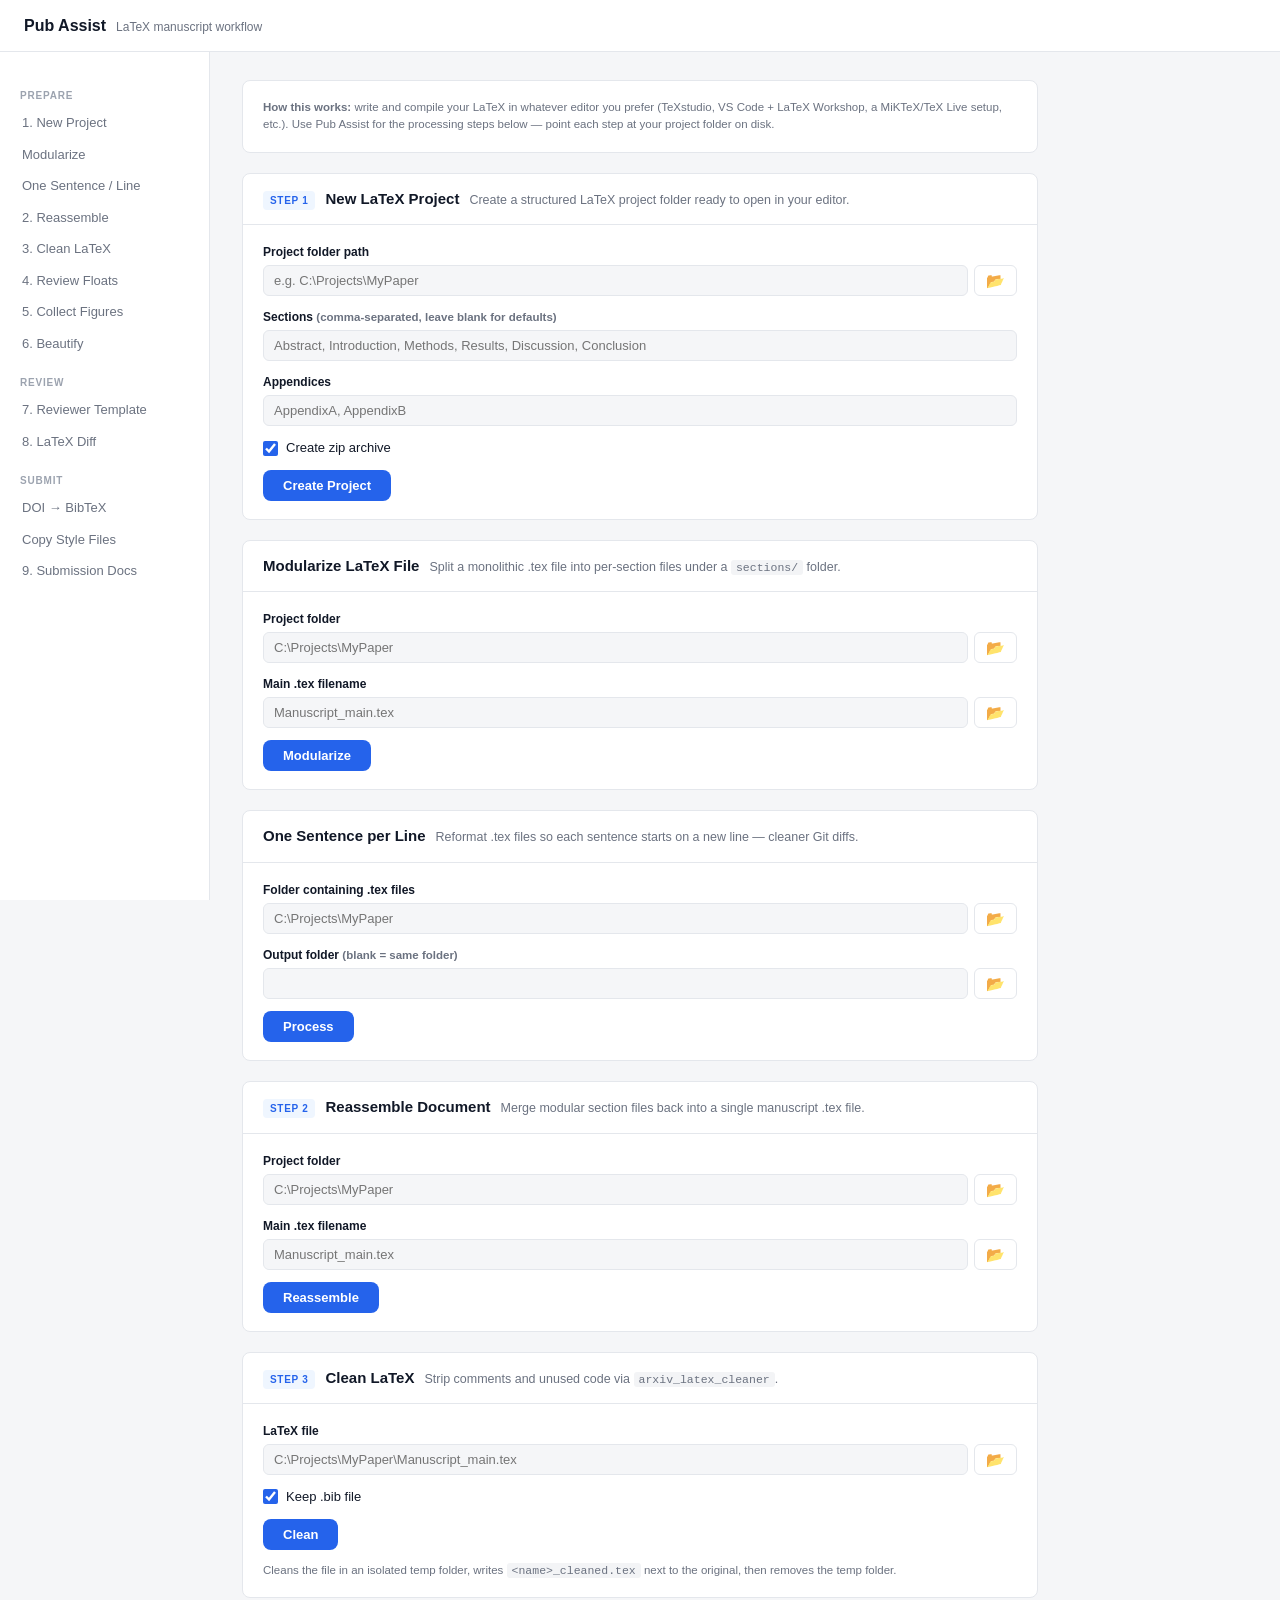
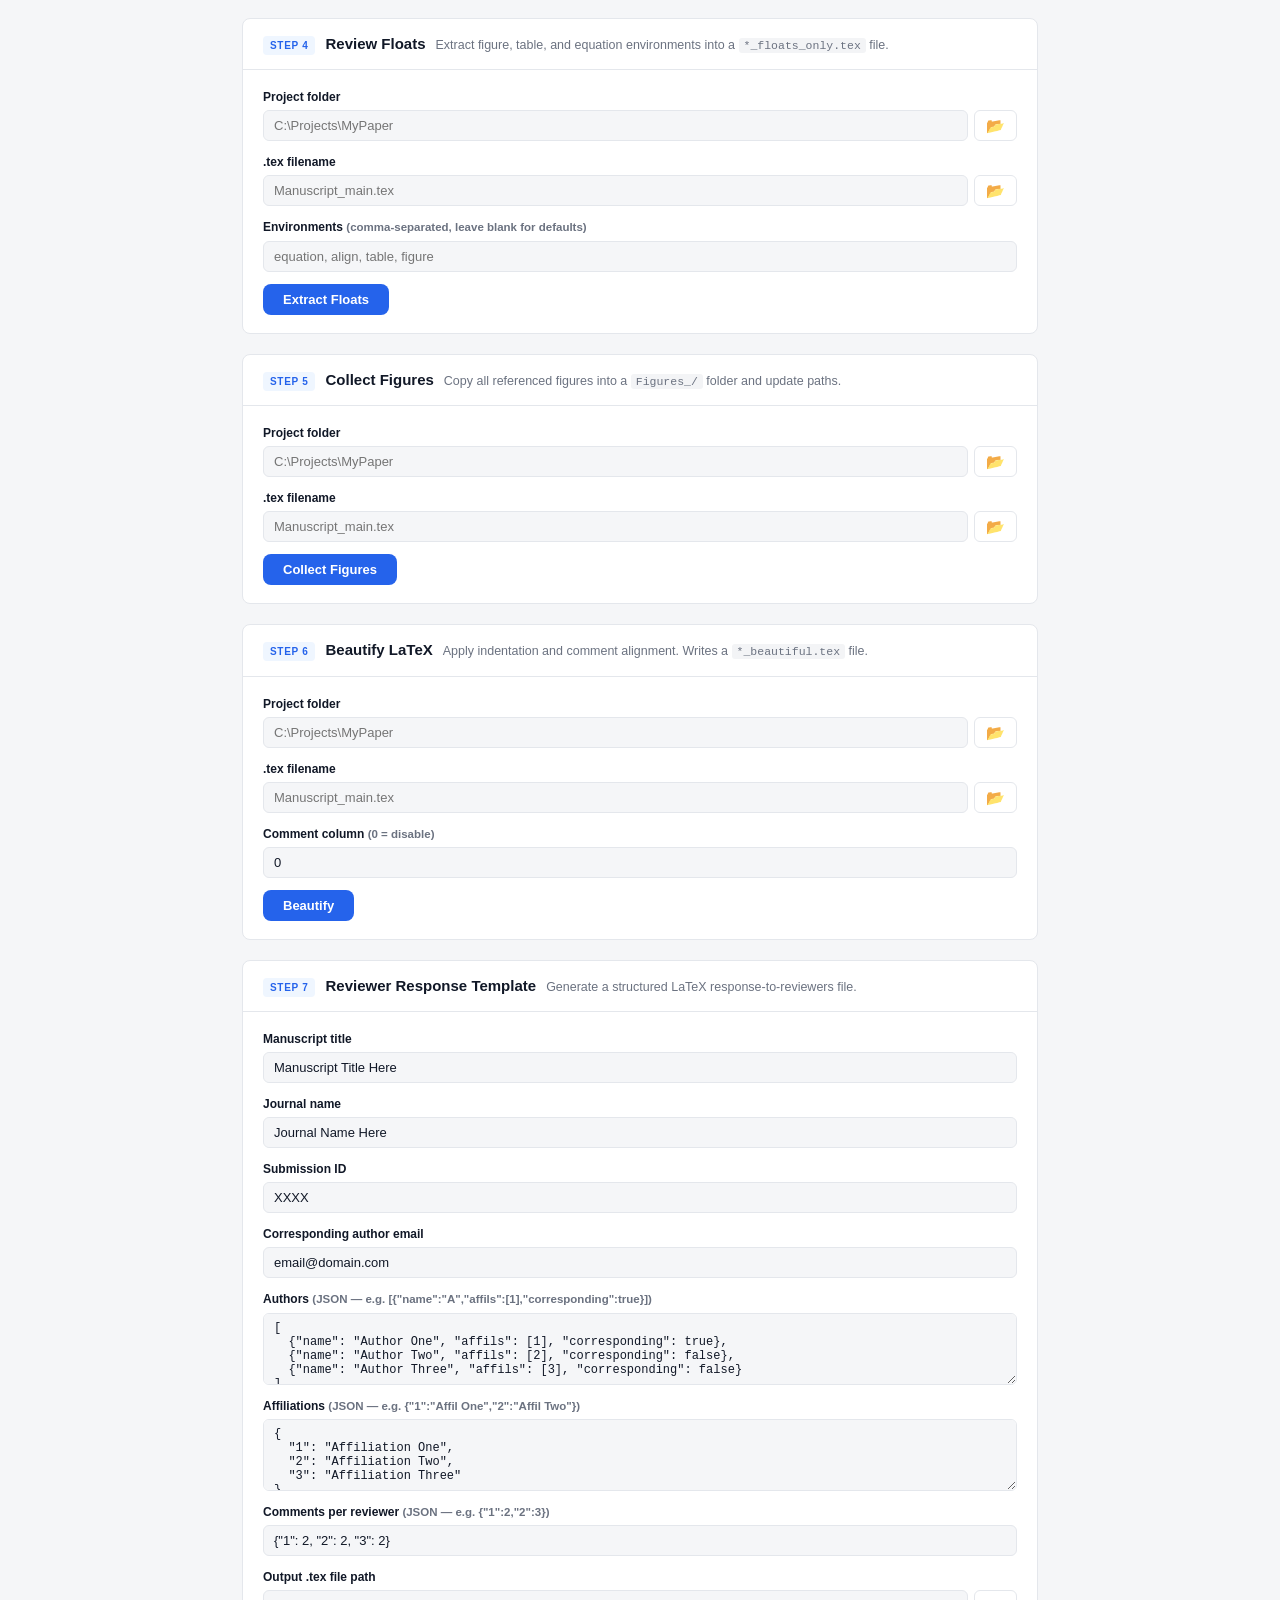
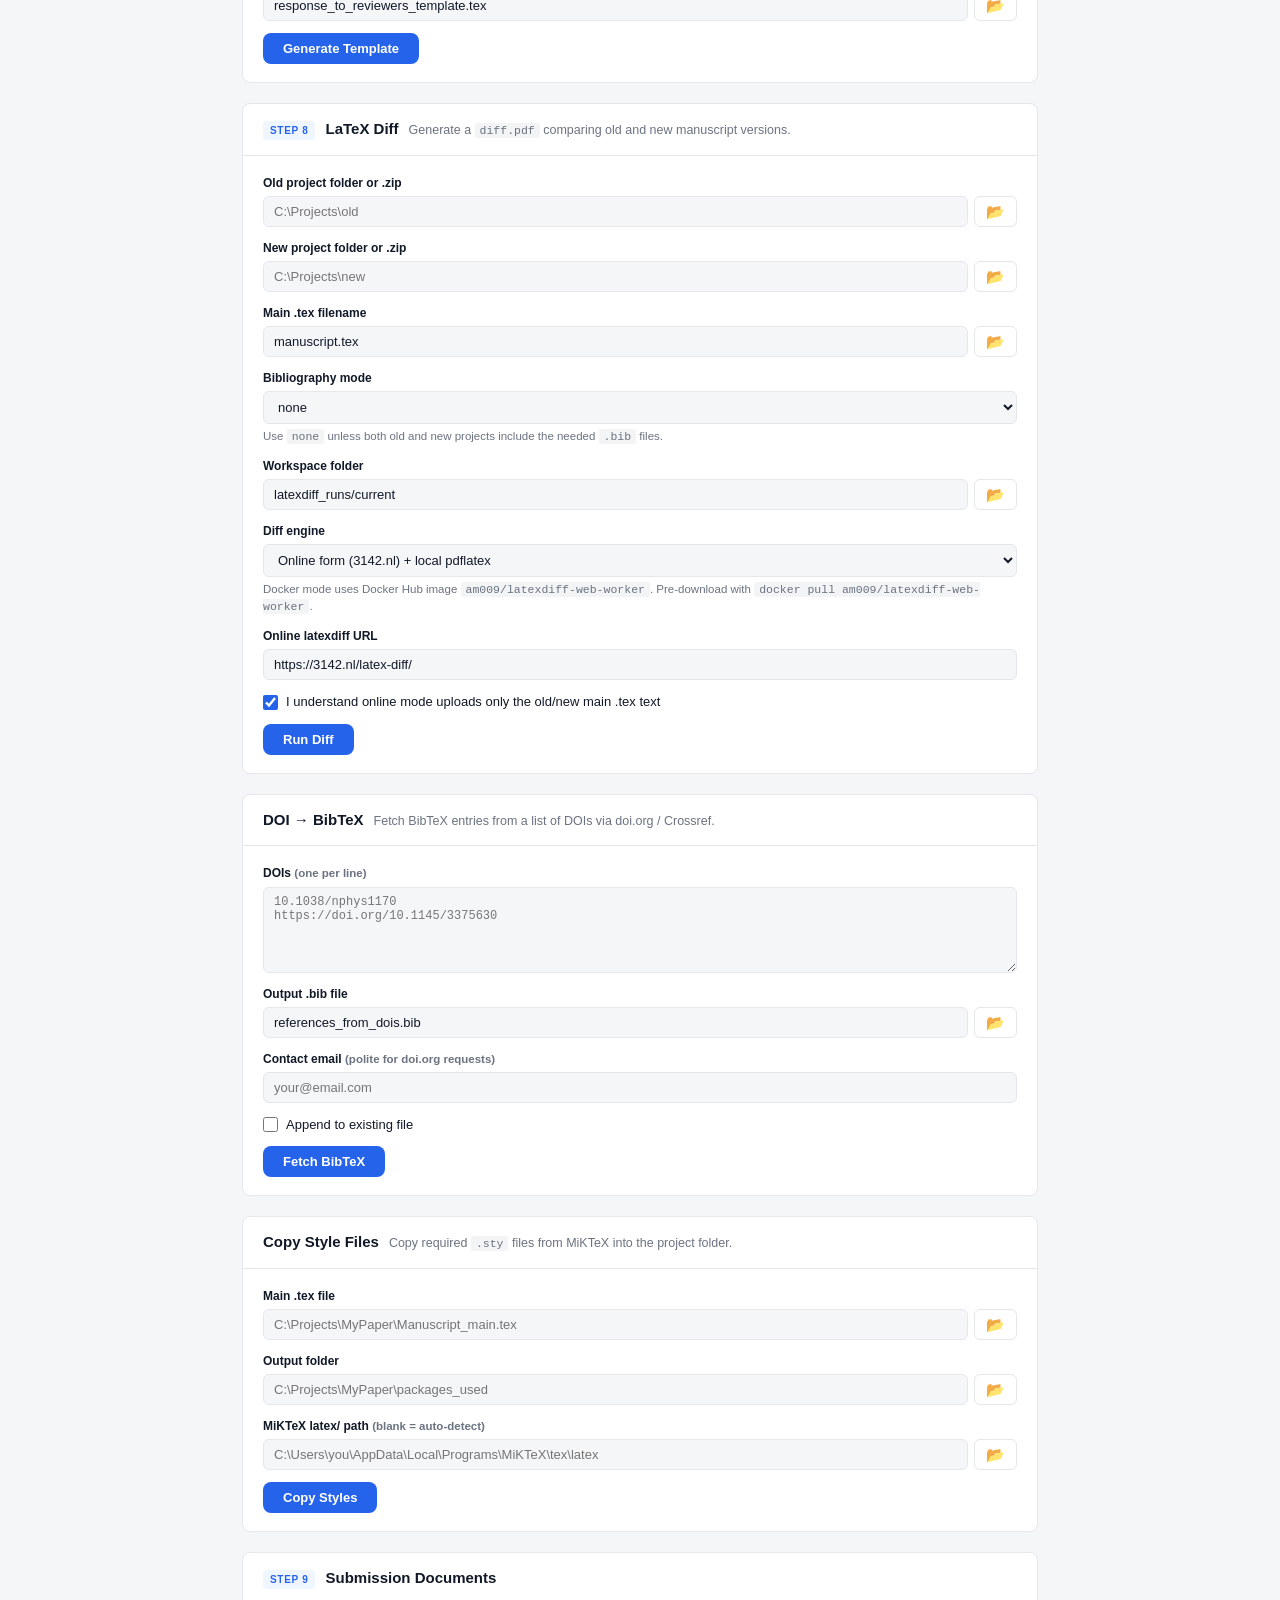
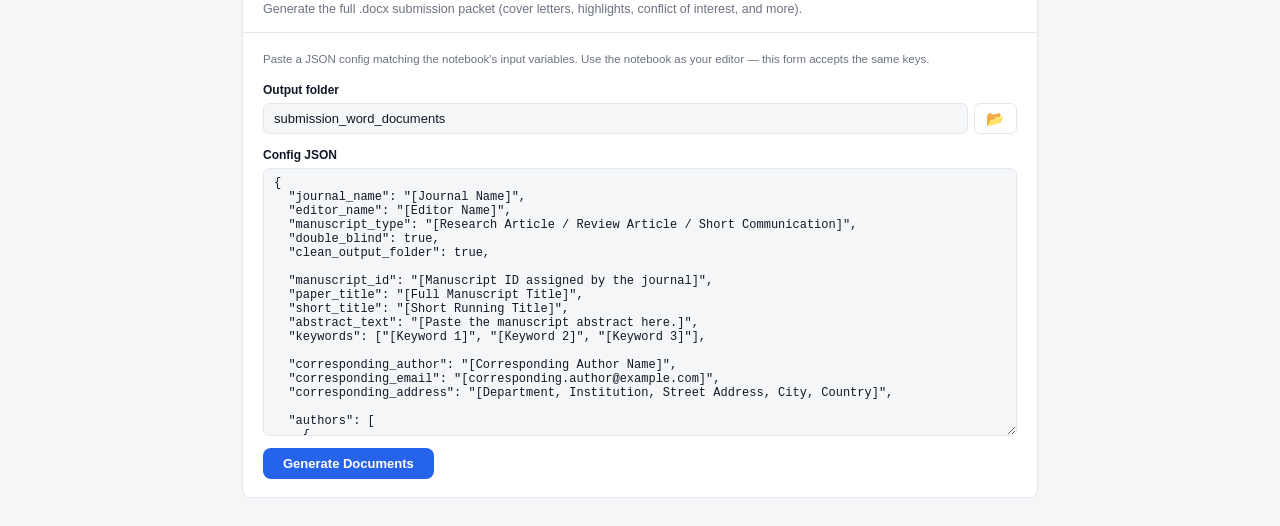
==== static/index.html @ ce6d23f4 "updated" ====
<!DOCTYPE html>
<html lang="en">
<head>
<meta charset="UTF-8">
<meta name="viewport" content="width=device-width, initial-scale=1.0">
<title>Pub Assist</title>
<link rel="stylesheet" href="/static/style.css">
</head>
<body>
<header>
  <div class="header-inner">
    <div class="brand">
      <span class="brand-title">Pub Assist</span>
      <span class="brand-sub">LaTeX manuscript workflow</span>
    </div>
  </div>
</header>

<div class="layout">
  <!-- Sidebar nav -->
  <nav class="sidebar">
    <div class="sidebar-section-label">Prepare</div>
    <a href="#step-create" class="nav-item">1. New Project</a>
    <a href="#step-modularize" class="nav-item">Modularize</a>
    <a href="#step-onesentence" class="nav-item">One Sentence / Line</a>
    <a href="#step-reassemble" class="nav-item">2. Reassemble</a>
    <a href="#step-clean" class="nav-item">3. Clean LaTeX</a>
    <a href="#step-floats" class="nav-item">4. Review Floats</a>
    <a href="#step-figures" class="nav-item">5. Collect Figures</a>
    <a href="#step-beautify" class="nav-item">6. Beautify</a>

    <div class="sidebar-section-label">Review</div>
    <a href="#step-reviewer" class="nav-item">7. Reviewer Template</a>
    <a href="#step-latexdiff" class="nav-item">8. LaTeX Diff</a>

    <div class="sidebar-section-label">Submit</div>
    <a href="#step-doi2bib" class="nav-item">DOI → BibTeX</a>
    <a href="#step-copystyles" class="nav-item">Copy Style Files</a>
    <a href="#step-submissiondocs" class="nav-item">9. Submission Docs</a>
  </nav>

  <!-- Main content -->
  <main class="content">

    <!-- Workflow note -->
    <section class="tool-card" id="how-it-works">
      <div class="card-body">
        <p class="hint">
          <strong>How this works:</strong> write and compile your LaTeX in whatever editor you prefer
          (TeXstudio, VS Code + LaTeX Workshop, a MiKTeX/TeX Live setup, etc.). Use Pub Assist for the
          processing steps below &mdash; point each step at your project folder on disk.
        </p>
      </div>
    </section>

    <!-- Step 1: New Project -->
    <section class="tool-card" id="step-create">
      <div class="card-header">
        <span class="card-step">Step 1</span>
        <span class="card-title">New LaTeX Project</span>
        <span class="card-desc">Create a structured LaTeX project folder ready to open in your editor.</span>
      </div>
      <div class="card-body">
        <div class="form-row">
          <label>Project folder path</label>
          <input type="text" id="create-dir" placeholder="e.g. C:\Projects\MyPaper">
        </div>
        <div class="form-row">
          <label>Sections <span class="hint">(comma-separated, leave blank for defaults)</span></label>
          <input type="text" id="create-sections" placeholder="Abstract, Introduction, Methods, Results, Discussion, Conclusion">
        </div>
        <div class="form-row">
          <label>Appendices</label>
          <input type="text" id="create-appendices" placeholder="AppendixA, AppendixB">
        </div>
        <div class="form-row-check">
          <input type="checkbox" id="create-zip" checked>
          <label for="create-zip">Create zip archive</label>
        </div>
        <button class="btn-run" onclick="runCreateProject()">Create Project</button>
        <div class="result-box" id="create-result"></div>
      </div>
    </section>

    <!-- Modularize -->
    <section class="tool-card" id="step-modularize">
      <div class="card-header">
        <span class="card-title">Modularize LaTeX File</span>
        <span class="card-desc">Split a monolithic .tex file into per-section files under a <code>sections/</code> folder.</span>
      </div>
      <div class="card-body">
        <div class="form-row">
          <label>Project folder</label>
          <input type="text" id="mod-folder" placeholder="C:\Projects\MyPaper">
        </div>
        <div class="form-row">
          <label>Main .tex filename</label>
          <input type="text" id="mod-file" placeholder="Manuscript_main.tex">
        </div>
        <button class="btn-run" onclick="runModularize()">Modularize</button>
        <div class="result-box" id="mod-result"></div>
      </div>
    </section>

    <!-- One sentence per line -->
    <section class="tool-card" id="step-onesentence">
      <div class="card-header">
        <span class="card-title">One Sentence per Line</span>
        <span class="card-desc">Reformat .tex files so each sentence starts on a new line — cleaner Git diffs.</span>
      </div>
      <div class="card-body">
        <div class="form-row">
          <label>Folder containing .tex files</label>
          <input type="text" id="os-dir" placeholder="C:\Projects\MyPaper">
        </div>
        <div class="form-row">
          <label>Output folder <span class="hint">(blank = same folder)</span></label>
          <input type="text" id="os-outdir" placeholder="">
        </div>
        <button class="btn-run" onclick="runOneSentence()">Process</button>
        <div class="result-box" id="os-result"></div>
      </div>
    </section>

    <!-- Step 2: Reassemble -->
    <section class="tool-card" id="step-reassemble">
      <div class="card-header">
        <span class="card-step">Step 2</span>
        <span class="card-title">Reassemble Document</span>
        <span class="card-desc">Merge modular section files back into a single manuscript .tex file.</span>
      </div>
      <div class="card-body">
        <div class="form-row">
          <label>Project folder</label>
          <input type="text" id="re-folder" placeholder="C:\Projects\MyPaper">
        </div>
        <div class="form-row">
          <label>Main .tex filename</label>
          <input type="text" id="re-file" placeholder="Manuscript_main.tex">
        </div>
        <button class="btn-run" onclick="runReassemble()">Reassemble</button>
        <div class="result-box" id="re-result"></div>
      </div>
    </section>

    <!-- Step 3: Clean LaTeX -->
    <section class="tool-card" id="step-clean">
      <div class="card-header">
        <span class="card-step">Step 3</span>
        <span class="card-title">Clean LaTeX</span>
        <span class="card-desc">Strip comments and unused code via <code>arxiv_latex_cleaner</code>.</span>
      </div>
      <div class="card-body">
        <div class="form-row">
          <label>LaTeX file</label>
          <input type="text" id="clean-file" placeholder="C:\Projects\MyPaper\Manuscript_main.tex">
        </div>
        <div class="form-row-check">
          <input type="checkbox" id="clean-keepbib" checked>
          <label for="clean-keepbib">Keep .bib file</label>
        </div>
        <button class="btn-run" onclick="runClean()">Clean</button>
        <p class="hint">Cleans the file in an isolated temp folder, writes <code>&lt;name&gt;_cleaned.tex</code> next to the original, then removes the temp folder.</p>
        <div class="result-box" id="clean-result"></div>
      </div>
    </section>

    <!-- Step 4: Review Floats -->
    <section class="tool-card" id="step-floats">
      <div class="card-header">
        <span class="card-step">Step 4</span>
        <span class="card-title">Review Floats</span>
        <span class="card-desc">Extract figure, table, and equation environments into a <code>*_floats_only.tex</code> file.</span>
      </div>
      <div class="card-body">
        <div class="form-row">
          <label>Project folder</label>
          <input type="text" id="fl-folder" placeholder="C:\Projects\MyPaper">
        </div>
        <div class="form-row">
          <label>.tex filename</label>
          <input type="text" id="fl-file" placeholder="Manuscript_main.tex">
        </div>
        <div class="form-row">
          <label>Environments <span class="hint">(comma-separated, leave blank for defaults)</span></label>
          <input type="text" id="fl-envs" placeholder="equation, align, table, figure">
        </div>
        <button class="btn-run" onclick="runReviewFloats()">Extract Floats</button>
        <div class="result-box" id="fl-result"></div>
      </div>
    </section>

    <!-- Step 5: Collect Figures -->
    <section class="tool-card" id="step-figures">
      <div class="card-header">
        <span class="card-step">Step 5</span>
        <span class="card-title">Collect Figures</span>
        <span class="card-desc">Copy all referenced figures into a <code>Figures_/</code> folder and update paths.</span>
      </div>
      <div class="card-body">
        <div class="form-row">
          <label>Project folder</label>
          <input type="text" id="fig-folder" placeholder="C:\Projects\MyPaper">
        </div>
        <div class="form-row">
          <label>.tex filename</label>
          <input type="text" id="fig-file" placeholder="Manuscript_main.tex">
        </div>
        <button class="btn-run" onclick="runCollectFigures()">Collect Figures</button>
        <div class="result-box" id="fig-result"></div>
      </div>
    </section>

    <!-- Step 6: Beautify -->
    <section class="tool-card" id="step-beautify">
      <div class="card-header">
        <span class="card-step">Step 6</span>
        <span class="card-title">Beautify LaTeX</span>
        <span class="card-desc">Apply indentation and comment alignment. Writes a <code>*_beautiful.tex</code> file.</span>
      </div>
      <div class="card-body">
        <div class="form-row">
          <label>Project folder</label>
          <input type="text" id="bea-folder" placeholder="C:\Projects\MyPaper">
        </div>
        <div class="form-row">
          <label>.tex filename</label>
          <input type="text" id="bea-file" placeholder="Manuscript_main.tex">
        </div>
        <div class="form-row">
          <label>Comment column <span class="hint">(0 = disable)</span></label>
          <input type="number" id="bea-col" value="0" min="0" max="200">
        </div>
        <button class="btn-run" onclick="runBeautify()">Beautify</button>
        <div class="result-box" id="bea-result"></div>
      </div>
    </section>

    <!-- Step 7: Reviewer Response Template -->
    <section class="tool-card" id="step-reviewer">
      <div class="card-header">
        <span class="card-step">Step 7</span>
        <span class="card-title">Reviewer Response Template</span>
        <span class="card-desc">Generate a structured LaTeX response-to-reviewers file.</span>
      </div>
      <div class="card-body">
        <div class="form-row">
          <label>Manuscript title</label>
          <input type="text" id="rv-title" value="Manuscript Title Here">
        </div>
        <div class="form-row">
          <label>Journal name</label>
          <input type="text" id="rv-journal" value="Journal Name Here">
        </div>
        <div class="form-row">
          <label>Submission ID</label>
          <input type="text" id="rv-id" value="XXXX">
        </div>
        <div class="form-row">
          <label>Corresponding author email</label>
          <input type="text" id="rv-email" value="email@domain.com">
        </div>
        <div class="form-row">
          <label>Authors <span class="hint">(JSON — e.g. [{"name":"A","affils":[1],"corresponding":true}])</span></label>
          <textarea id="rv-authors" rows="4">[
  {"name": "Author One", "affils": [1], "corresponding": true},
  {"name": "Author Two", "affils": [2], "corresponding": false},
  {"name": "Author Three", "affils": [3], "corresponding": false}
]</textarea>
        </div>
        <div class="form-row">
          <label>Affiliations <span class="hint">(JSON — e.g. {"1":"Affil One","2":"Affil Two"})</span></label>
          <textarea id="rv-affils" rows="4">{
  "1": "Affiliation One",
  "2": "Affiliation Two",
  "3": "Affiliation Three"
}</textarea>
        </div>
        <div class="form-row">
          <label>Comments per reviewer <span class="hint">(JSON — e.g. {"1":2,"2":3})</span></label>
          <input type="text" id="rv-counts" value='{"1": 2, "2": 2, "3": 2}'>
        </div>
        <div class="form-row">
          <label>Output .tex file path</label>
          <input type="text" id="rv-output" value="response_to_reviewers_template.tex">
        </div>
        <button class="btn-run" onclick="runReviewerTemplate()">Generate Template</button>
        <div class="result-box" id="rv-result"></div>
      </div>
    </section>

    <!-- Step 8: LaTeX Diff -->
    <section class="tool-card" id="step-latexdiff">
      <div class="card-header">
        <span class="card-step">Step 8</span>
        <span class="card-title">LaTeX Diff</span>
        <span class="card-desc">Generate a <code>diff.pdf</code> comparing old and new manuscript versions.</span>
      </div>
      <div class="card-body">
        <div class="form-row">
          <label>Old project folder or .zip</label>
          <input type="text" id="ld-old" placeholder="C:\Projects\old">
        </div>
        <div class="form-row">
          <label>New project folder or .zip</label>
          <input type="text" id="ld-new" placeholder="C:\Projects\new">
        </div>
        <div class="form-row">
          <label>Main .tex filename</label>
          <input type="text" id="ld-main" value="manuscript.tex">
        </div>
        <div class="form-row">
          <label>Bibliography mode</label>
          <select id="ld-bib">
            <option value="none" selected>none</option>
            <option value="bibtex">bibtex</option>
            <option value="biber">biber</option>
          </select>
          <p class="hint">Use <code>none</code> unless both old and new projects include the needed <code>.bib</code> files.</p>
        </div>
        <div class="form-row">
          <label>Workspace folder</label>
          <input type="text" id="ld-workspace" value="latexdiff_runs/current">
        </div>
        <div class="form-row">
          <label>Diff engine</label>
          <select id="ld-engine">
            <option value="online" selected>Online form (3142.nl) + local pdflatex</option>
            <option value="local">Local MiKTeX latexdiff</option>
            <option value="docker">Docker git-latexdiff-web</option>
          </select>
          <p class="hint">Docker mode uses Docker Hub image <code>am009/latexdiff-web-worker</code>. Pre-download with <code>docker pull am009/latexdiff-web-worker</code>.</p>
        </div>
        <div class="form-row">
          <label>Online latexdiff URL</label>
          <input type="text" id="ld-online-url" value="https://3142.nl/latex-diff/">
        </div>
        <div class="form-row-check">
          <input type="checkbox" id="ld-online-confirm" checked>
          <label for="ld-online-confirm">I understand online mode uploads only the old/new main .tex text</label>
        </div>
        <button class="btn-run" onclick="runLatexdiff()">Run Diff</button>
        <div class="result-box" id="ld-result"></div>
      </div>
    </section>

    <!-- DOI → BibTeX -->
    <section class="tool-card" id="step-doi2bib">
      <div class="card-header">
        <span class="card-title">DOI → BibTeX</span>
        <span class="card-desc">Fetch BibTeX entries from a list of DOIs via doi.org / Crossref.</span>
      </div>
      <div class="card-body">
        <div class="form-row">
          <label>DOIs <span class="hint">(one per line)</span></label>
          <textarea id="doi-list" rows="5" placeholder="10.1038/nphys1170&#10;https://doi.org/10.1145/3375630"></textarea>
        </div>
        <div class="form-row">
          <label>Output .bib file</label>
          <input type="text" id="doi-output" value="references_from_dois.bib">
        </div>
        <div class="form-row">
          <label>Contact email <span class="hint">(polite for doi.org requests)</span></label>
          <input type="text" id="doi-email" placeholder="your@email.com">
        </div>
        <div class="form-row-check">
          <input type="checkbox" id="doi-append">
          <label for="doi-append">Append to existing file</label>
        </div>
        <button class="btn-run" onclick="runDoi2Bib()">Fetch BibTeX</button>
        <div class="result-box" id="doi-result"></div>
      </div>
    </section>

    <!-- Copy Style Files -->
    <section class="tool-card" id="step-copystyles">
      <div class="card-header">
        <span class="card-title">Copy Style Files</span>
        <span class="card-desc">Copy required <code>.sty</code> files from MiKTeX into the project folder.</span>
      </div>
      <div class="card-body">
        <div class="form-row">
          <label>Main .tex file</label>
          <input type="text" id="cs-file" placeholder="C:\Projects\MyPaper\Manuscript_main.tex">
        </div>
        <div class="form-row">
          <label>Output folder</label>
          <input type="text" id="cs-out" placeholder="C:\Projects\MyPaper\packages_used">
        </div>
        <div class="form-row">
          <label>MiKTeX latex/ path <span class="hint">(blank = auto-detect)</span></label>
          <input type="text" id="cs-miktex" placeholder="C:\Users\you\AppData\Local\Programs\MiKTeX\tex\latex">
        </div>
        <button class="btn-run" onclick="runCopyStyles()">Copy Styles</button>
        <div class="result-box" id="cs-result"></div>
      </div>
    </section>

    <!-- Step 9: Submission Documents -->
    <section class="tool-card" id="step-submissiondocs">
      <div class="card-header">
        <span class="card-step">Step 9</span>
        <span class="card-title">Submission Documents</span>
        <span class="card-desc">Generate the full .docx submission packet (cover letters, highlights, conflict of interest, and more).</span>
      </div>
      <div class="card-body">
        <p class="hint">Paste a JSON config matching the notebook's input variables. Use the notebook as your editor — this form accepts the same keys.</p>
        <div class="form-row">
          <label>Output folder</label>
          <input type="text" id="sd-outfolder" value="submission_word_documents">
        </div>
        <div class="form-row">
          <label>Config JSON</label>
          <textarea id="sd-config" rows="18" spellcheck="false">{
  "journal_name": "[Journal Name]",
  "editor_name": "[Editor Name]",
  "manuscript_type": "[Research Article / Review Article / Short Communication]",
  "double_blind": true,
  "clean_output_folder": true,

  "manuscript_id": "[Manuscript ID assigned by the journal]",
  "paper_title": "[Full Manuscript Title]",
  "short_title": "[Short Running Title]",
  "abstract_text": "[Paste the manuscript abstract here.]",
  "keywords": ["[Keyword 1]", "[Keyword 2]", "[Keyword 3]"],

  "corresponding_author": "[Corresponding Author Name]",
  "corresponding_email": "[corresponding.author@example.com]",
  "corresponding_address": "[Department, Institution, Street Address, City, Country]",

  "authors": [
    {
      "name": "[Author One]",
      "affiliation": "[Department, Institution, City, Country]",
      "email": "[author.one@example.com]",
      "orcid": "[0000-0000-0000-0000]",
      "contribution": "[Conceptualization; Methodology; Writing - original draft]",
      "financial_conflict": "None declared",
      "personal_conflict": "None declared",
      "ip_conflict": "None declared",
      "other_conflict": "None declared"
    }
  ],

  "cover_letter_body": [
    "[Briefly state what the manuscript reports and why it is suitable for the journal.]",
    "[State the novelty and significance, and the intended readership.]"
  ],
  "originality_statement": "[We confirm that this manuscript is original, has not been published previously, and is not under consideration elsewhere. All authors have read and approved the submitted version, and all necessary ethical approvals and disclosures are included.]",

  "revision_opening": "[We thank the editor and reviewers for their constructive feedback. All comments have been carefully addressed, and a detailed point-by-point response is provided in the accompanying document.]",
  "revised_confirmation": "[We confirm that all authors have approved the revised version and that all ethical requirements remain satisfied.]",

  "highlights": [
    {"text": "[Highlight 1: concise finding.]", "detail": "[Why this finding matters.]"},
    {"text": "[Highlight 2: concise method/result.]", "detail": "[What this adds.]"},
    {"text": "[Highlight 3: concise implication.]", "detail": "[Who benefits or why it is important.]"}
  ],
  "highlight_guidance": "[Check the journal limit, often 3-5 bullets and sometimes 85 characters per bullet.]",

  "conflict_of_interest_statement": "[The authors declare that they have no known competing financial interests or personal relationships that could have appeared to influence the work reported in this paper.]",
  "funding_statement": "[This research received no specific grant from any funding agency in the public, commercial, or not-for-profit sectors.]",
  "data_availability_statement": "[Data will be made available on reasonable request / Data are available at DOI or repository URL / No data were used for the research described in the article.]",
  "ethics_statement": "[Ethical approval was not required for this study / Provide approval committee name and approval number.]",
  "acknowledgements": "[Add acknowledgements here, or write: Not applicable.]",

  "funding_sources": [
    {"funder": "[Funder name or Not applicable]", "grant": "[Grant number]", "recipient": "[Author initials]", "role": "[No role / describe role]"}
  ],
  "data_repository": "[Repository name or Not applicable]",
  "data_accession": "[DOI, accession number, or Not applicable]",
  "data_access_conditions": "[Open access / reasonable request / restricted / not applicable]",
  "data_license": "[License or Not applicable]",
  "data_contact": "[corresponding.author@example.com]",

  "suggested_reviewers": [
    {"name": "[Reviewer Name]", "email": "[reviewer@example.com]", "institution": "[Institution]", "reason": "[Relevant expertise]", "conflict_check": "No known conflict"}
  ],
  "opposed_reviewers": [
    {"name": "[Reviewer Name]", "institution": "[Institution]", "reason": "[Reason for exclusion, if any]"}
  ]
}</textarea>
        </div>
        <button class="btn-run" onclick="runSubmissionDocs()">Generate Documents</button>
        <div class="result-box" id="sd-result"></div>
      </div>
    </section>

  </main>
</div>

<script src="/static/app.js"></script>
</body>
</html>
---- static/style.css ----
*, *::before, *::after { box-sizing: border-box; margin: 0; padding: 0; }

:root {
  --bg:        #F5F6F8;
  --surface:   #FFFFFF;
  --border:    #E4E7EC;
  --accent:    #2563EB;
  --accent-dk: #1D4ED8;
  --text:      #111827;
  --muted:     #6B7280;
  --step:      #9CA3AF;
  --ok:        #065F46;
  --ok-bg:     #ECFDF5;
  --err:       #991B1B;
  --err-bg:    #FEF2F2;
  --radius:    8px;
  --sidebar-w: 210px;
}

html { scroll-behavior: smooth; }

body {
  font-family: -apple-system, BlinkMacSystemFont, "Segoe UI", Roboto, sans-serif;
  font-size: 14px;
  color: var(--text);
  background: var(--bg);
  line-height: 1.5;
}

/* ── Header ─────────────────────────────────────────────────────────── */
header {
  position: sticky;
  top: 0;
  z-index: 100;
  background: var(--surface);
  border-bottom: 1px solid var(--border);
  padding: 0 24px;
  height: 52px;
  display: flex;
  align-items: center;
}
.header-inner {
  width: 100%;
  display: flex;
  align-items: center;
  justify-content: space-between;
}
.brand { display: flex; align-items: baseline; gap: 10px; }
.brand-title { font-size: 16px; font-weight: 700; color: var(--text); }
.brand-sub   { font-size: 12px; color: var(--muted); }

/* ── Layout ─────────────────────────────────────────────────────────── */
.layout {
  display: flex;
  min-height: calc(100vh - 52px);
}

/* ── Sidebar ─────────────────────────────────────────────────────────── */
.sidebar {
  width: var(--sidebar-w);
  flex-shrink: 0;
  padding: 20px 0;
  position: sticky;
  top: 52px;
  height: calc(100vh - 52px);
  overflow-y: auto;
  border-right: 1px solid var(--border);
  background: var(--surface);
}
.sidebar-section-label {
  padding: 16px 20px 4px;
  font-size: 10px;
  font-weight: 700;
  letter-spacing: .08em;
  text-transform: uppercase;
  color: var(--step);
}
.nav-item {
  display: block;
  padding: 6px 20px;
  font-size: 13px;
  color: var(--muted);
  text-decoration: none;
  border-left: 2px solid transparent;
  transition: color .12s, border-color .12s;
}
.nav-item:hover { color: var(--text); border-left-color: var(--border); }
.nav-item.active { color: var(--accent); border-left-color: var(--accent); font-weight: 600; }

/* ── Main content ────────────────────────────────────────────────────── */
.content {
  flex: 1;
  padding: 28px 32px;
  display: flex;
  flex-direction: column;
  gap: 20px;
  max-width: 860px;
}

/* ── Tool cards ─────────────────────────────────────────────────────── */
.tool-card {
  background: var(--surface);
  border: 1px solid var(--border);
  border-radius: var(--radius);
  overflow: hidden;
}
.card-header {
  padding: 14px 20px;
  border-bottom: 1px solid var(--border);
  display: flex;
  align-items: baseline;
  gap: 10px;
  flex-wrap: wrap;
}
.card-step {
  font-size: 10px;
  font-weight: 700;
  letter-spacing: .07em;
  text-transform: uppercase;
  color: var(--accent);
  background: #EFF6FF;
  border-radius: 4px;
  padding: 2px 7px;
}
.card-title {
  font-size: 15px;
  font-weight: 600;
  color: var(--text);
}
.card-desc {
  font-size: 12.5px;
  color: var(--muted);
}
.card-body { padding: 18px 20px; display: flex; flex-direction: column; gap: 12px; }

/* ── Form elements ──────────────────────────────────────────────────── */
.form-row {
  display: flex;
  flex-direction: column;
  gap: 4px;
}
.form-row label {
  font-size: 12px;
  font-weight: 600;
  color: var(--text);
}
.form-row-check {
  display: flex;
  align-items: center;
  gap: 8px;
  font-size: 13px;
  color: var(--text);
}
.form-row-check input[type=checkbox] { width: 15px; height: 15px; accent-color: var(--accent); }

input[type=text],
input[type=number],
select,
textarea {
  width: 100%;
  padding: 7px 10px;
  border: 1px solid var(--border);
  border-radius: 6px;
  font-size: 13px;
  font-family: inherit;
  color: var(--text);
  background: var(--bg);
  transition: border-color .15s;
  outline: none;
}
input:focus, select:focus, textarea:focus { border-color: var(--accent); background: #fff; }
textarea { resize: vertical; font-family: "Consolas", "Fira Mono", monospace; font-size: 12px; }

/* ── Path field + open button ──────────────────────────────────────────── */
.input-with-btn { display: flex; gap: 6px; align-items: stretch; }
.input-with-btn input { flex: 1; min-width: 0; }
.btn-open {
  flex-shrink: 0;
  padding: 0 11px;
  background: var(--surface);
  border: 1px solid var(--border);
  border-radius: 6px;
  font-size: 15px;
  line-height: 1;
  cursor: pointer;
  transition: background .15s, border-color .15s;
}
.btn-open:hover { background: #EFF6FF; border-color: var(--accent); }

/* ── Buttons ────────────────────────────────────────────────────────── */
.btn-run {
  align-self: flex-start;
  padding: 8px 20px;
  background: var(--accent);
  color: #fff;
  border: none;
  border-radius: var(--radius);
  font-size: 13px;
  font-weight: 600;
  cursor: pointer;
  transition: background .15s;
}
.btn-run:hover    { background: var(--accent-dk); }
.btn-run:disabled { background: #93C5FD; cursor: not-allowed; }

.btn-secondary {
  padding: 7px 14px;
  background: transparent;
  color: var(--accent);
  border: 1px solid var(--accent);
  border-radius: var(--radius);
  font-size: 13px;
  font-weight: 600;
  cursor: pointer;
  transition: background .15s;
}
.btn-secondary:hover { background: #EFF6FF; }

/* ── Result box ─────────────────────────────────────────────────────── */
.result-box {
  display: none;
  padding: 12px 14px;
  border-radius: 6px;
  font-size: 12.5px;
  line-height: 1.6;
  white-space: pre-wrap;
  word-break: break-all;
  font-family: "Consolas", "Fira Mono", monospace;
}
.result-box.ok    { display: block; background: var(--ok-bg);  color: var(--ok);  border: 1px solid #A7F3D0; }
.result-box.error { display: block; background: var(--err-bg); color: var(--err); border: 1px solid #FECACA; }
.result-box.info  { display: block; background: #F0F9FF; color: #0C4A6E; border: 1px solid #BAE6FD; }

/* ── Misc ────────────────────────────────────────────────────────────── */
.hint { font-size: 11.5px; color: var(--muted); }
code  { font-family: "Consolas", monospace; font-size: 11.5px; background: #F3F4F6; padding: 1px 5px; border-radius: 3px; }

/* ── Scrollbar ───────────────────────────────────────────────────────── */
::-webkit-scrollbar       { width: 6px; height: 6px; }
::-webkit-scrollbar-track { background: transparent; }
::-webkit-scrollbar-thumb { background: var(--border); border-radius: 3px; }
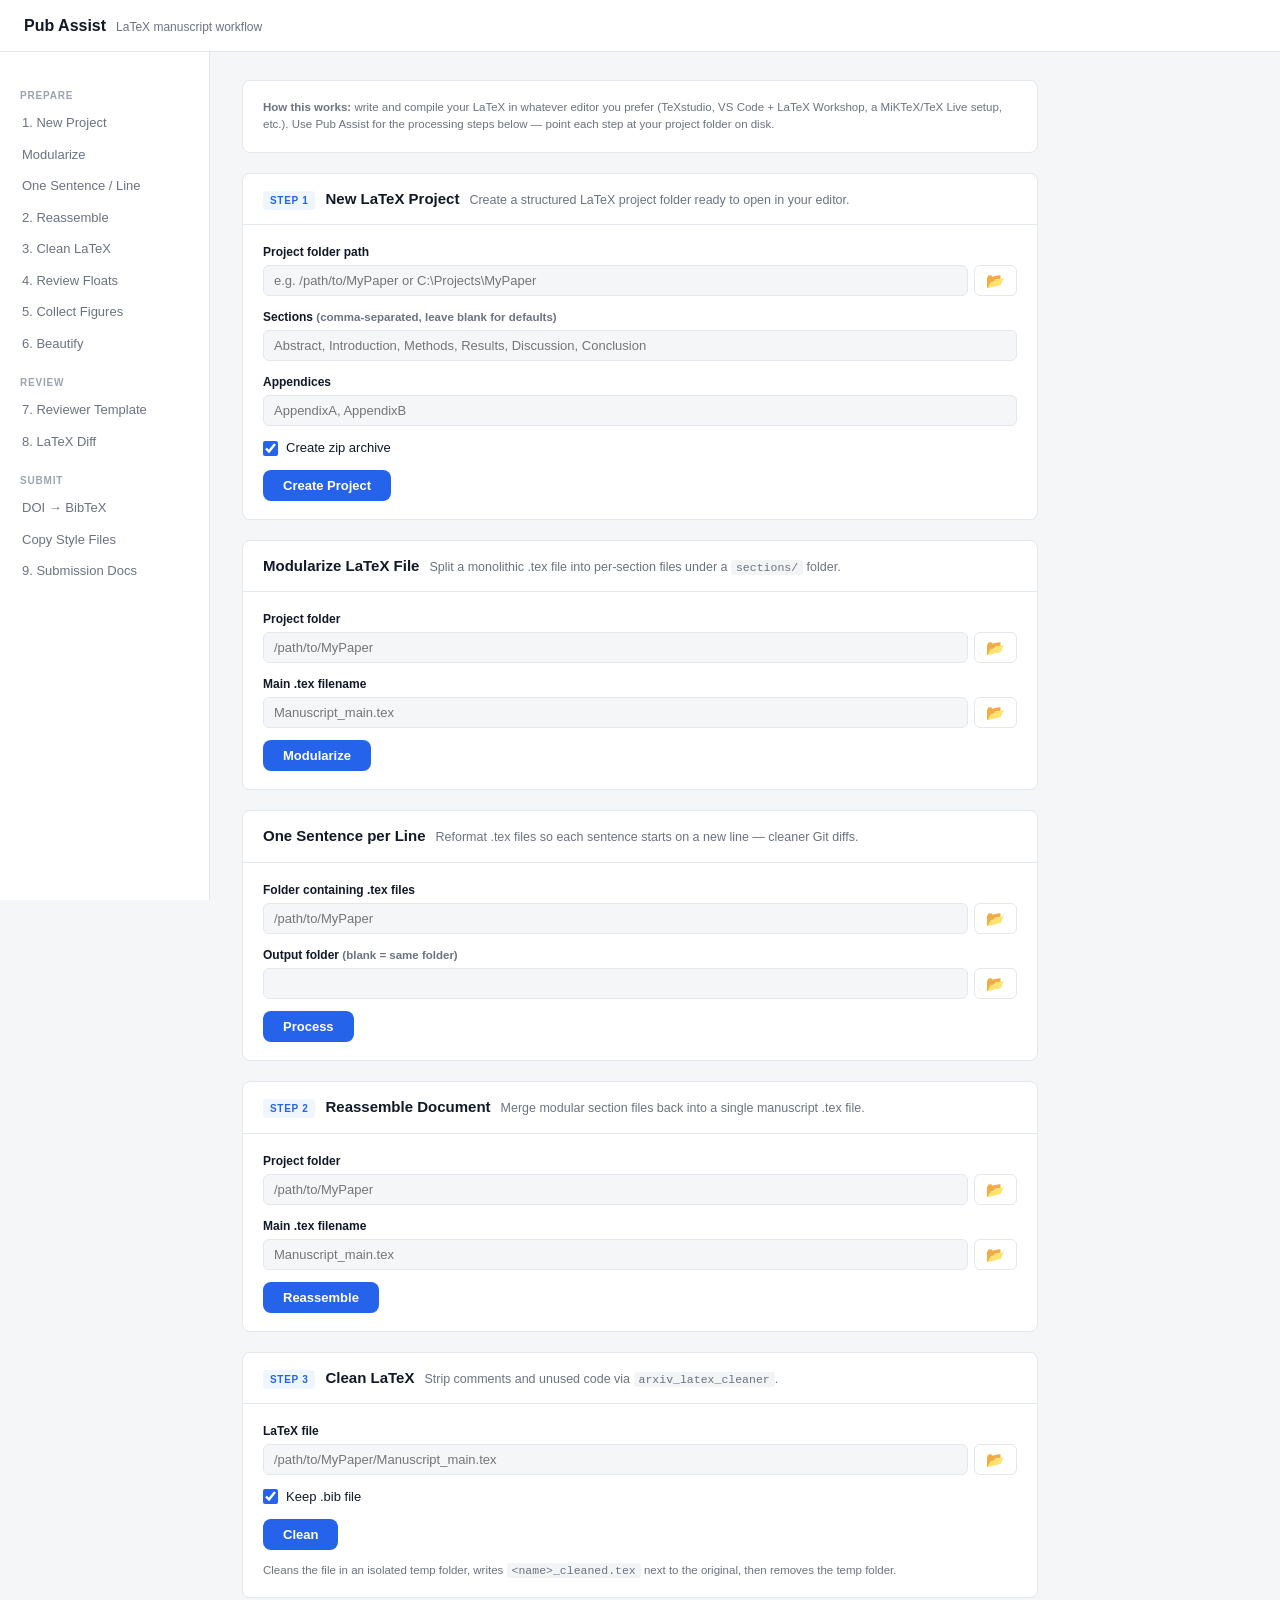
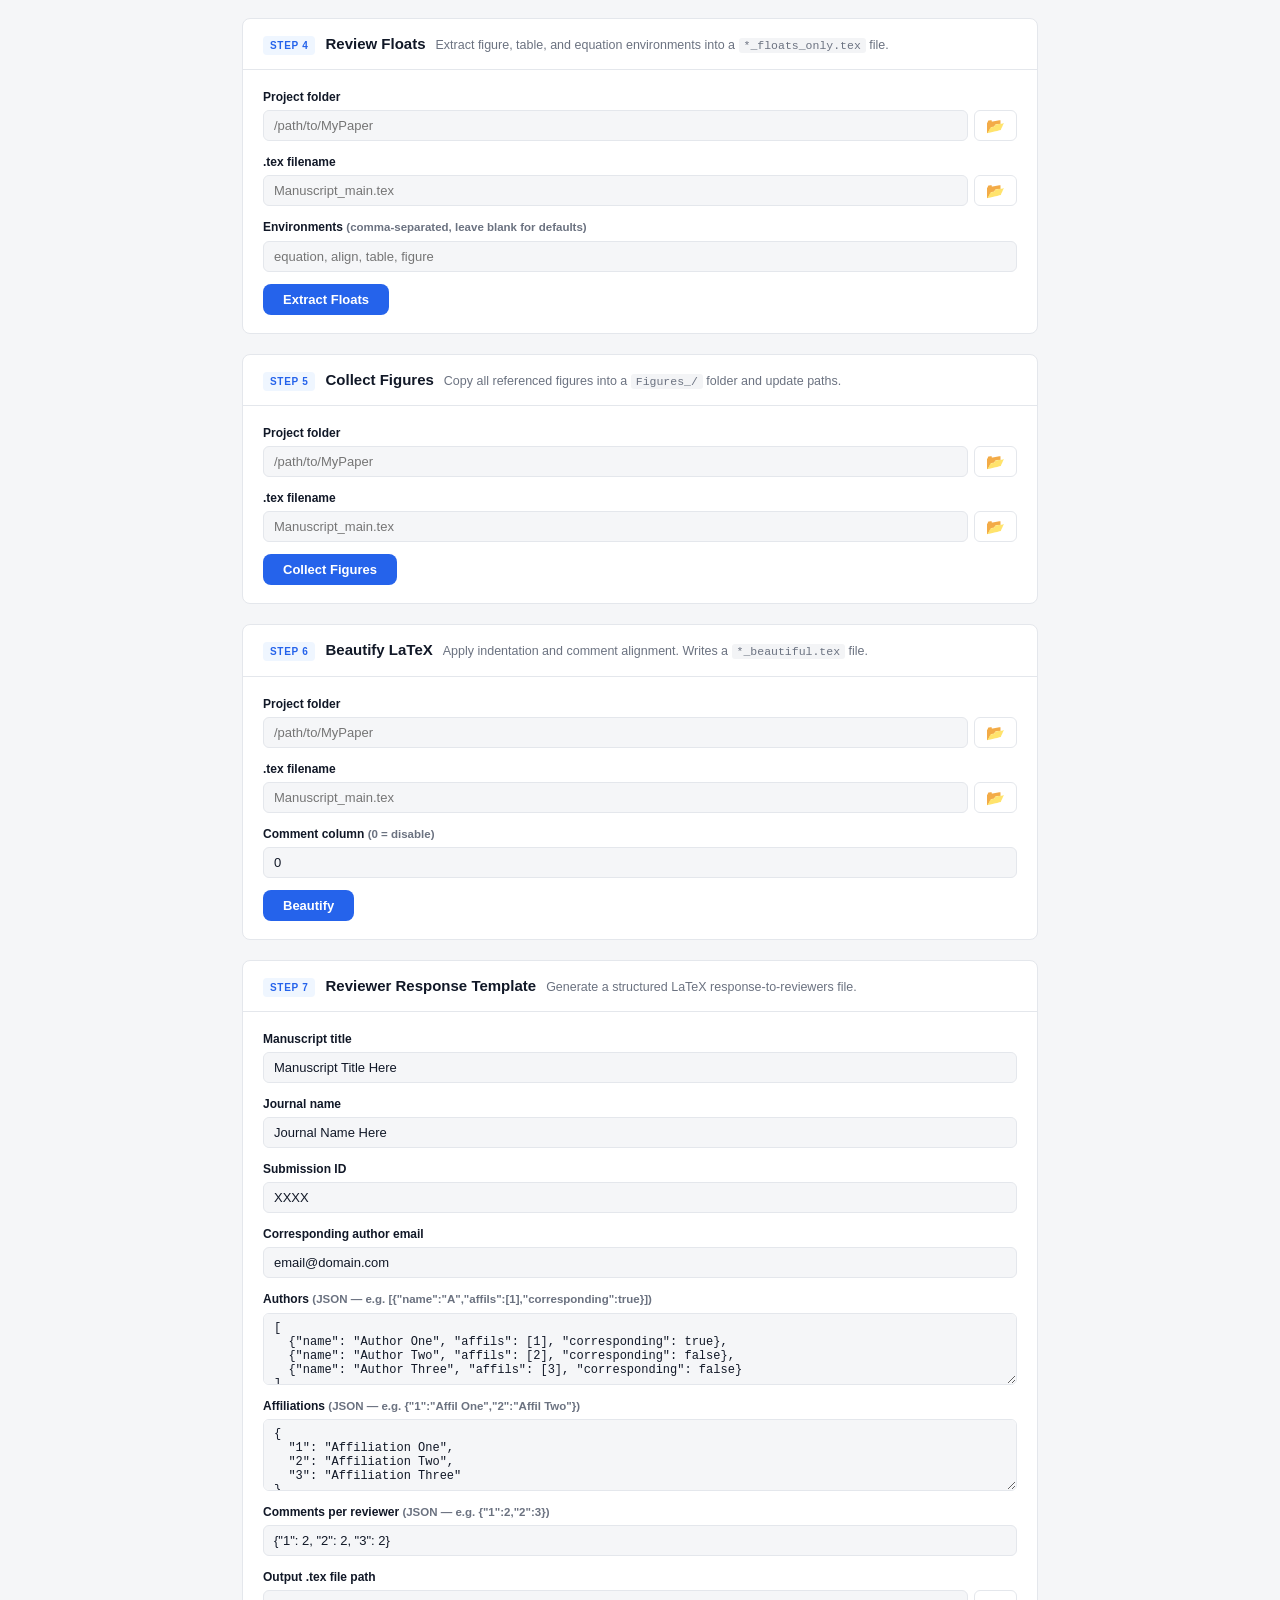
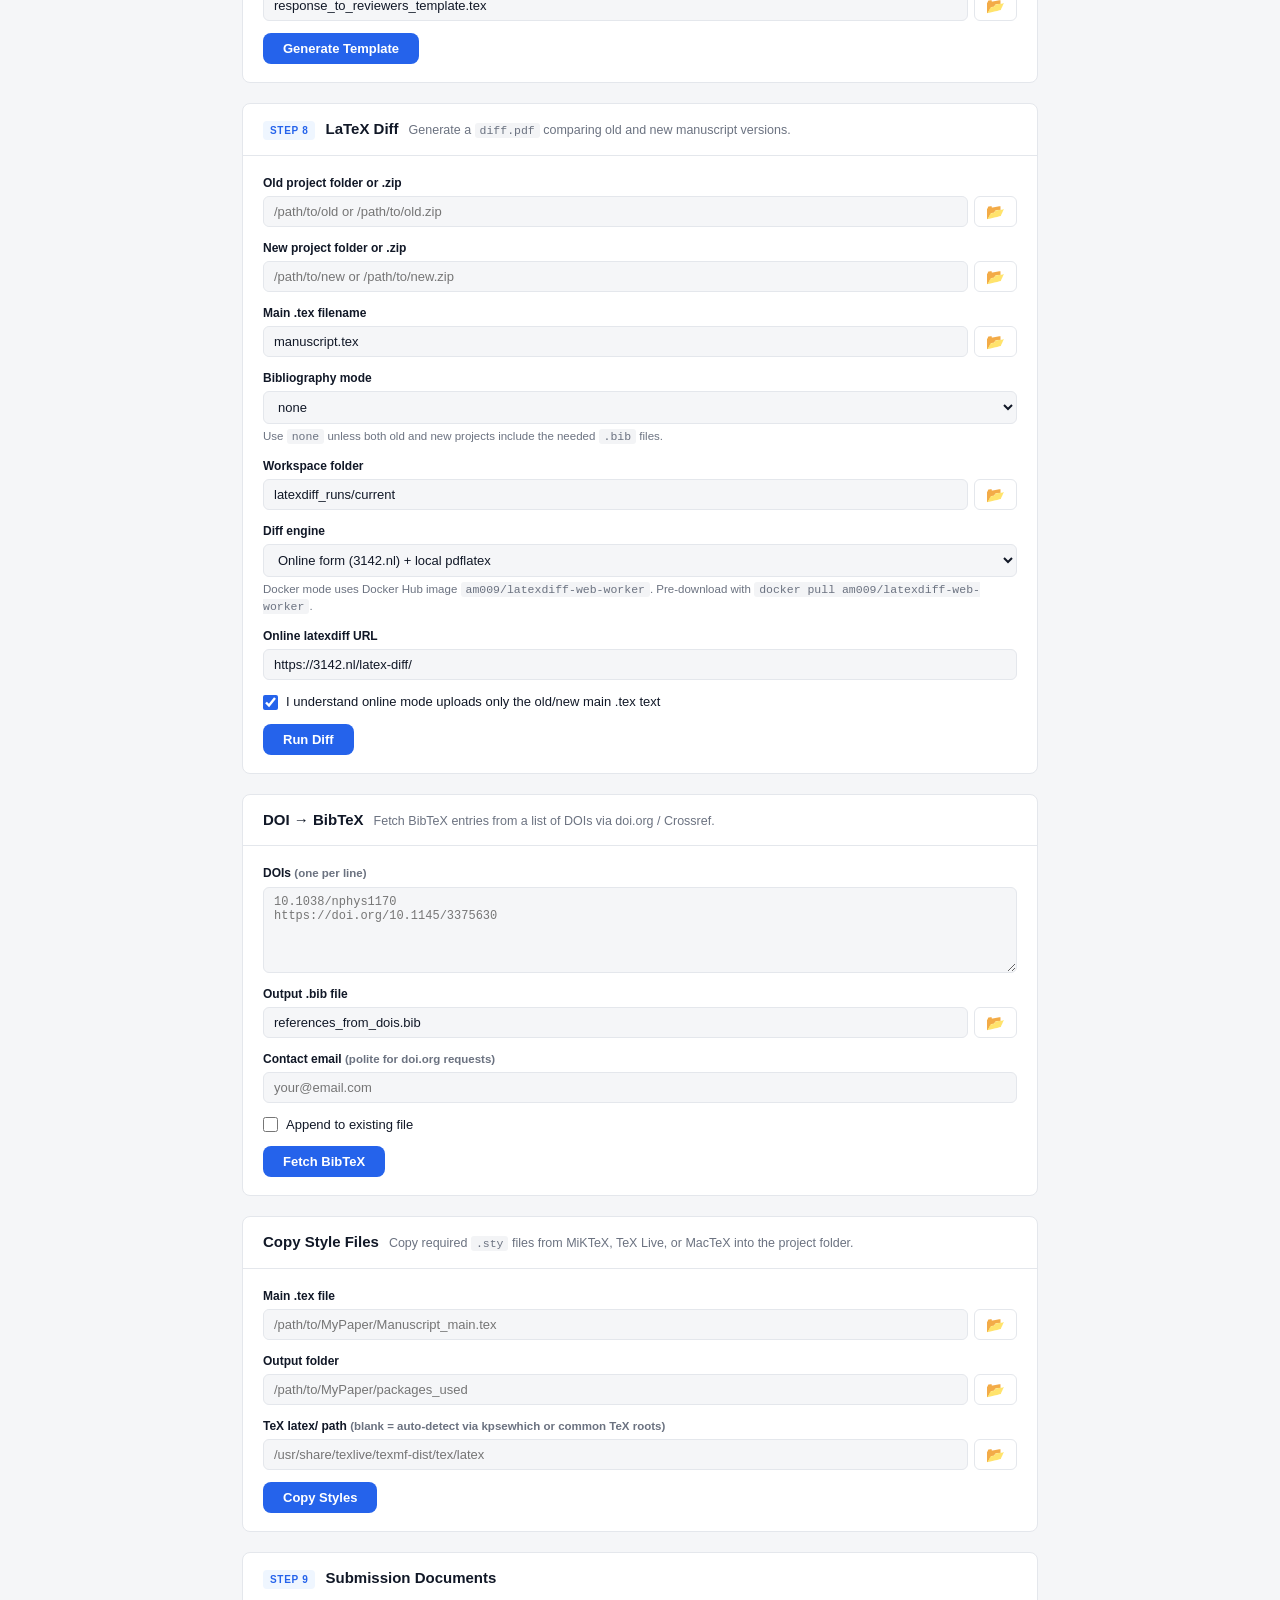
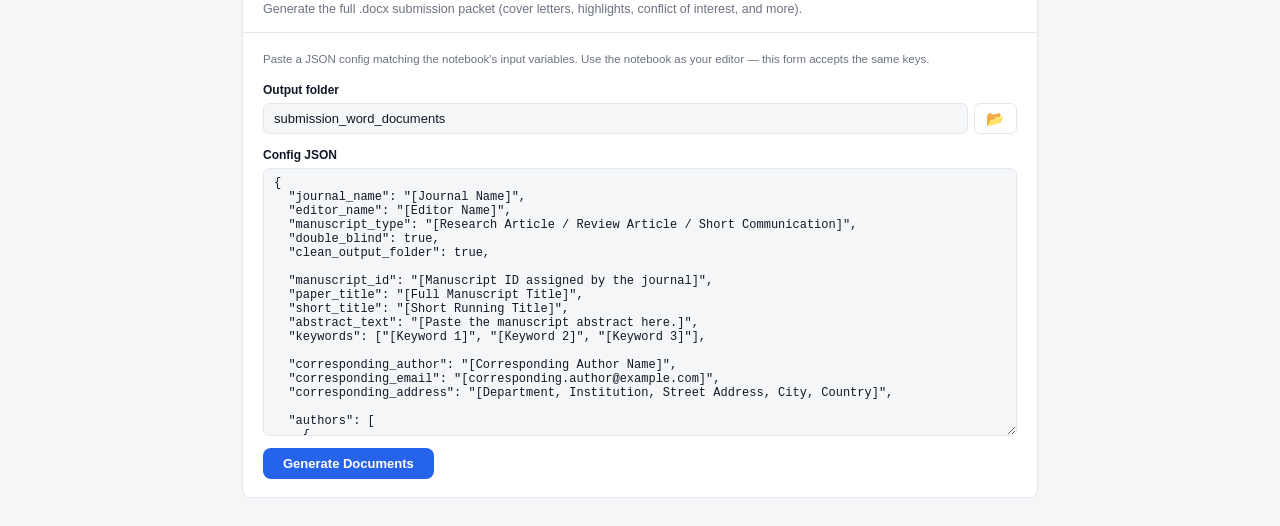
==== commit d6bac146: "linux_mac support added" ====
--- a/static/index.html
+++ b/static/index.html
@@ -63,7 +63,7 @@
       <div class="card-body">
         <div class="form-row">
           <label>Project folder path</label>
-          <input type="text" id="create-dir" placeholder="e.g. C:\Projects\MyPaper">
+          <input type="text" id="create-dir" placeholder="e.g. /path/to/MyPaper or C:\Projects\MyPaper">
         </div>
         <div class="form-row">
           <label>Sections <span class="hint">(comma-separated, leave blank for defaults)</span></label>
@@ -91,7 +91,7 @@
       <div class="card-body">
         <div class="form-row">
           <label>Project folder</label>
-          <input type="text" id="mod-folder" placeholder="C:\Projects\MyPaper">
+          <input type="text" id="mod-folder" placeholder="/path/to/MyPaper">
         </div>
         <div class="form-row">
           <label>Main .tex filename</label>
@@ -111,7 +111,7 @@
       <div class="card-body">
         <div class="form-row">
           <label>Folder containing .tex files</label>
-          <input type="text" id="os-dir" placeholder="C:\Projects\MyPaper">
+          <input type="text" id="os-dir" placeholder="/path/to/MyPaper">
         </div>
         <div class="form-row">
           <label>Output folder <span class="hint">(blank = same folder)</span></label>
@@ -132,7 +132,7 @@
       <div class="card-body">
         <div class="form-row">
           <label>Project folder</label>
-          <input type="text" id="re-folder" placeholder="C:\Projects\MyPaper">
+          <input type="text" id="re-folder" placeholder="/path/to/MyPaper">
         </div>
         <div class="form-row">
           <label>Main .tex filename</label>
@@ -153,7 +153,7 @@
       <div class="card-body">
         <div class="form-row">
           <label>LaTeX file</label>
-          <input type="text" id="clean-file" placeholder="C:\Projects\MyPaper\Manuscript_main.tex">
+          <input type="text" id="clean-file" placeholder="/path/to/MyPaper/Manuscript_main.tex">
         </div>
         <div class="form-row-check">
           <input type="checkbox" id="clean-keepbib" checked>
@@ -175,7 +175,7 @@
       <div class="card-body">
         <div class="form-row">
           <label>Project folder</label>
-          <input type="text" id="fl-folder" placeholder="C:\Projects\MyPaper">
+          <input type="text" id="fl-folder" placeholder="/path/to/MyPaper">
         </div>
         <div class="form-row">
           <label>.tex filename</label>
@@ -200,7 +200,7 @@
       <div class="card-body">
         <div class="form-row">
           <label>Project folder</label>
-          <input type="text" id="fig-folder" placeholder="C:\Projects\MyPaper">
+          <input type="text" id="fig-folder" placeholder="/path/to/MyPaper">
         </div>
         <div class="form-row">
           <label>.tex filename</label>
@@ -221,7 +221,7 @@
       <div class="card-body">
         <div class="form-row">
           <label>Project folder</label>
-          <input type="text" id="bea-folder" placeholder="C:\Projects\MyPaper">
+          <input type="text" id="bea-folder" placeholder="/path/to/MyPaper">
         </div>
         <div class="form-row">
           <label>.tex filename</label>
@@ -299,11 +299,11 @@
       <div class="card-body">
         <div class="form-row">
           <label>Old project folder or .zip</label>
-          <input type="text" id="ld-old" placeholder="C:\Projects\old">
+          <input type="text" id="ld-old" placeholder="/path/to/old or /path/to/old.zip">
         </div>
         <div class="form-row">
           <label>New project folder or .zip</label>
-          <input type="text" id="ld-new" placeholder="C:\Projects\new">
+          <input type="text" id="ld-new" placeholder="/path/to/new or /path/to/new.zip">
         </div>
         <div class="form-row">
           <label>Main .tex filename</label>
@@ -376,20 +376,20 @@
     <section class="tool-card" id="step-copystyles">
       <div class="card-header">
         <span class="card-title">Copy Style Files</span>
-        <span class="card-desc">Copy required <code>.sty</code> files from MiKTeX into the project folder.</span>
+        <span class="card-desc">Copy required <code>.sty</code> files from MiKTeX, TeX Live, or MacTeX into the project folder.</span>
       </div>
       <div class="card-body">
         <div class="form-row">
           <label>Main .tex file</label>
-          <input type="text" id="cs-file" placeholder="C:\Projects\MyPaper\Manuscript_main.tex">
+          <input type="text" id="cs-file" placeholder="/path/to/MyPaper/Manuscript_main.tex">
         </div>
         <div class="form-row">
           <label>Output folder</label>
-          <input type="text" id="cs-out" placeholder="C:\Projects\MyPaper\packages_used">
-        </div>
-        <div class="form-row">
-          <label>MiKTeX latex/ path <span class="hint">(blank = auto-detect)</span></label>
-          <input type="text" id="cs-miktex" placeholder="C:\Users\you\AppData\Local\Programs\MiKTeX\tex\latex">
+          <input type="text" id="cs-out" placeholder="/path/to/MyPaper/packages_used">
+        </div>
+        <div class="form-row">
+          <label>TeX latex/ path <span class="hint">(blank = auto-detect via kpsewhich or common TeX roots)</span></label>
+          <input type="text" id="cs-miktex" placeholder="/usr/share/texlive/texmf-dist/tex/latex">
         </div>
         <button class="btn-run" onclick="runCopyStyles()">Copy Styles</button>
         <div class="result-box" id="cs-result"></div>
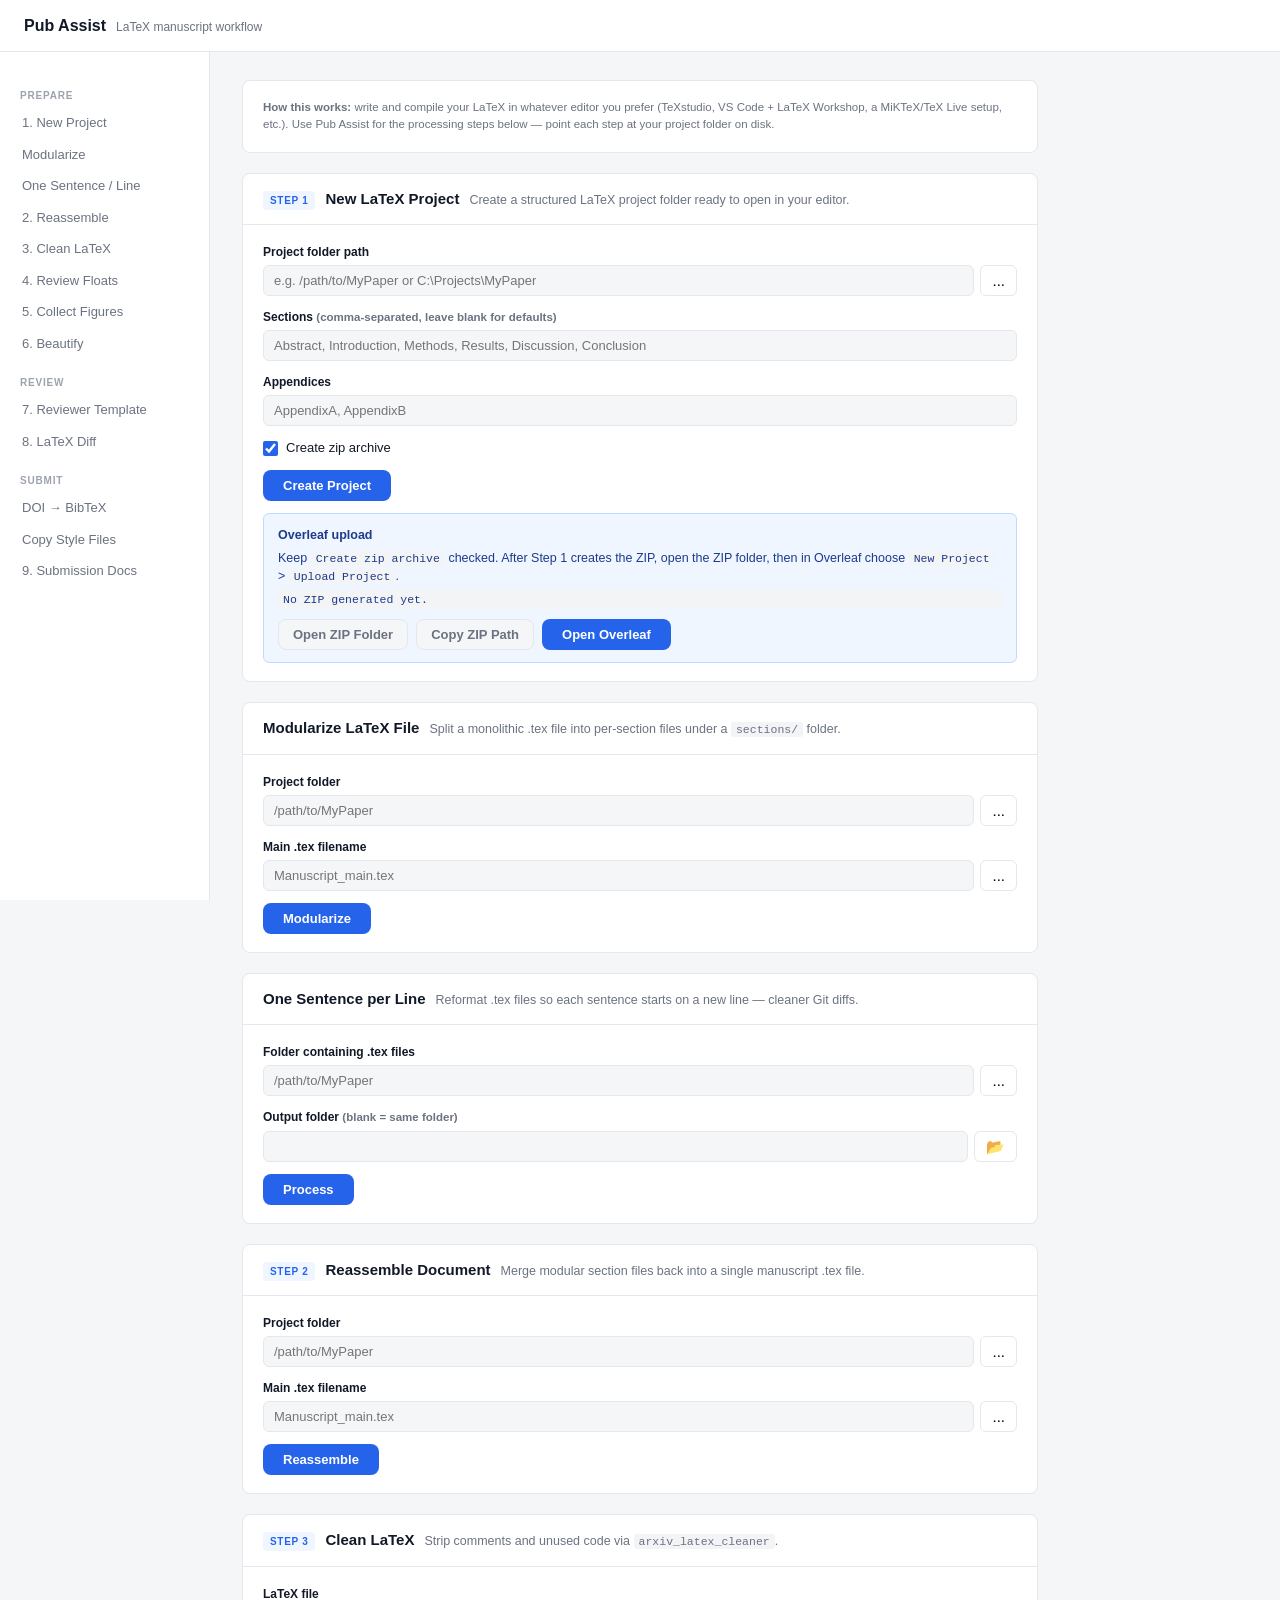
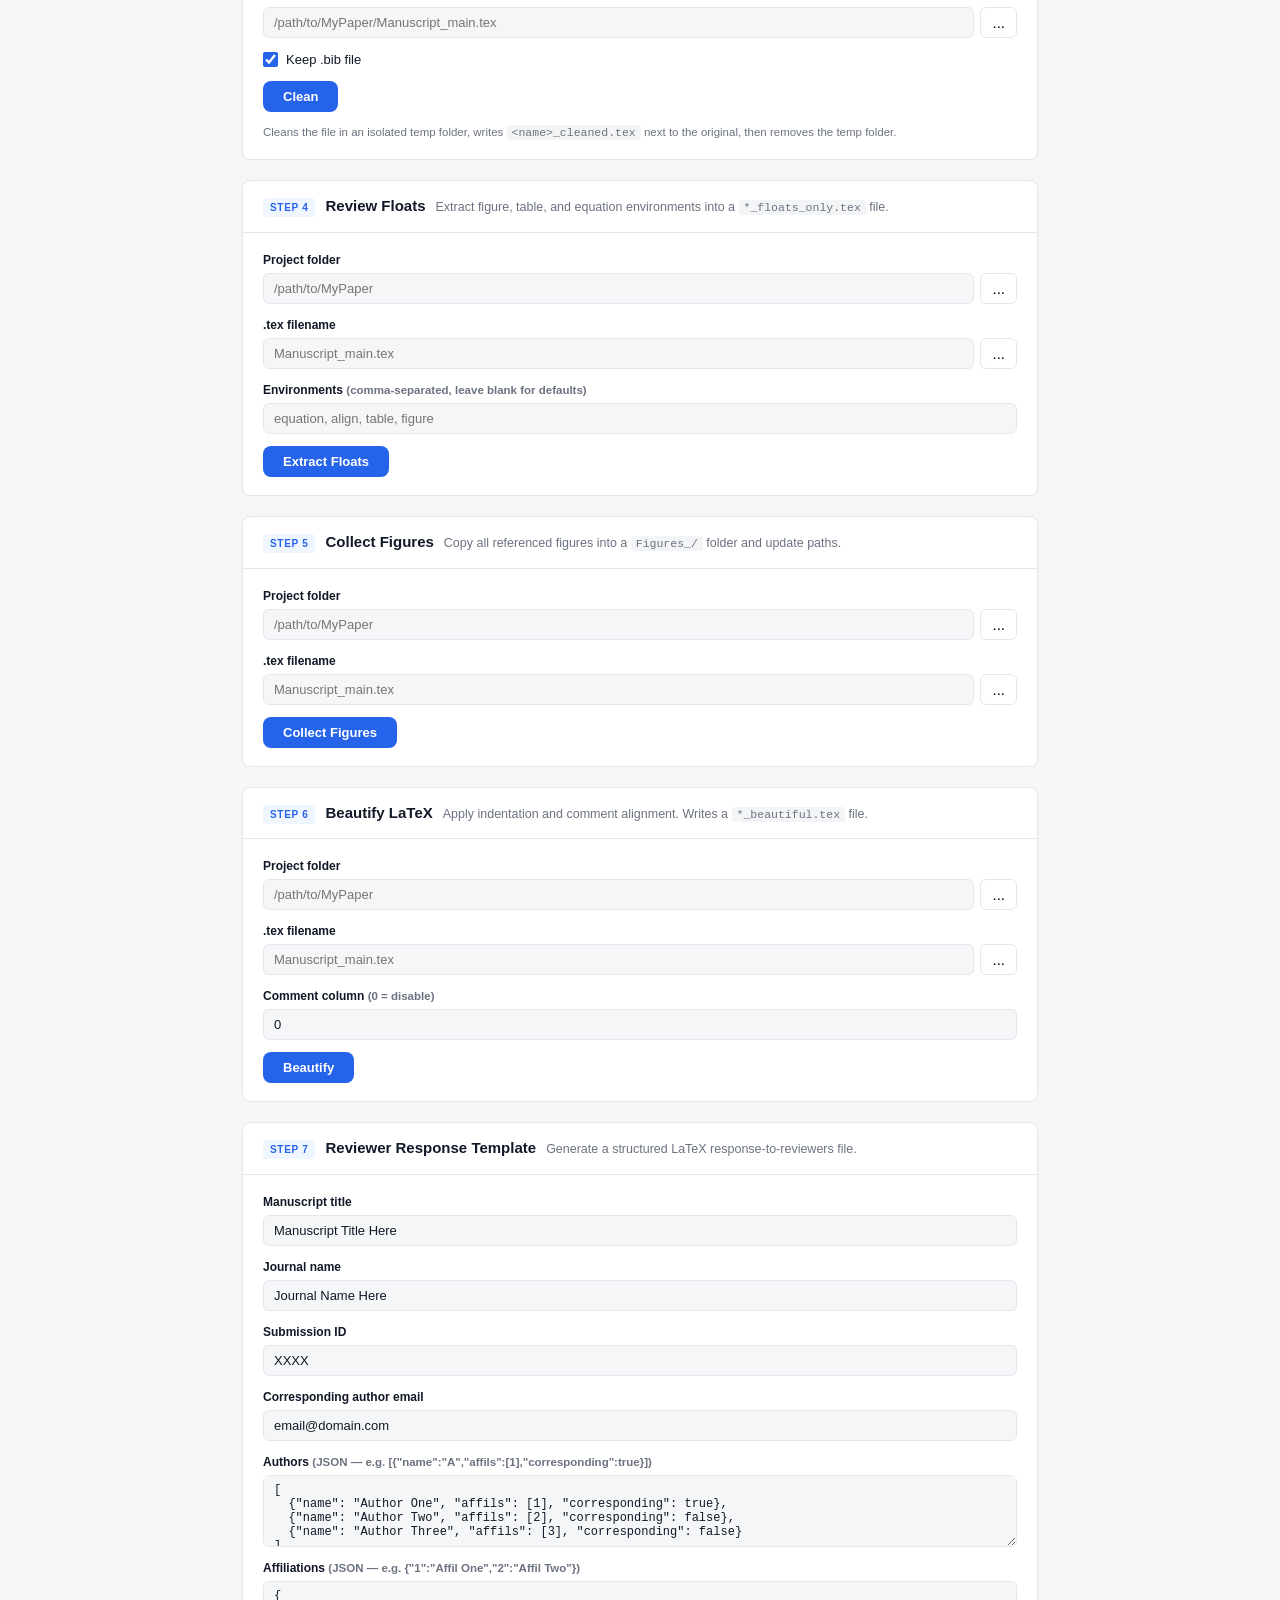
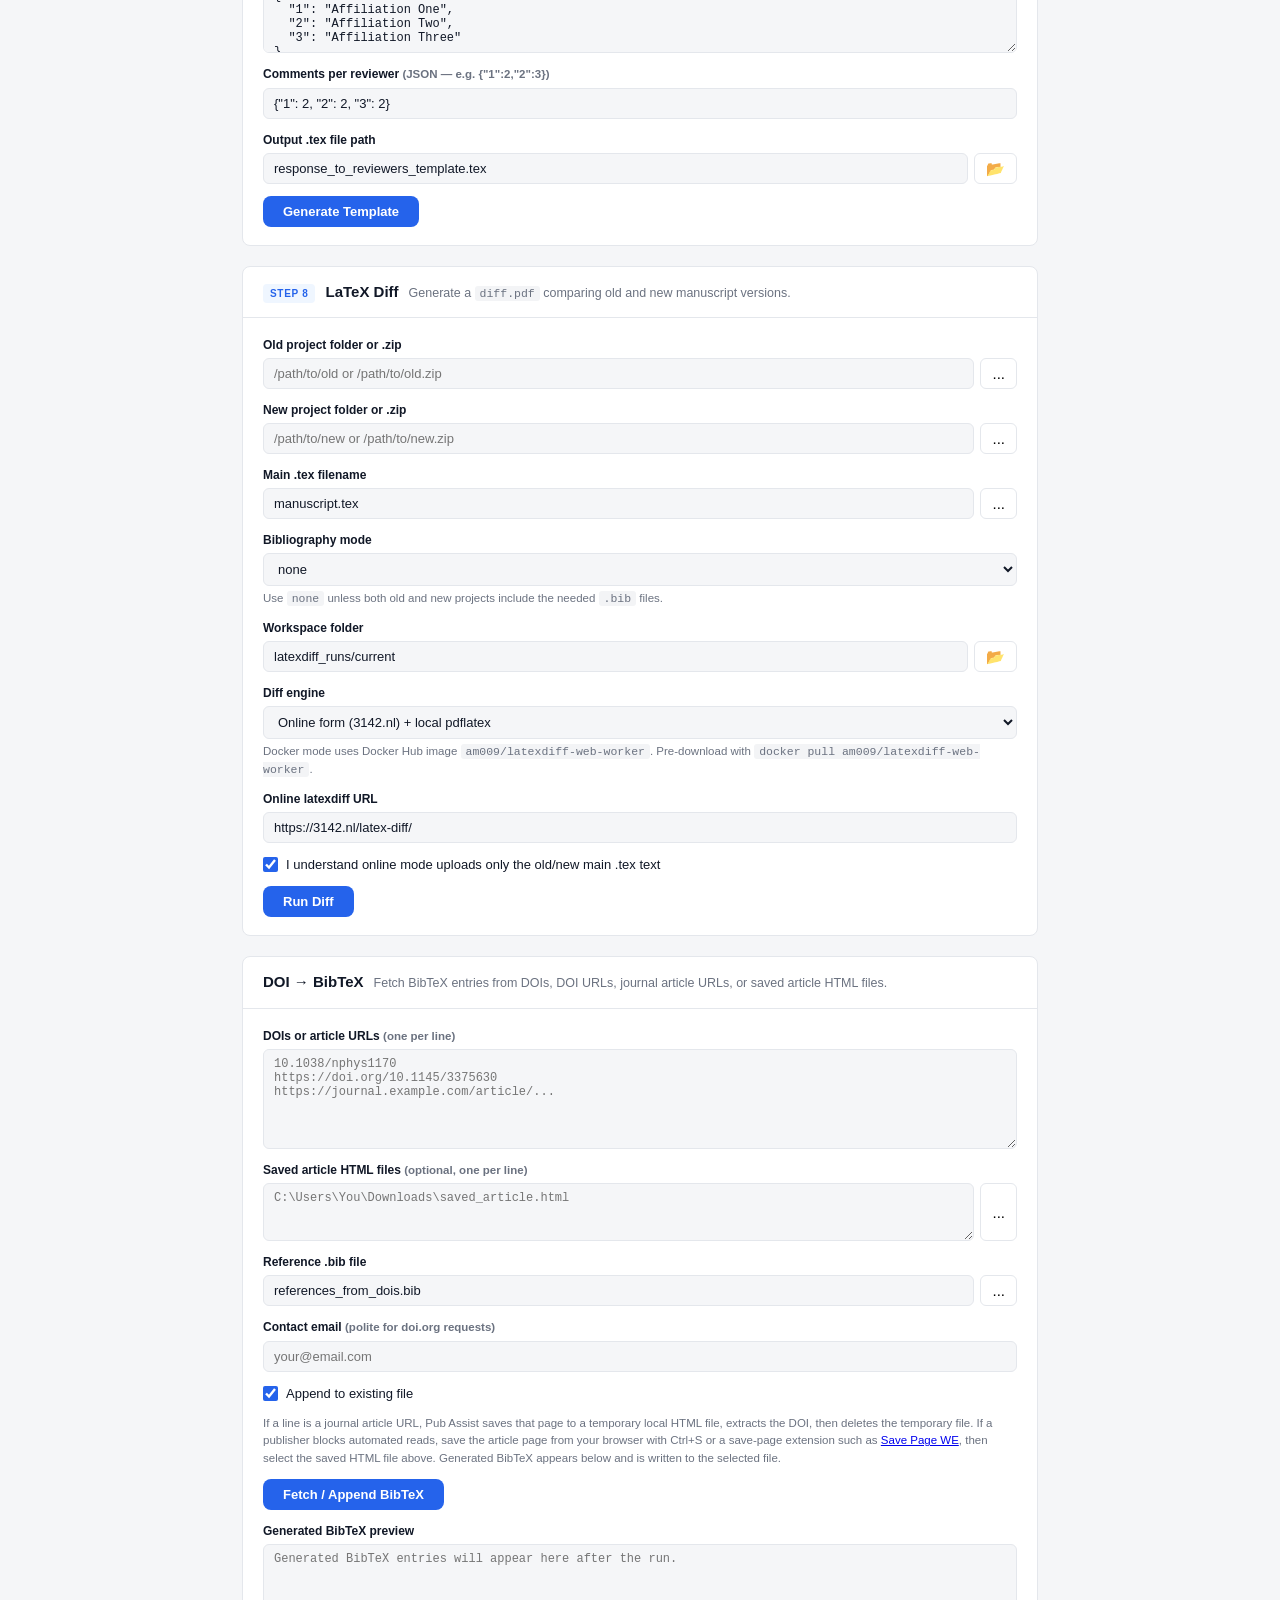
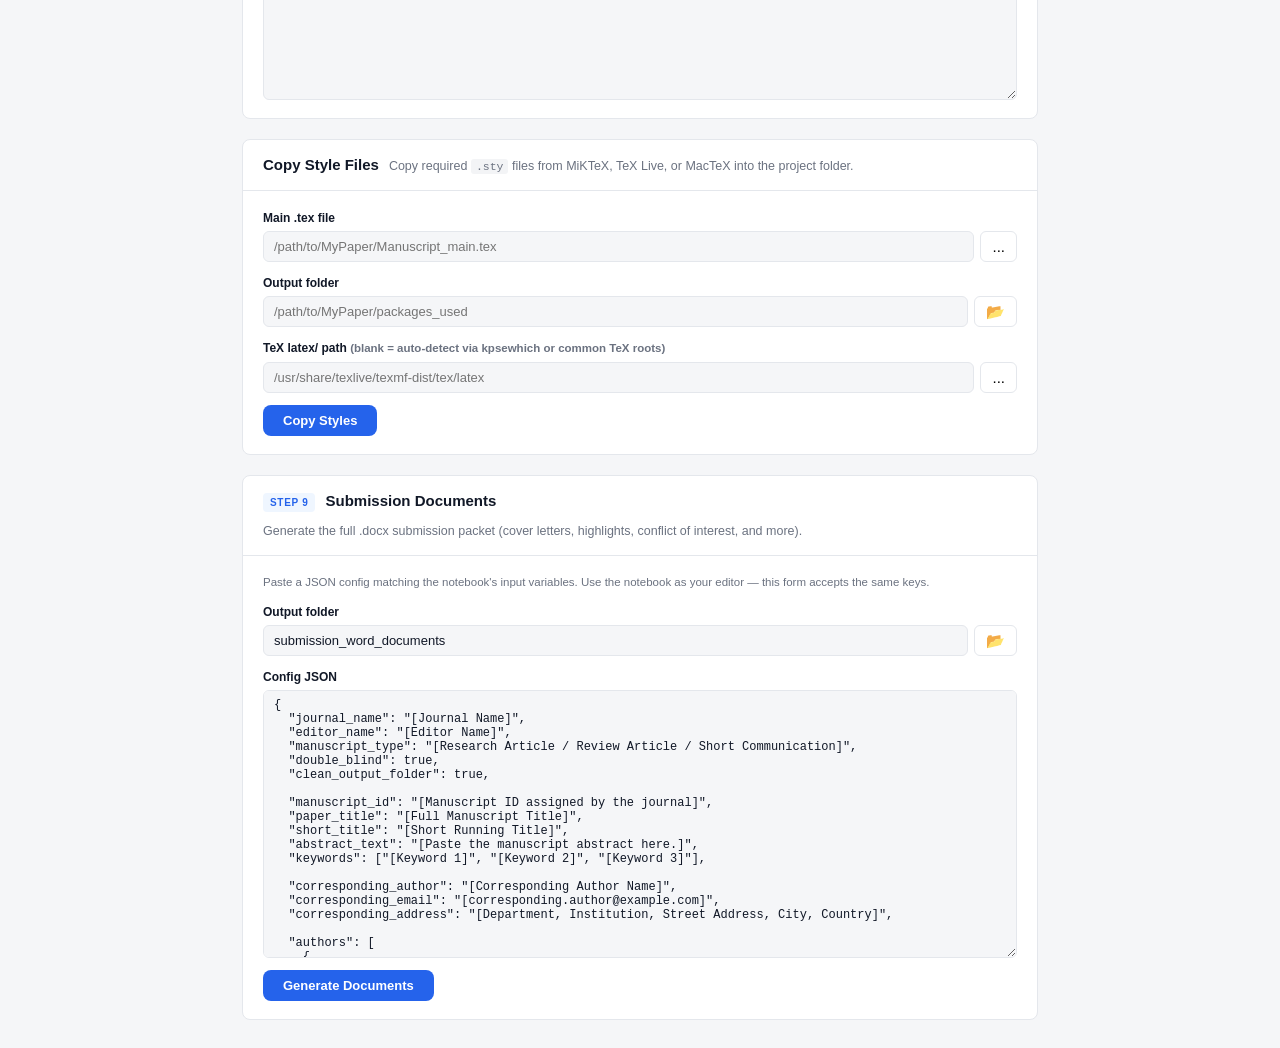
==== commit ad30dcda: "doi extractor" ====
--- a/static/index.html
+++ b/static/index.html
@@ -4,7 +4,7 @@
 <meta charset="UTF-8">
 <meta name="viewport" content="width=device-width, initial-scale=1.0">
 <title>Pub Assist</title>
-<link rel="stylesheet" href="/static/style.css">
+<link rel="stylesheet" href="/static/style.css?v=20260603-bibmerge">
 </head>
 <body>
 <header>
@@ -79,6 +79,18 @@
         </div>
         <button class="btn-run" onclick="runCreateProject()">Create Project</button>
         <div class="result-box" id="create-result"></div>
+        <div class="overleaf-helper" id="create-overleaf">
+          <div class="overleaf-copy">
+            <strong>Overleaf upload</strong>
+            <span>Keep <code>Create zip archive</code> checked. After Step 1 creates the ZIP, open the ZIP folder, then in Overleaf choose <code>New Project</code> &gt; <code>Upload Project</code>.</span>
+            <code id="create-zip-path">No ZIP generated yet.</code>
+          </div>
+          <div class="button-row">
+            <button type="button" class="btn-secondary" id="create-open-zip" onclick="openCreatedZipFolder()" disabled>Open ZIP Folder</button>
+            <button type="button" class="btn-secondary" id="create-copy-zip" onclick="copyCreatedZipPath()" disabled>Copy ZIP Path</button>
+            <button type="button" class="btn-run" onclick="openOverleafProjects()">Open Overleaf</button>
+          </div>
+        </div>
       </div>
     </section>
 
@@ -348,15 +360,19 @@
     <section class="tool-card" id="step-doi2bib">
       <div class="card-header">
         <span class="card-title">DOI → BibTeX</span>
-        <span class="card-desc">Fetch BibTeX entries from a list of DOIs via doi.org / Crossref.</span>
-      </div>
-      <div class="card-body">
-        <div class="form-row">
-          <label>DOIs <span class="hint">(one per line)</span></label>
-          <textarea id="doi-list" rows="5" placeholder="10.1038/nphys1170&#10;https://doi.org/10.1145/3375630"></textarea>
-        </div>
-        <div class="form-row">
-          <label>Output .bib file</label>
+        <span class="card-desc">Fetch BibTeX entries from DOIs, DOI URLs, journal article URLs, or saved article HTML files.</span>
+      </div>
+      <div class="card-body">
+        <div class="form-row">
+          <label>DOIs or article URLs <span class="hint">(one per line)</span></label>
+          <textarea id="doi-list" rows="6" placeholder="10.1038/nphys1170&#10;https://doi.org/10.1145/3375630&#10;https://journal.example.com/article/..."></textarea>
+        </div>
+        <div class="form-row">
+          <label>Saved article HTML files <span class="hint">(optional, one per line)</span></label>
+          <textarea id="doi-html-files" rows="3" placeholder="C:\Users\You\Downloads\saved_article.html"></textarea>
+        </div>
+        <div class="form-row">
+          <label>Reference .bib file</label>
           <input type="text" id="doi-output" value="references_from_dois.bib">
         </div>
         <div class="form-row">
@@ -364,11 +380,16 @@
           <input type="text" id="doi-email" placeholder="your@email.com">
         </div>
         <div class="form-row-check">
-          <input type="checkbox" id="doi-append">
+          <input type="checkbox" id="doi-append" checked>
           <label for="doi-append">Append to existing file</label>
         </div>
-        <button class="btn-run" onclick="runDoi2Bib()">Fetch BibTeX</button>
+        <p class="hint">If a line is a journal article URL, Pub Assist saves that page to a temporary local HTML file, extracts the DOI, then deletes the temporary file. If a publisher blocks automated reads, save the article page from your browser with Ctrl+S or a save-page extension such as <a href="https://chromewebstore.google.com/detail/save-page-we/dhhpefjklgkmgeafimnjhojgjamoafof" target="_blank" rel="noopener noreferrer">Save Page WE</a>, then select the saved HTML file above. Generated BibTeX appears below and is written to the selected file.</p>
+        <button class="btn-run" onclick="runDoi2Bib()">Fetch / Append BibTeX</button>
         <div class="result-box" id="doi-result"></div>
+        <div class="form-row">
+          <label>Generated BibTeX preview</label>
+          <textarea id="doi-preview" rows="10" readonly placeholder="Generated BibTeX entries will appear here after the run."></textarea>
+        </div>
       </div>
     </section>
 
@@ -489,6 +510,6 @@
   </main>
 </div>
 
-<script src="/static/app.js"></script>
+<script src="/static/app.js?v=20260603-savedhtml"></script>
 </body>
 </html>
--- a/static/style.css
+++ b/static/style.css
@@ -173,7 +173,8 @@
 
 /* ── Path field + open button ──────────────────────────────────────────── */
 .input-with-btn { display: flex; gap: 6px; align-items: stretch; }
-.input-with-btn input { flex: 1; min-width: 0; }
+.input-with-btn input,
+.input-with-btn textarea { flex: 1; min-width: 0; }
 .btn-open {
   flex-shrink: 0;
   padding: 0 11px;
@@ -215,6 +216,13 @@
   transition: background .15s;
 }
 .btn-secondary:hover { background: #EFF6FF; }
+.btn-secondary:disabled {
+  color: var(--muted);
+  border-color: var(--border);
+  background: var(--bg);
+  cursor: not-allowed;
+}
+.btn-secondary:disabled:hover { background: var(--bg); }
 
 /* ── Result box ─────────────────────────────────────────────────────── */
 .result-box {
@@ -231,6 +239,31 @@
 .result-box.error { display: block; background: var(--err-bg); color: var(--err); border: 1px solid #FECACA; }
 .result-box.info  { display: block; background: #F0F9FF; color: #0C4A6E; border: 1px solid #BAE6FD; }
 
+.overleaf-helper {
+  display: flex;
+  flex-direction: column;
+  gap: 10px;
+  padding: 12px 14px;
+  border: 1px solid #BFDBFE;
+  border-radius: 6px;
+  background: #EFF6FF;
+}
+.overleaf-helper[hidden] { display: none; }
+.overleaf-copy {
+  display: flex;
+  flex-direction: column;
+  gap: 4px;
+  color: #1E3A8A;
+  font-size: 12.5px;
+}
+.overleaf-copy code { word-break: break-all; }
+.button-row {
+  display: flex;
+  flex-wrap: wrap;
+  gap: 8px;
+  align-items: center;
+}
+
 /* ── Misc ────────────────────────────────────────────────────────────── */
 .hint { font-size: 11.5px; color: var(--muted); }
 code  { font-family: "Consolas", monospace; font-size: 11.5px; background: #F3F4F6; padding: 1px 5px; border-radius: 3px; }
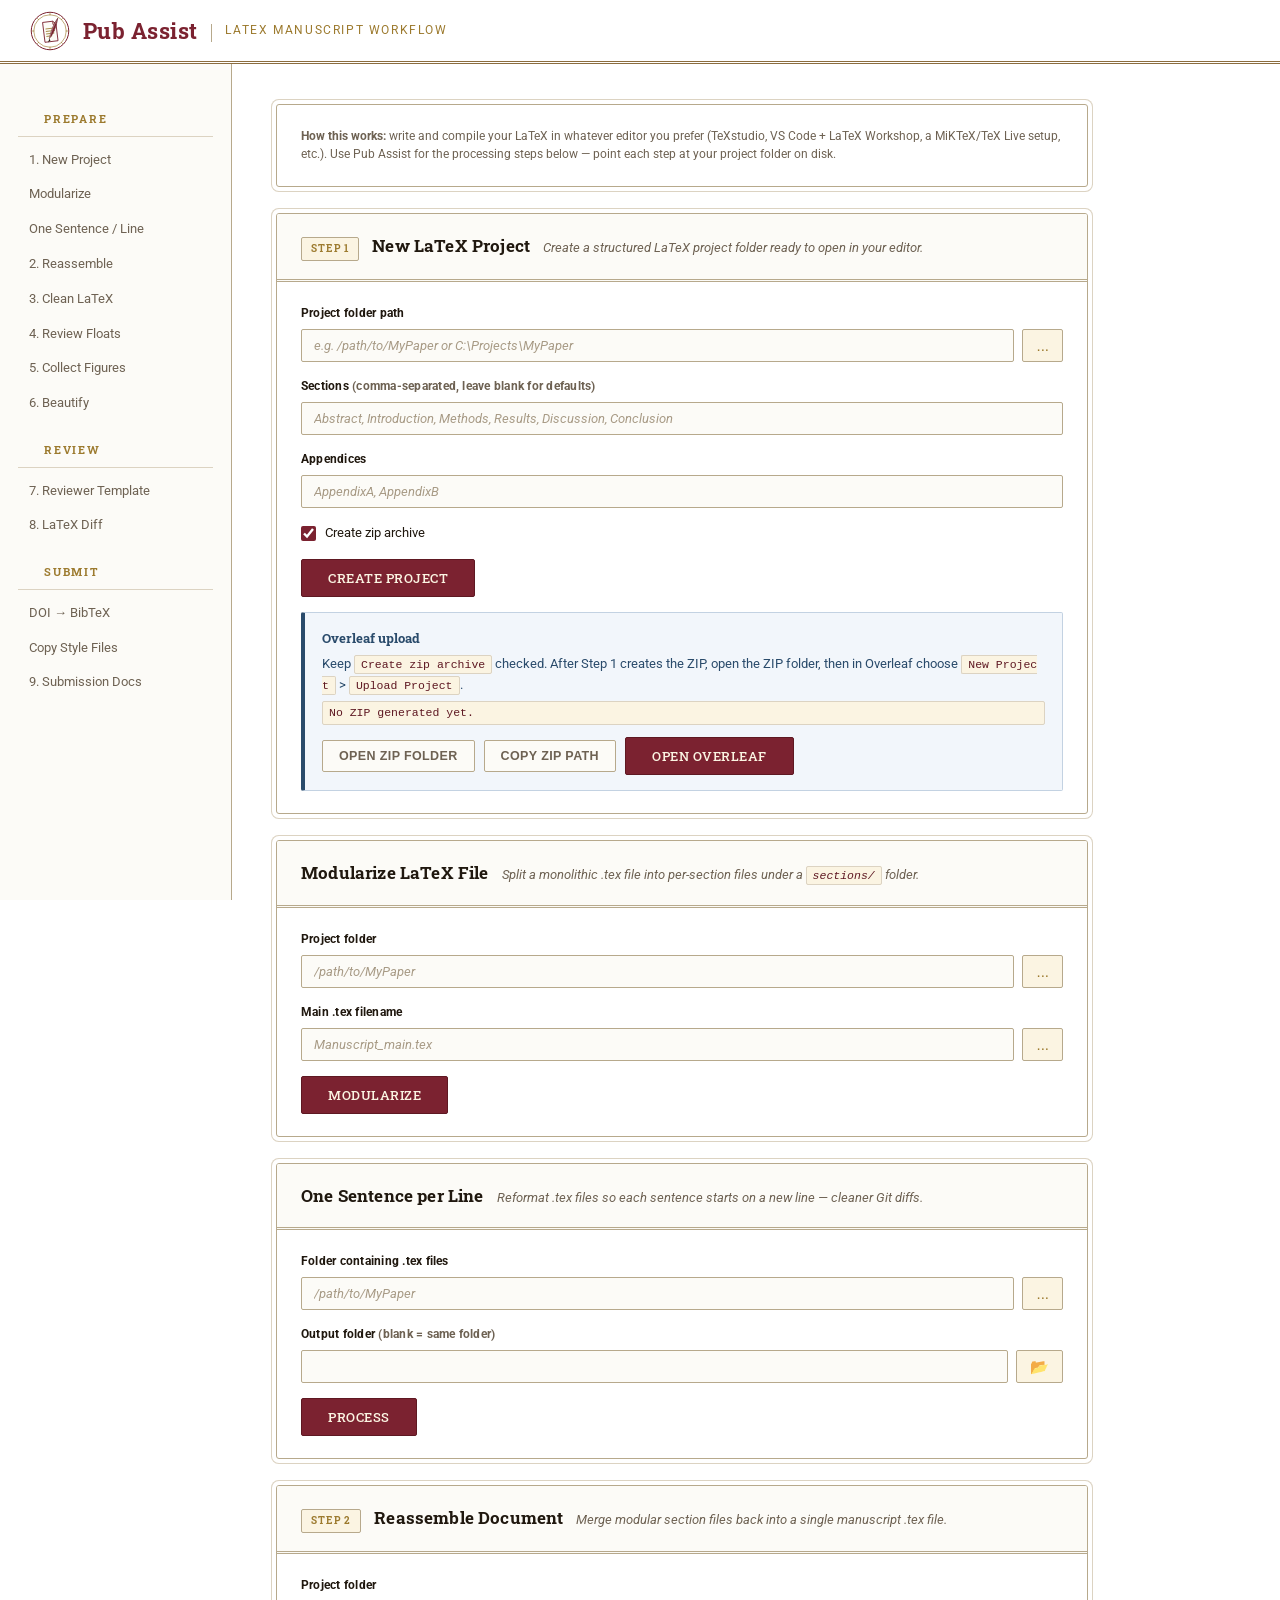
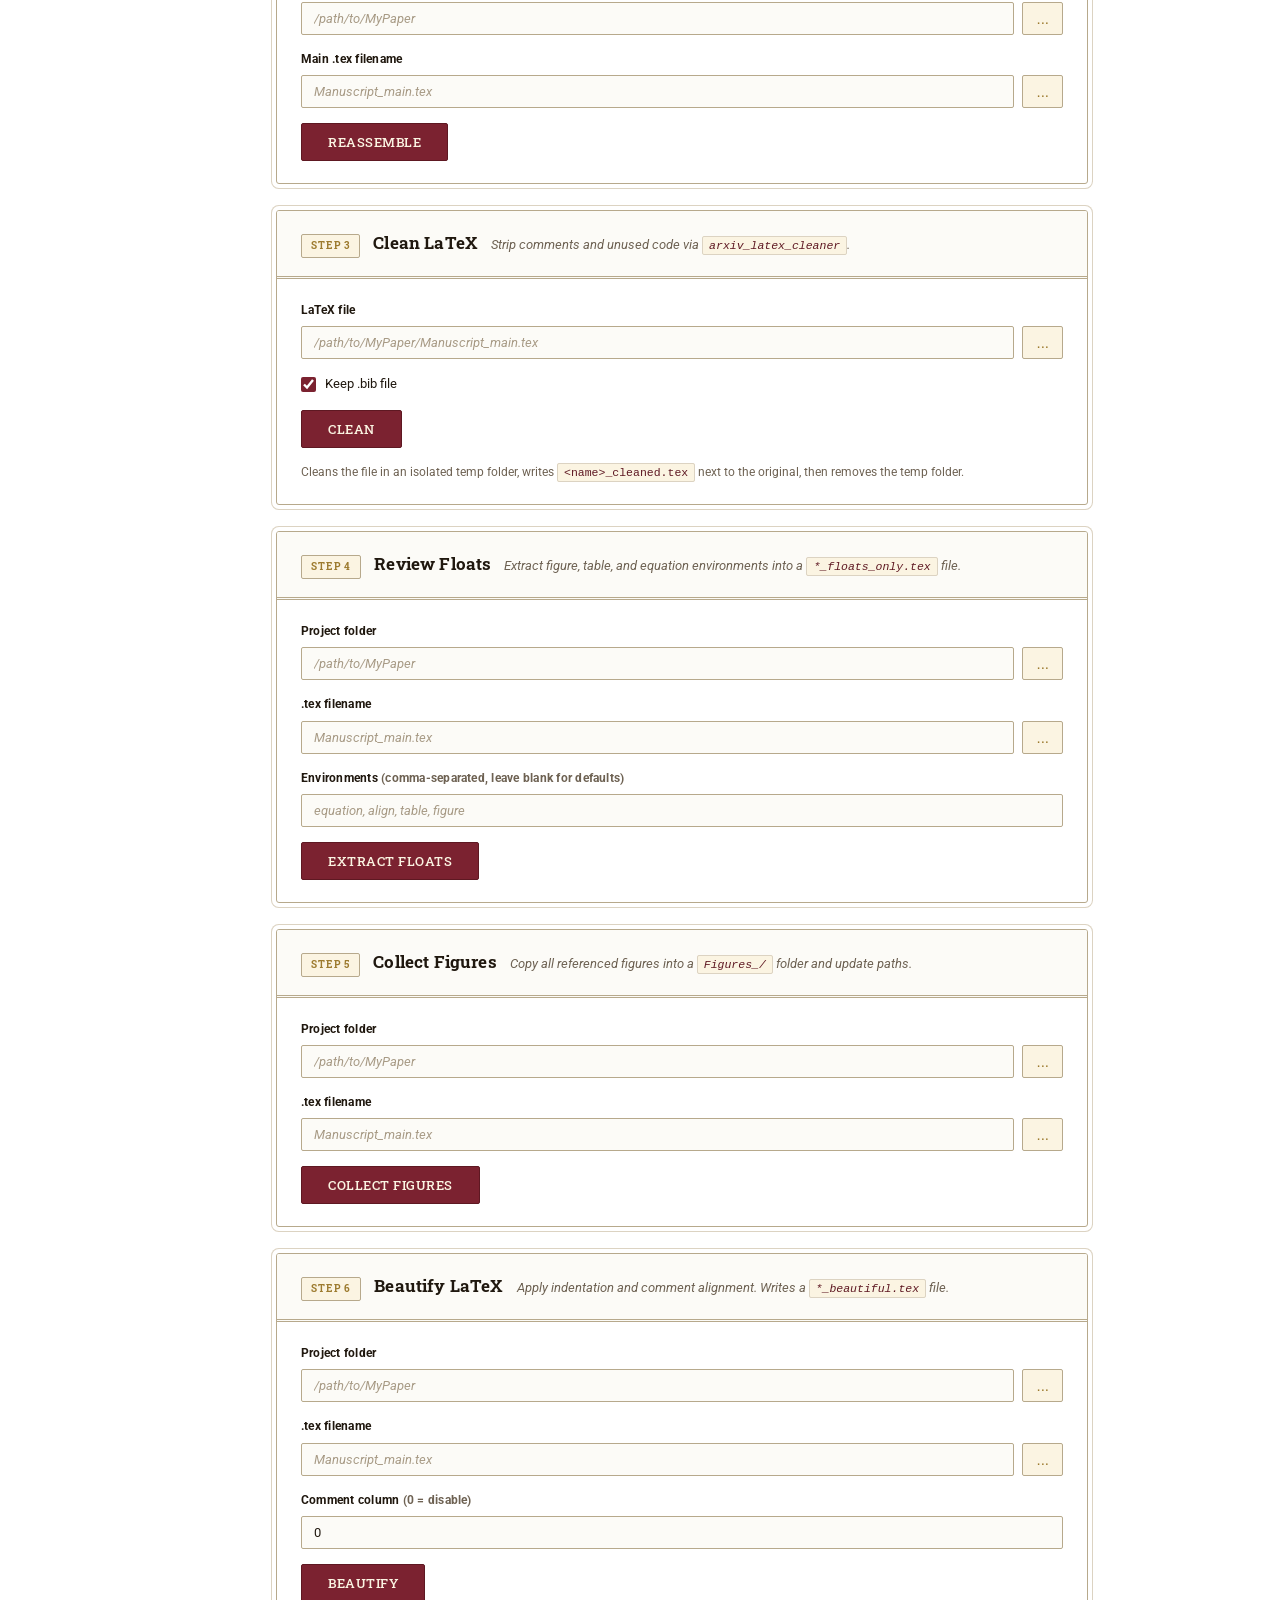
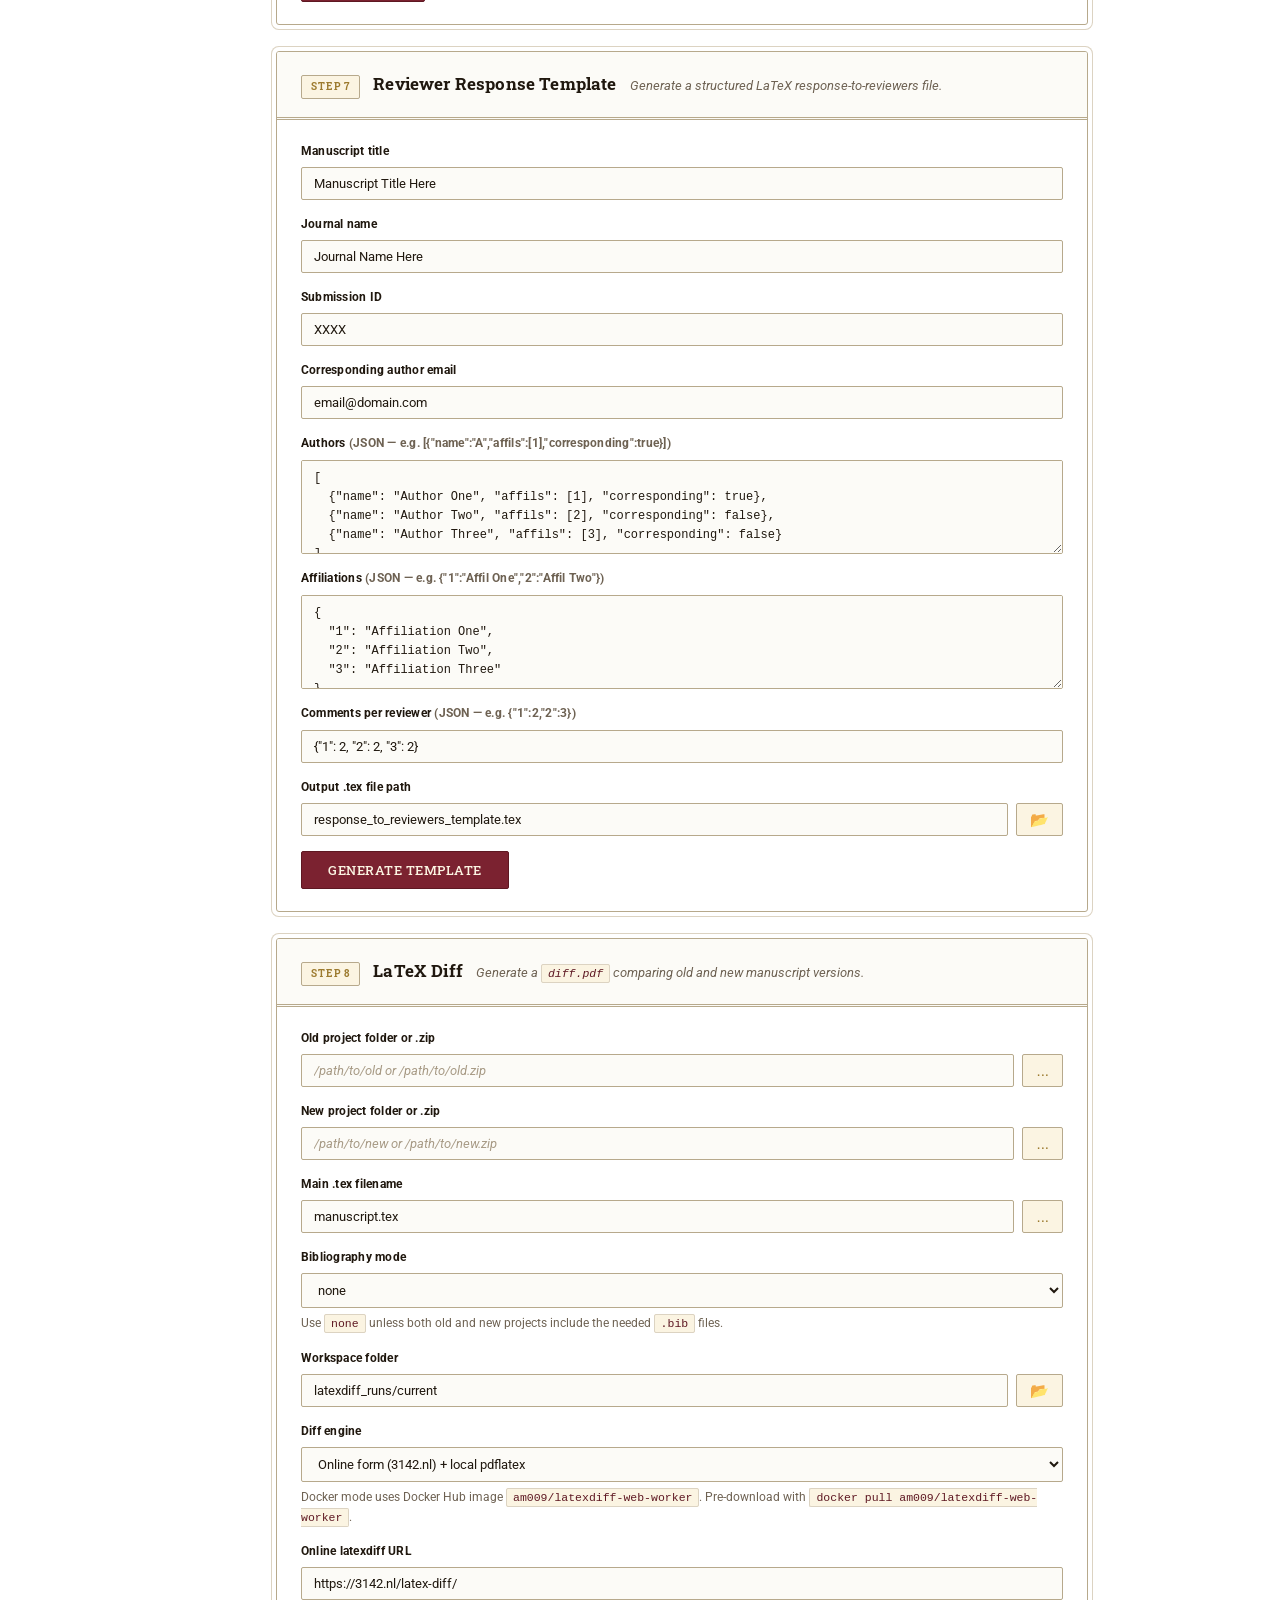
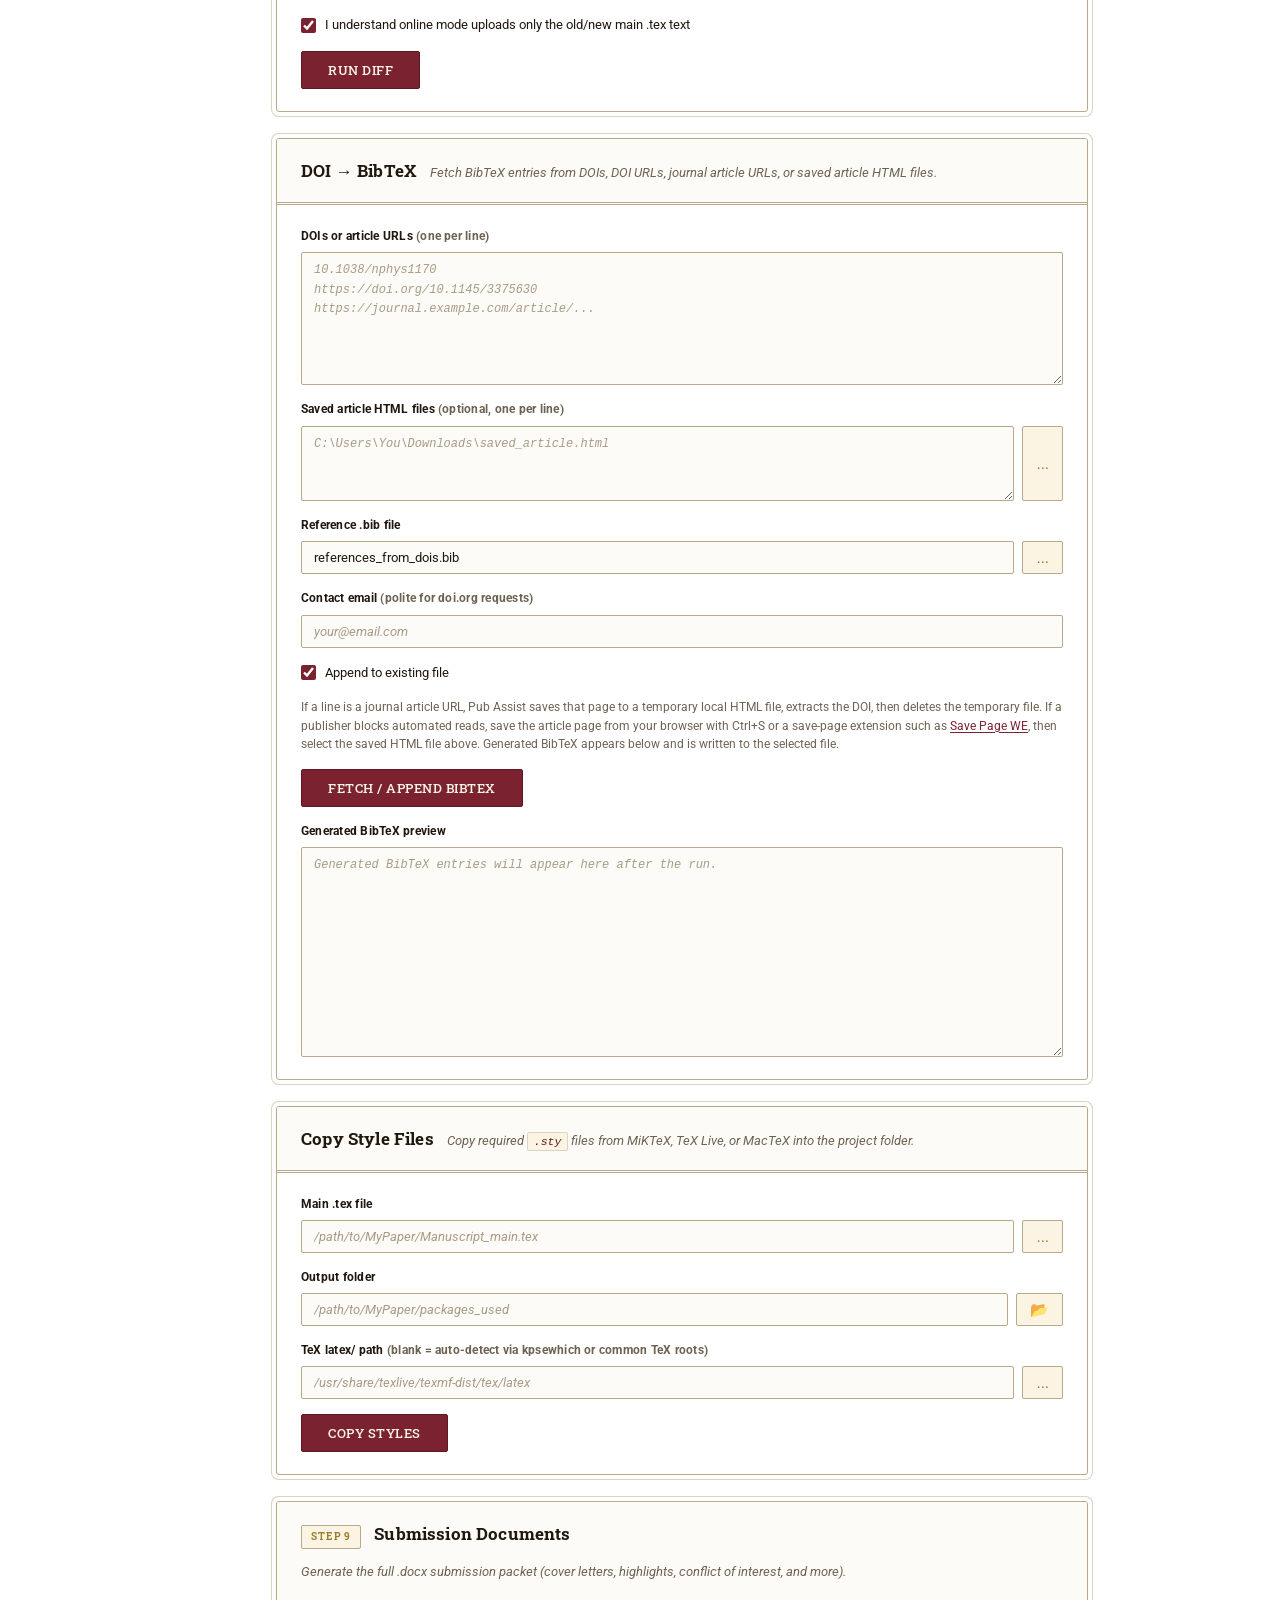
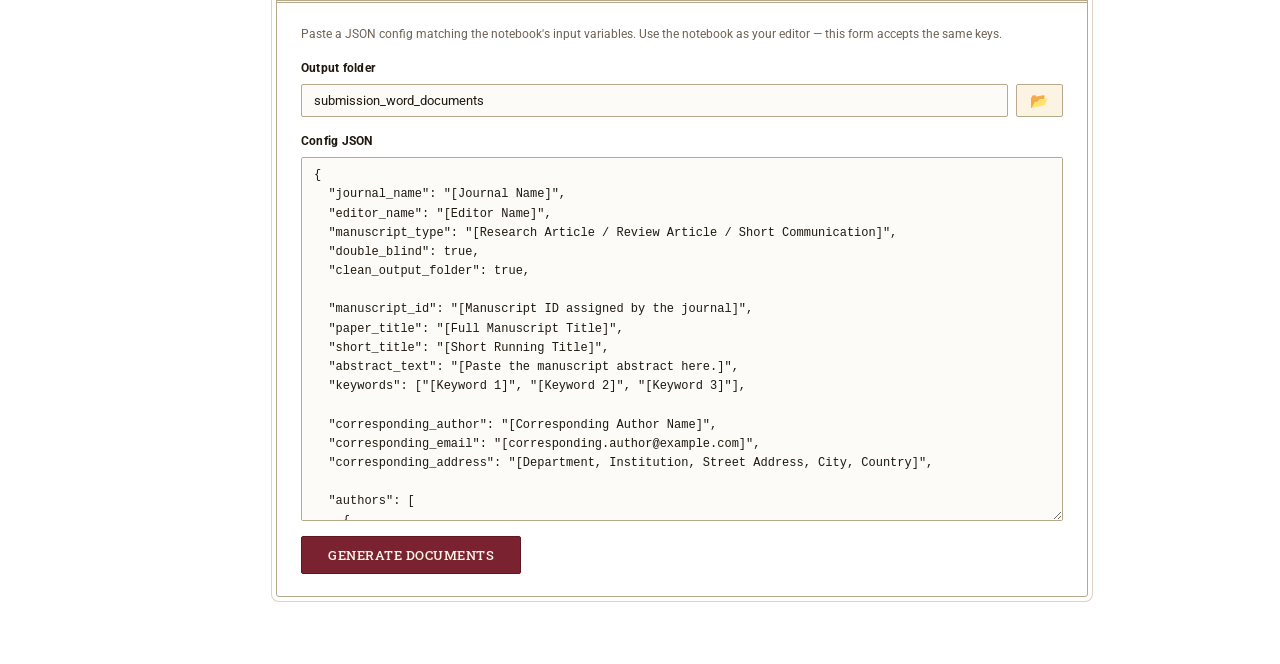
==== commit dc9b5996: "beautified" ====
--- a/static/index.html
+++ b/static/index.html
@@ -4,12 +4,16 @@
 <meta charset="UTF-8">
 <meta name="viewport" content="width=device-width, initial-scale=1.0">
 <title>Pub Assist</title>
-<link rel="stylesheet" href="/static/style.css?v=20260603-bibmerge">
+<link rel="preconnect" href="https://fonts.googleapis.com">
+<link rel="preconnect" href="https://fonts.gstatic.com" crossorigin>
+<link rel="stylesheet" href="https://fonts.googleapis.com/css2?family=Roboto:ital,wght@0,400;0,500;0,700;1,400&family=Roboto+Slab:wght@500;700&display=swap">
+<link rel="stylesheet" href="/static/style.css?v=20260603-classic">
 </head>
 <body>
 <header>
   <div class="header-inner">
     <div class="brand">
+      <img class="brand-logo" src="/static/logo.svg?v=20260603-classic" alt="Pub Assist emblem" width="40" height="40">
       <span class="brand-title">Pub Assist</span>
       <span class="brand-sub">LaTeX manuscript workflow</span>
     </div>
--- a/static/style.css
+++ b/static/style.css
@@ -1,30 +1,44 @@
 *, *::before, *::after { box-sizing: border-box; margin: 0; padding: 0; }
 
 :root {
-  --bg:        #F5F6F8;
+  --bg:        #FFFFFF;
   --surface:   #FFFFFF;
-  --border:    #E4E7EC;
-  --accent:    #2563EB;
-  --accent-dk: #1D4ED8;
-  --text:      #111827;
-  --muted:     #6B7280;
-  --step:      #9CA3AF;
-  --ok:        #065F46;
-  --ok-bg:     #ECFDF5;
-  --err:       #991B1B;
-  --err-bg:    #FEF2F2;
-  --radius:    8px;
-  --sidebar-w: 210px;
+  --panel:     #FCFBF7;
+  --border:    #DCD3C2;
+  --border-dk: #B7A98C;
+  --rule:      #8C6D3F;
+  --accent:    #7B2230;
+  --accent-dk: #5E1822;
+  --accent-sft:#F7EEE9;
+  --gold:      #9C7A2E;
+  --gold-sft:  #FBF4E2;
+  --text:      #20180F;
+  --muted:     #6E6253;
+  --step:      #8C7B62;
+  --ok:        #2C5C36;
+  --ok-bg:     #F2F8F0;
+  --ok-bd:     #BFD8B9;
+  --err:       #8A1F1F;
+  --err-bg:    #FBF1EF;
+  --err-bd:    #E2BDB6;
+  --info:      #2A4B6B;
+  --info-bg:   #F2F6FB;
+  --info-bd:   #C3D2E2;
+  --radius:    3px;
+  --radius-sm: 2px;
+  --sidebar-w: 232px;
 }
 
 html { scroll-behavior: smooth; }
 
 body {
-  font-family: -apple-system, BlinkMacSystemFont, "Segoe UI", Roboto, sans-serif;
+  font-family: "Roboto", -apple-system, "Segoe UI", Roboto, sans-serif;
   font-size: 14px;
   color: var(--text);
   background: var(--bg);
-  line-height: 1.5;
+  line-height: 1.6;
+  -webkit-font-smoothing: antialiased;
+  text-rendering: optimizeLegibility;
 }
 
 /* ── Header ─────────────────────────────────────────────────────────── */
@@ -33,9 +47,9 @@
   top: 0;
   z-index: 100;
   background: var(--surface);
-  border-bottom: 1px solid var(--border);
-  padding: 0 24px;
-  height: 52px;
+  border-bottom: 3px double var(--rule);
+  padding: 0 30px;
+  height: 64px;
   display: flex;
   align-items: center;
 }
@@ -45,230 +59,287 @@
   align-items: center;
   justify-content: space-between;
 }
-.brand { display: flex; align-items: baseline; gap: 10px; }
-.brand-title { font-size: 16px; font-weight: 700; color: var(--text); }
-.brand-sub   { font-size: 12px; color: var(--muted); }
+.brand { display: flex; align-items: center; gap: 13px; }
+.brand-logo { width: 40px; height: 40px; flex-shrink: 0; display: block; }
+.brand-title {
+  font-family: "Roboto Slab", Georgia, serif;
+  font-size: 22px;
+  font-weight: 700;
+  letter-spacing: .02em;
+  color: var(--accent);
+  text-transform: none;
+}
+.brand-title::after {
+  content: "";
+  display: inline-block;
+  width: 1px;
+  height: 18px;
+  margin-left: 14px;
+  background: var(--border-dk);
+  vertical-align: middle;
+}
+.brand-sub {
+  font-size: 11.5px;
+  letter-spacing: .14em;
+  text-transform: uppercase;
+  color: var(--gold);
+}
 
 /* ── Layout ─────────────────────────────────────────────────────────── */
 .layout {
   display: flex;
-  min-height: calc(100vh - 52px);
+  min-height: calc(100vh - 64px);
 }
 
 /* ── Sidebar ─────────────────────────────────────────────────────────── */
 .sidebar {
   width: var(--sidebar-w);
   flex-shrink: 0;
-  padding: 20px 0;
+  padding: 26px 0 36px;
   position: sticky;
-  top: 52px;
-  height: calc(100vh - 52px);
+  top: 64px;
+  height: calc(100vh - 64px);
   overflow-y: auto;
-  border-right: 1px solid var(--border);
-  background: var(--surface);
+  border-right: 1px solid var(--border-dk);
+  background: var(--panel);
 }
 .sidebar-section-label {
-  padding: 16px 20px 4px;
-  font-size: 10px;
-  font-weight: 700;
-  letter-spacing: .08em;
-  text-transform: uppercase;
-  color: var(--step);
+  padding: 20px 26px 8px;
+  font-family: "Roboto Slab", Georgia, serif;
+  font-size: 11px;
+  font-weight: 700;
+  letter-spacing: .16em;
+  text-transform: uppercase;
+  color: var(--gold);
+  border-bottom: 1px solid var(--border);
+  margin: 0 18px 6px;
 }
 .nav-item {
+  position: relative;
   display: block;
-  padding: 6px 20px;
+  padding: 7px 26px;
   font-size: 13px;
   color: var(--muted);
   text-decoration: none;
-  border-left: 2px solid transparent;
-  transition: color .12s, border-color .12s;
-}
-.nav-item:hover { color: var(--text); border-left-color: var(--border); }
-.nav-item.active { color: var(--accent); border-left-color: var(--accent); font-weight: 600; }
+  border-left: 3px solid transparent;
+  transition: color .14s ease, border-color .14s ease, background .14s ease;
+}
+.nav-item:hover { color: var(--accent); background: var(--accent-sft); }
+.nav-item.active {
+  color: var(--accent);
+  border-left-color: var(--accent);
+  background: var(--accent-sft);
+  font-weight: 700;
+}
 
 /* ── Main content ────────────────────────────────────────────────────── */
 .content {
   flex: 1;
-  padding: 28px 32px;
+  padding: 40px 44px 72px;
   display: flex;
   flex-direction: column;
-  gap: 20px;
-  max-width: 860px;
+  gap: 26px;
+  max-width: 900px;
 }
 
 /* ── Tool cards ─────────────────────────────────────────────────────── */
 .tool-card {
   background: var(--surface);
-  border: 1px solid var(--border);
+  border: 1px solid var(--border-dk);
   border-radius: var(--radius);
+  box-shadow: 0 0 0 4px var(--surface), 0 0 0 5px var(--border);
   overflow: hidden;
 }
 .card-header {
-  padding: 14px 20px;
-  border-bottom: 1px solid var(--border);
+  padding: 18px 24px;
+  background: var(--panel);
+  border-bottom: 3px double var(--border-dk);
   display: flex;
   align-items: baseline;
-  gap: 10px;
+  gap: 13px;
   flex-wrap: wrap;
 }
 .card-step {
+  font-family: "Roboto Slab", Georgia, serif;
   font-size: 10px;
   font-weight: 700;
-  letter-spacing: .07em;
-  text-transform: uppercase;
-  color: var(--accent);
-  background: #EFF6FF;
-  border-radius: 4px;
-  padding: 2px 7px;
+  letter-spacing: .12em;
+  text-transform: uppercase;
+  color: var(--gold);
+  background: var(--gold-sft);
+  border: 1px solid var(--border-dk);
+  border-radius: var(--radius-sm);
+  padding: 3px 9px;
 }
 .card-title {
-  font-size: 15px;
-  font-weight: 600;
+  font-family: "Roboto Slab", Georgia, serif;
+  font-size: 17px;
+  font-weight: 700;
+  letter-spacing: .01em;
   color: var(--text);
 }
 .card-desc {
   font-size: 12.5px;
+  font-style: italic;
   color: var(--muted);
 }
-.card-body { padding: 18px 20px; display: flex; flex-direction: column; gap: 12px; }
+.card-body { padding: 22px 24px; display: flex; flex-direction: column; gap: 15px; }
 
 /* ── Form elements ──────────────────────────────────────────────────── */
 .form-row {
   display: flex;
   flex-direction: column;
-  gap: 4px;
+  gap: 6px;
 }
 .form-row label {
   font-size: 12px;
-  font-weight: 600;
+  font-weight: 700;
+  letter-spacing: .02em;
   color: var(--text);
 }
 .form-row-check {
   display: flex;
   align-items: center;
-  gap: 8px;
+  gap: 9px;
   font-size: 13px;
   color: var(--text);
 }
-.form-row-check input[type=checkbox] { width: 15px; height: 15px; accent-color: var(--accent); }
+.form-row-check input[type=checkbox] { width: 15px; height: 15px; accent-color: var(--accent); cursor: pointer; }
 
 input[type=text],
 input[type=number],
 select,
 textarea {
   width: 100%;
-  padding: 7px 10px;
-  border: 1px solid var(--border);
-  border-radius: 6px;
+  padding: 8px 12px;
+  border: 1px solid var(--border-dk);
+  border-radius: var(--radius-sm);
   font-size: 13px;
   font-family: inherit;
   color: var(--text);
-  background: var(--bg);
-  transition: border-color .15s;
+  background: var(--panel);
+  transition: border-color .15s ease, box-shadow .15s ease, background .15s ease;
   outline: none;
 }
-input:focus, select:focus, textarea:focus { border-color: var(--accent); background: #fff; }
-textarea { resize: vertical; font-family: "Consolas", "Fira Mono", monospace; font-size: 12px; }
+input::placeholder, textarea::placeholder { color: #A89B86; font-style: italic; }
+input:focus, select:focus, textarea:focus {
+  border-color: var(--accent);
+  box-shadow: 0 0 0 3px var(--accent-sft);
+  background: #fff;
+}
+textarea { resize: vertical; font-family: "Roboto Mono", "Consolas", monospace; font-size: 12px; line-height: 1.6; }
 
 /* ── Path field + open button ──────────────────────────────────────────── */
-.input-with-btn { display: flex; gap: 6px; align-items: stretch; }
+.input-with-btn { display: flex; gap: 8px; align-items: stretch; }
 .input-with-btn input,
 .input-with-btn textarea { flex: 1; min-width: 0; }
 .btn-open {
   flex-shrink: 0;
-  padding: 0 11px;
-  background: var(--surface);
-  border: 1px solid var(--border);
-  border-radius: 6px;
+  padding: 0 13px;
+  background: var(--gold-sft);
+  border: 1px solid var(--border-dk);
+  border-radius: var(--radius-sm);
   font-size: 15px;
   line-height: 1;
+  color: var(--gold);
   cursor: pointer;
-  transition: background .15s, border-color .15s;
-}
-.btn-open:hover { background: #EFF6FF; border-color: var(--accent); }
+  transition: background .15s ease, border-color .15s ease, color .15s ease;
+}
+.btn-open:hover { background: var(--gold); border-color: var(--gold); color: #fff; }
 
 /* ── Buttons ────────────────────────────────────────────────────────── */
 .btn-run {
   align-self: flex-start;
-  padding: 8px 20px;
+  padding: 9px 26px;
   background: var(--accent);
-  color: #fff;
-  border: none;
-  border-radius: var(--radius);
+  color: #FBF4E2;
+  border: 1px solid var(--accent-dk);
+  border-radius: var(--radius-sm);
+  font-family: "Roboto Slab", Georgia, serif;
   font-size: 13px;
-  font-weight: 600;
+  font-weight: 500;
+  letter-spacing: .04em;
+  text-transform: uppercase;
   cursor: pointer;
-  transition: background .15s;
-}
-.btn-run:hover    { background: var(--accent-dk); }
-.btn-run:disabled { background: #93C5FD; cursor: not-allowed; }
+  transition: background .15s ease, transform .08s ease, box-shadow .15s ease;
+}
+.btn-run:hover    { background: var(--accent-dk); box-shadow: 0 2px 6px rgba(94,24,34,.3); }
+.btn-run:active   { transform: translateY(1px); }
+.btn-run:disabled { background: #C6A6AB; border-color: #C6A6AB; cursor: not-allowed; box-shadow: none; }
 
 .btn-secondary {
-  padding: 7px 14px;
+  padding: 8px 16px;
   background: transparent;
   color: var(--accent);
   border: 1px solid var(--accent);
-  border-radius: var(--radius);
-  font-size: 13px;
-  font-weight: 600;
+  border-radius: var(--radius-sm);
+  font-size: 12.5px;
+  font-weight: 700;
+  letter-spacing: .03em;
+  text-transform: uppercase;
   cursor: pointer;
-  transition: background .15s;
-}
-.btn-secondary:hover { background: #EFF6FF; }
+  transition: background .15s ease, color .15s ease;
+}
+.btn-secondary:hover { background: var(--accent); color: #FBF4E2; }
 .btn-secondary:disabled {
   color: var(--muted);
-  border-color: var(--border);
-  background: var(--bg);
+  border-color: var(--border-dk);
+  background: var(--panel);
   cursor: not-allowed;
 }
-.btn-secondary:disabled:hover { background: var(--bg); }
+.btn-secondary:disabled:hover { background: var(--panel); color: var(--muted); }
 
 /* ── Result box ─────────────────────────────────────────────────────── */
 .result-box {
   display: none;
-  padding: 12px 14px;
-  border-radius: 6px;
+  padding: 14px 16px;
+  border-radius: var(--radius-sm);
+  border-left: 4px solid;
   font-size: 12.5px;
-  line-height: 1.6;
+  line-height: 1.7;
   white-space: pre-wrap;
   word-break: break-all;
-  font-family: "Consolas", "Fira Mono", monospace;
-}
-.result-box.ok    { display: block; background: var(--ok-bg);  color: var(--ok);  border: 1px solid #A7F3D0; }
-.result-box.error { display: block; background: var(--err-bg); color: var(--err); border: 1px solid #FECACA; }
-.result-box.info  { display: block; background: #F0F9FF; color: #0C4A6E; border: 1px solid #BAE6FD; }
+  font-family: "Roboto Mono", "Consolas", monospace;
+}
+.result-box.ok    { display: block; background: var(--ok-bg);  color: var(--ok);  border: 1px solid var(--ok-bd);  border-left: 4px solid var(--ok); }
+.result-box.error { display: block; background: var(--err-bg); color: var(--err); border: 1px solid var(--err-bd); border-left: 4px solid var(--err); }
+.result-box.info  { display: block; background: var(--info-bg); color: var(--info); border: 1px solid var(--info-bd); border-left: 4px solid var(--info); }
 
 .overleaf-helper {
   display: flex;
   flex-direction: column;
-  gap: 10px;
-  padding: 12px 14px;
-  border: 1px solid #BFDBFE;
-  border-radius: 6px;
-  background: #EFF6FF;
+  gap: 12px;
+  padding: 15px 17px;
+  border: 1px solid var(--info-bd);
+  border-left: 4px solid var(--info);
+  border-radius: var(--radius-sm);
+  background: var(--info-bg);
 }
 .overleaf-helper[hidden] { display: none; }
 .overleaf-copy {
   display: flex;
   flex-direction: column;
-  gap: 4px;
-  color: #1E3A8A;
+  gap: 6px;
+  color: var(--info);
   font-size: 12.5px;
 }
+.overleaf-copy strong { font-family: "Roboto Slab", Georgia, serif; }
 .overleaf-copy code { word-break: break-all; }
 .button-row {
   display: flex;
   flex-wrap: wrap;
-  gap: 8px;
+  gap: 9px;
   align-items: center;
 }
 
 /* ── Misc ────────────────────────────────────────────────────────────── */
-.hint { font-size: 11.5px; color: var(--muted); }
-code  { font-family: "Consolas", monospace; font-size: 11.5px; background: #F3F4F6; padding: 1px 5px; border-radius: 3px; }
+.hint { font-size: 11.5px; color: var(--muted); line-height: 1.6; }
+.hint a { color: var(--accent); text-decoration: underline; text-underline-offset: 2px; }
+.hint a:hover { color: var(--accent-dk); }
+code  { font-family: "Roboto Mono", "Consolas", monospace; font-size: 11.5px; background: var(--gold-sft); color: var(--accent-dk); padding: 2px 6px; border-radius: var(--radius-sm); border: 1px solid var(--border); }
 
 /* ── Scrollbar ───────────────────────────────────────────────────────── */
-::-webkit-scrollbar       { width: 6px; height: 6px; }
-::-webkit-scrollbar-track { background: transparent; }
-::-webkit-scrollbar-thumb { background: var(--border); border-radius: 3px; }
+::-webkit-scrollbar       { width: 9px; height: 9px; }
+::-webkit-scrollbar-track { background: var(--panel); }
+::-webkit-scrollbar-thumb { background: var(--border-dk); border-radius: 0; }
+::-webkit-scrollbar-thumb:hover { background: var(--rule); }
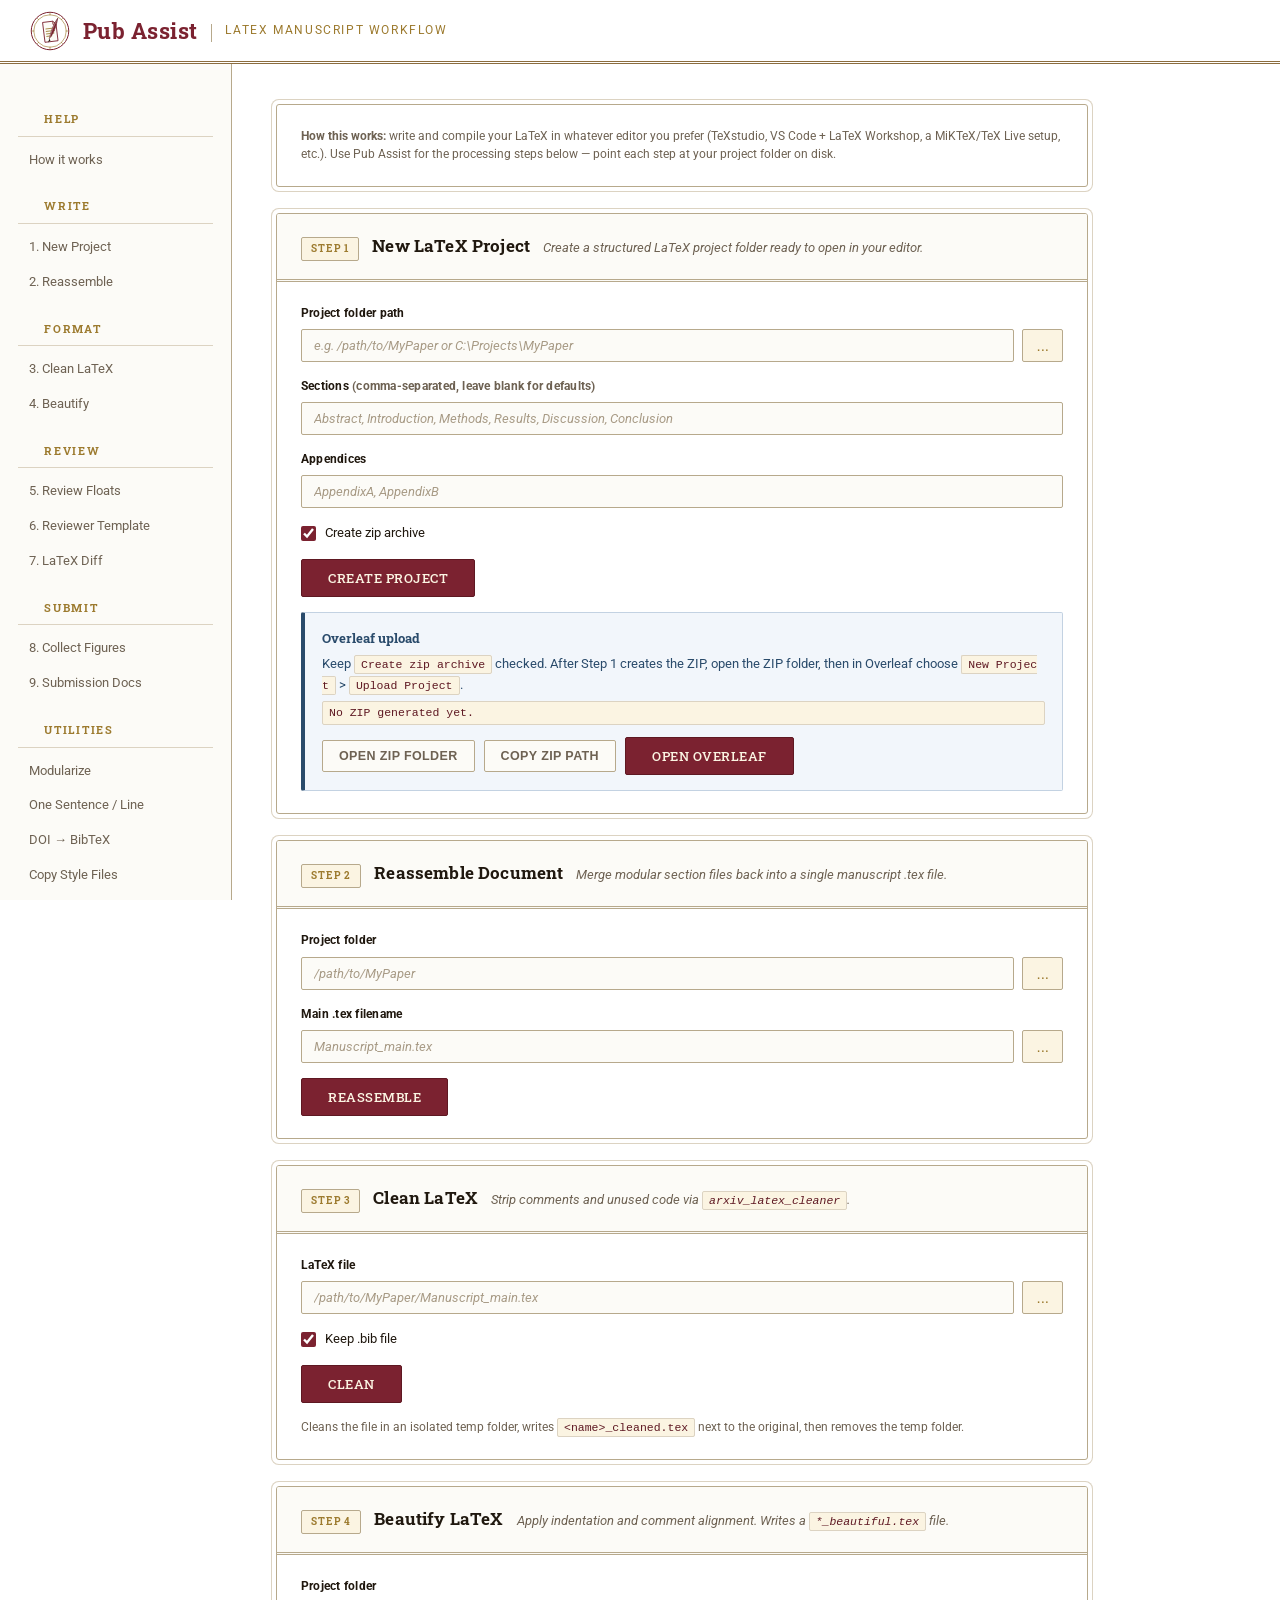
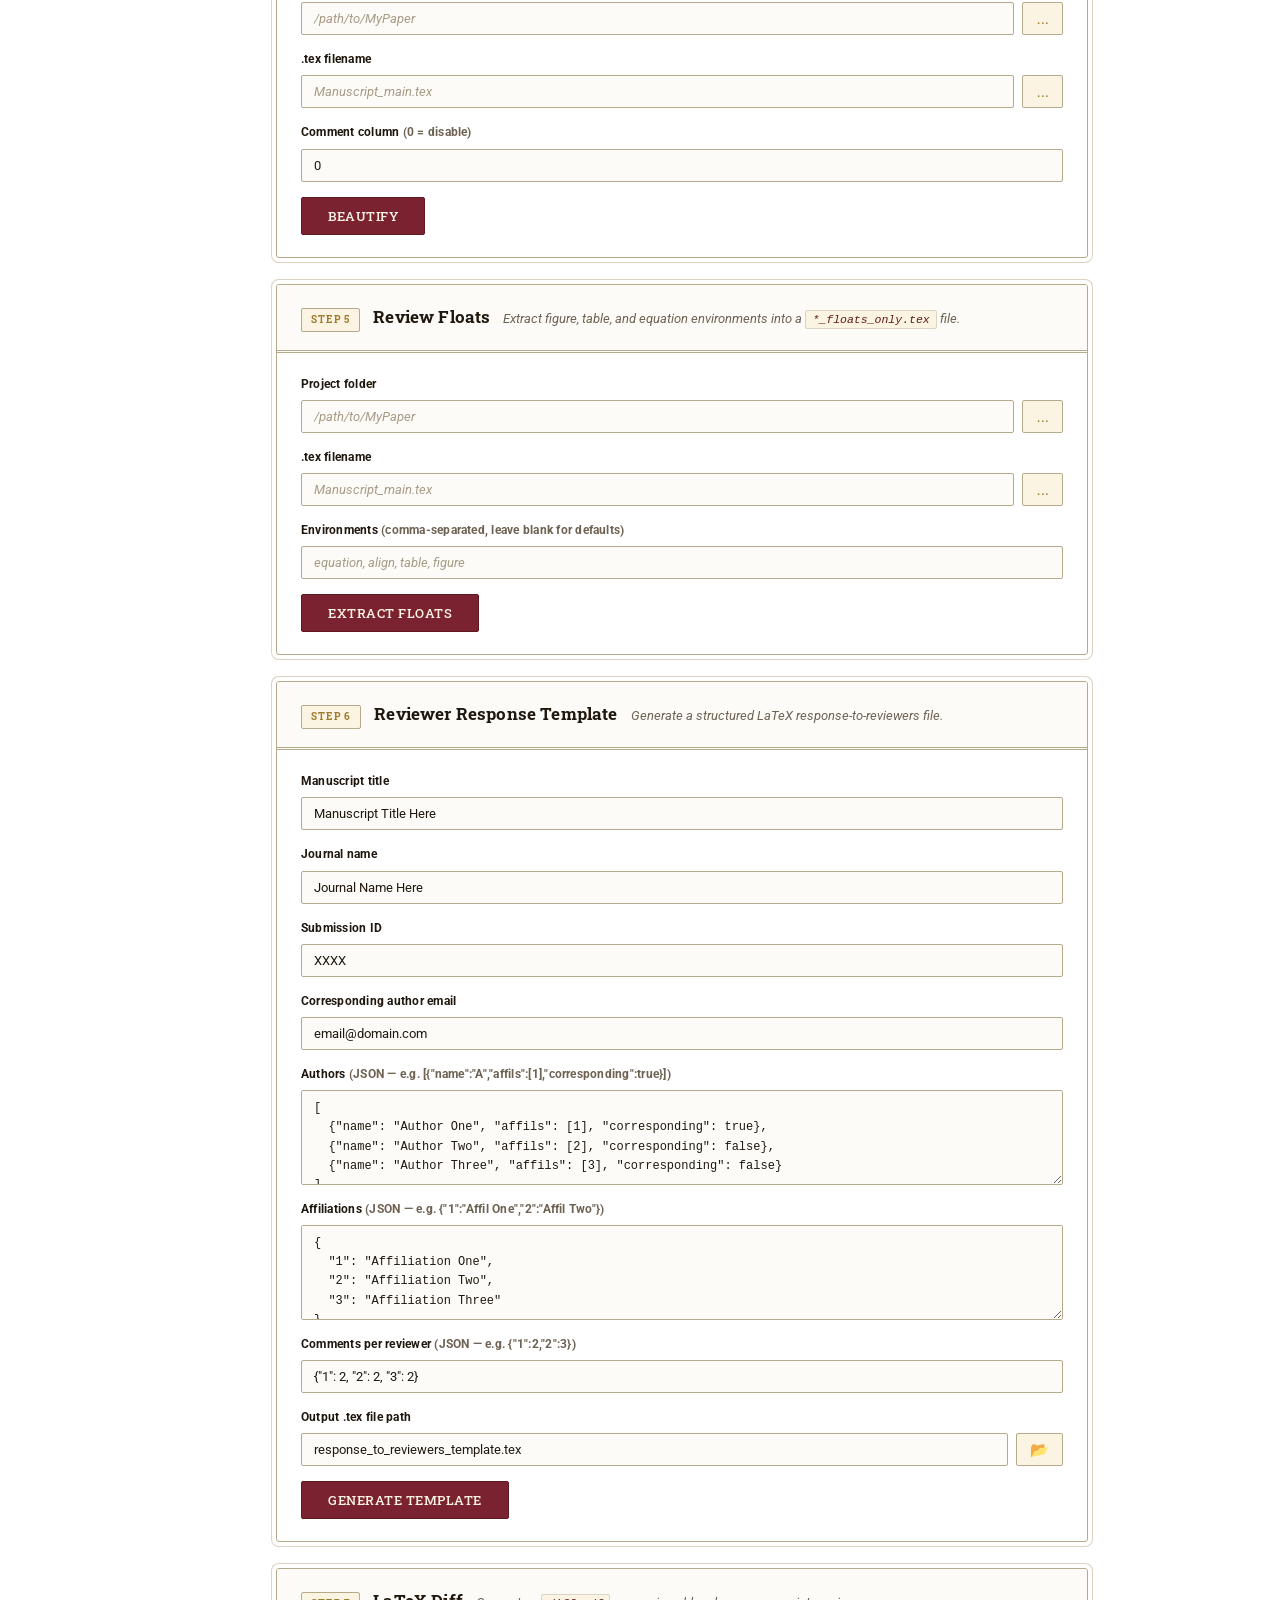
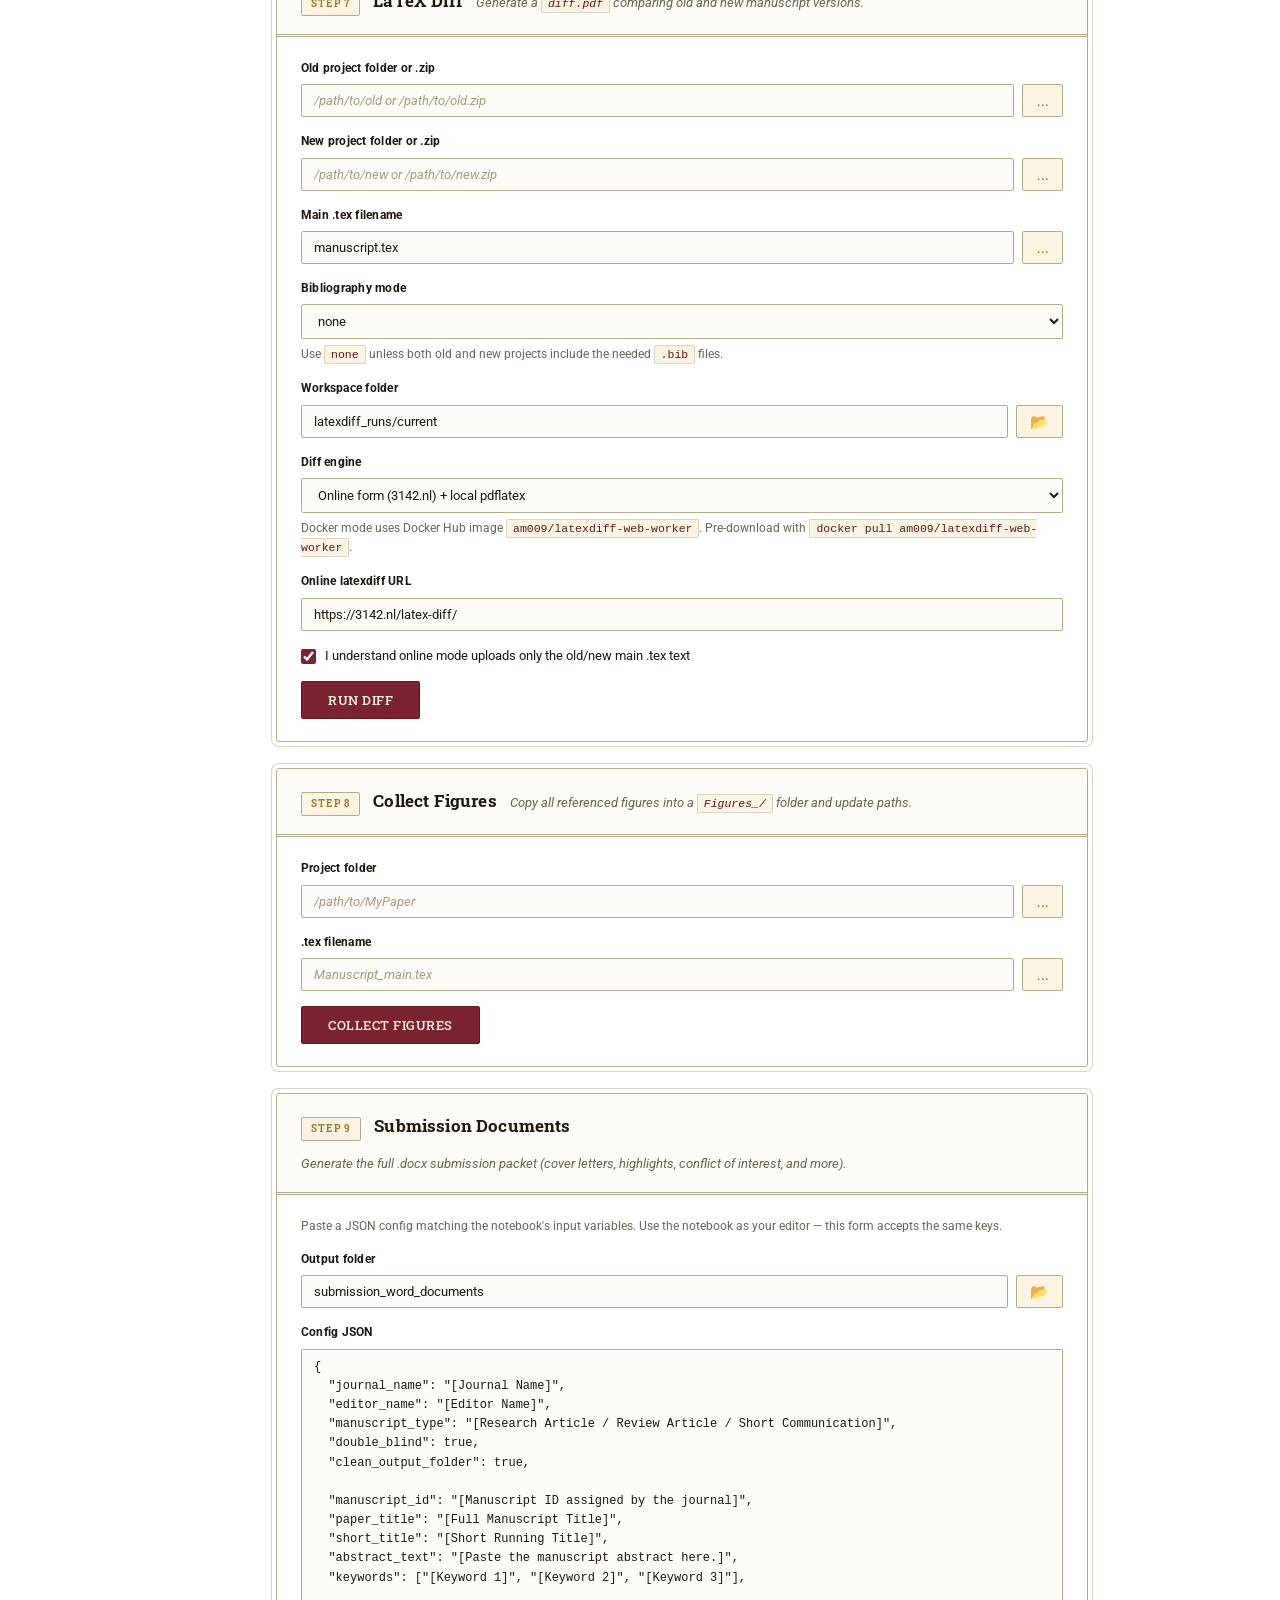
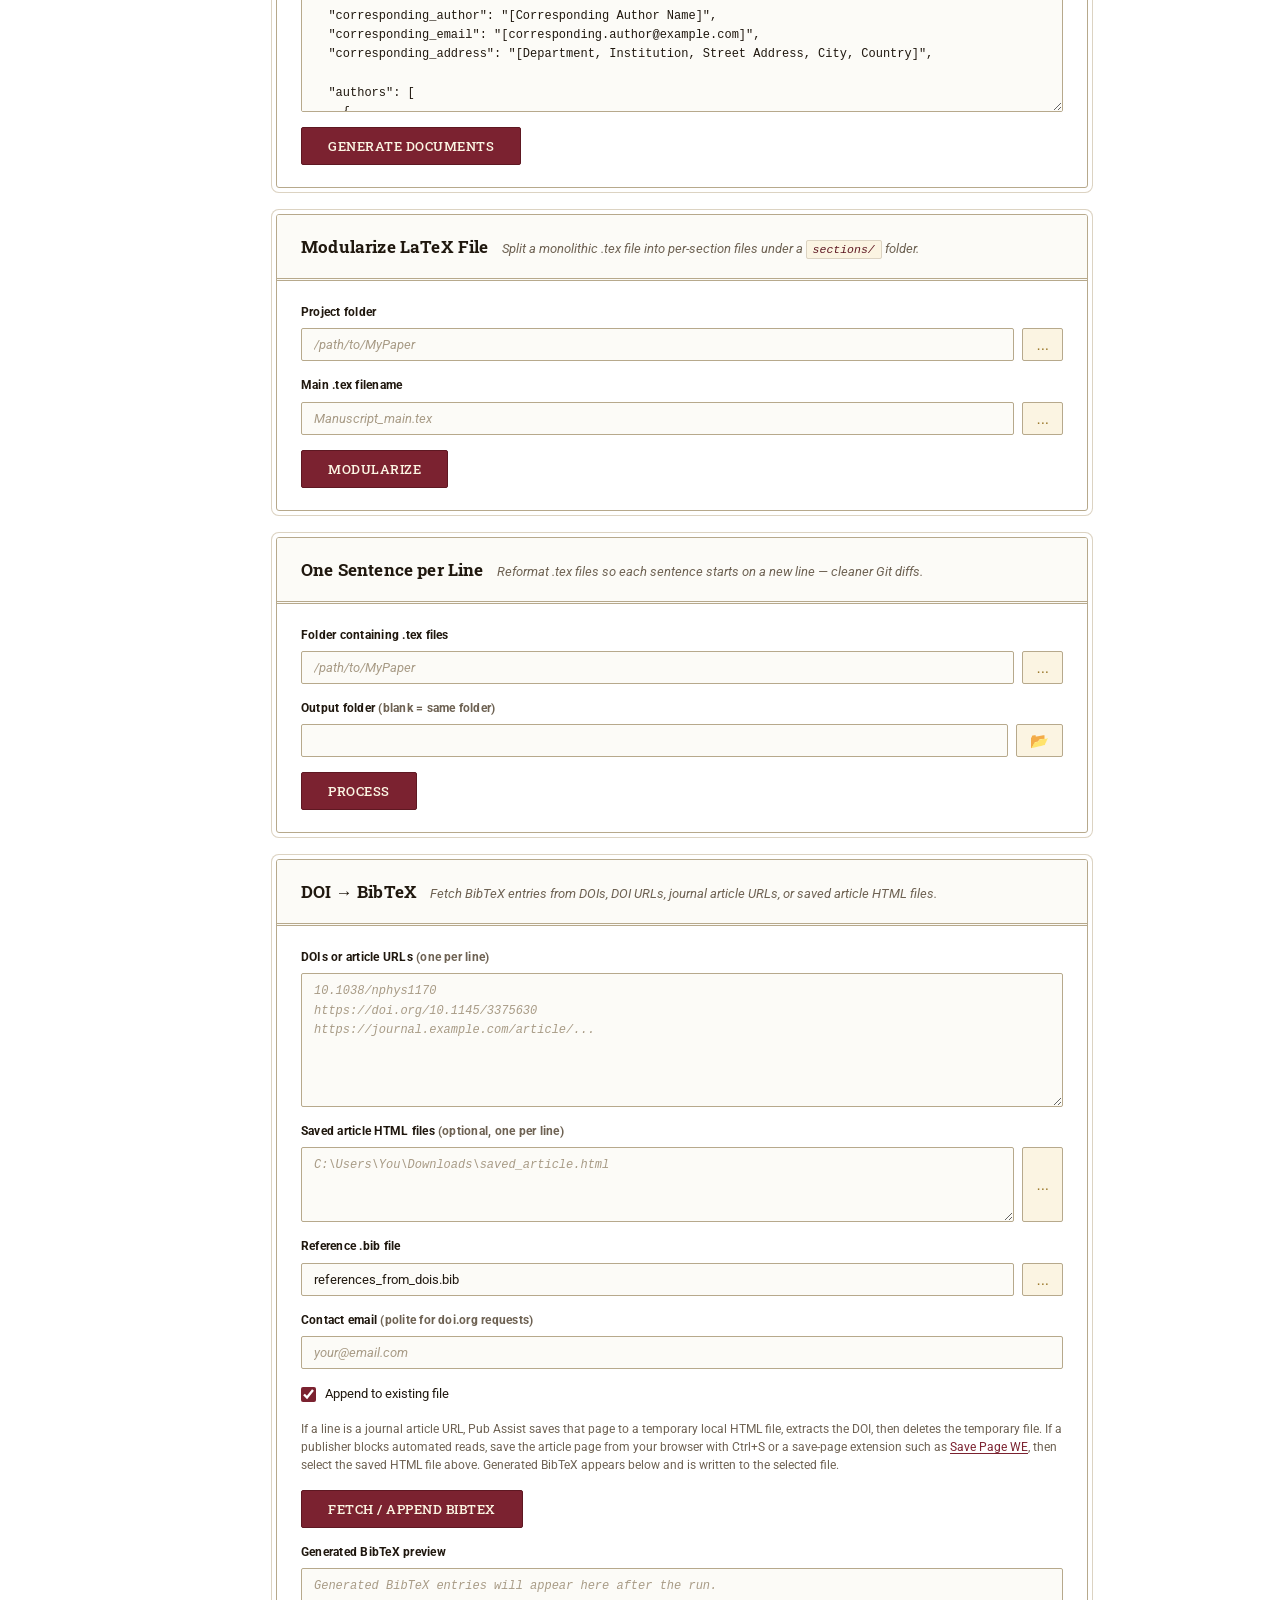
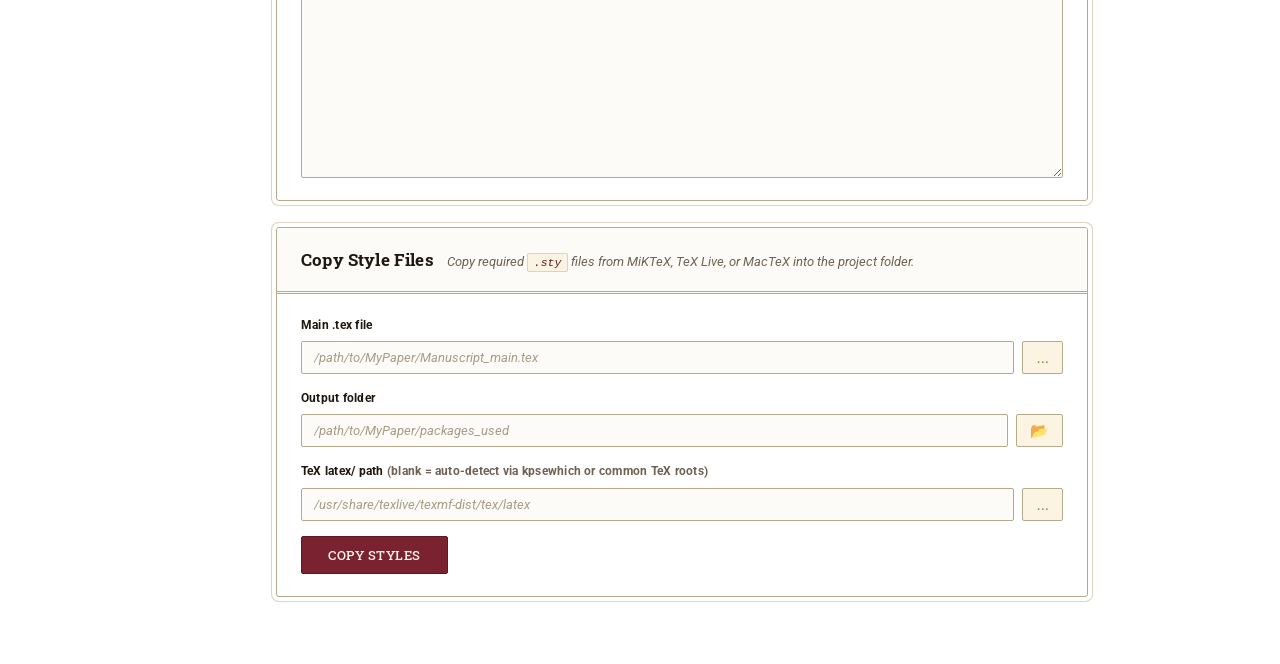
==== commit cdac7af4: "restructured html" ====
--- a/static/index.html
+++ b/static/index.html
@@ -23,24 +23,31 @@
 <div class="layout">
   <!-- Sidebar nav -->
   <nav class="sidebar">
-    <div class="sidebar-section-label">Prepare</div>
+    <div class="sidebar-section-label">Help</div>
+    <a href="#how-it-works" class="nav-item">How it works</a>
+
+    <div class="sidebar-section-label">Write</div>
     <a href="#step-create" class="nav-item">1. New Project</a>
+    <a href="#step-reassemble" class="nav-item">2. Reassemble</a>
+
+    <div class="sidebar-section-label">Format</div>
+    <a href="#step-clean" class="nav-item">3. Clean LaTeX</a>
+    <a href="#step-beautify" class="nav-item">4. Beautify</a>
+
+    <div class="sidebar-section-label">Review</div>
+    <a href="#step-floats" class="nav-item">5. Review Floats</a>
+    <a href="#step-reviewer" class="nav-item">6. Reviewer Template</a>
+    <a href="#step-latexdiff" class="nav-item">7. LaTeX Diff</a>
+
+    <div class="sidebar-section-label">Submit</div>
+    <a href="#step-figures" class="nav-item">8. Collect Figures</a>
+    <a href="#step-submissiondocs" class="nav-item">9. Submission Docs</a>
+
+    <div class="sidebar-section-label">Utilities</div>
     <a href="#step-modularize" class="nav-item">Modularize</a>
     <a href="#step-onesentence" class="nav-item">One Sentence / Line</a>
-    <a href="#step-reassemble" class="nav-item">2. Reassemble</a>
-    <a href="#step-clean" class="nav-item">3. Clean LaTeX</a>
-    <a href="#step-floats" class="nav-item">4. Review Floats</a>
-    <a href="#step-figures" class="nav-item">5. Collect Figures</a>
-    <a href="#step-beautify" class="nav-item">6. Beautify</a>
-
-    <div class="sidebar-section-label">Review</div>
-    <a href="#step-reviewer" class="nav-item">7. Reviewer Template</a>
-    <a href="#step-latexdiff" class="nav-item">8. LaTeX Diff</a>
-
-    <div class="sidebar-section-label">Submit</div>
     <a href="#step-doi2bib" class="nav-item">DOI → BibTeX</a>
     <a href="#step-copystyles" class="nav-item">Copy Style Files</a>
-    <a href="#step-submissiondocs" class="nav-item">9. Submission Docs</a>
   </nav>
 
   <!-- Main content -->
@@ -98,46 +105,6 @@
       </div>
     </section>
 
-    <!-- Modularize -->
-    <section class="tool-card" id="step-modularize">
-      <div class="card-header">
-        <span class="card-title">Modularize LaTeX File</span>
-        <span class="card-desc">Split a monolithic .tex file into per-section files under a <code>sections/</code> folder.</span>
-      </div>
-      <div class="card-body">
-        <div class="form-row">
-          <label>Project folder</label>
-          <input type="text" id="mod-folder" placeholder="/path/to/MyPaper">
-        </div>
-        <div class="form-row">
-          <label>Main .tex filename</label>
-          <input type="text" id="mod-file" placeholder="Manuscript_main.tex">
-        </div>
-        <button class="btn-run" onclick="runModularize()">Modularize</button>
-        <div class="result-box" id="mod-result"></div>
-      </div>
-    </section>
-
-    <!-- One sentence per line -->
-    <section class="tool-card" id="step-onesentence">
-      <div class="card-header">
-        <span class="card-title">One Sentence per Line</span>
-        <span class="card-desc">Reformat .tex files so each sentence starts on a new line — cleaner Git diffs.</span>
-      </div>
-      <div class="card-body">
-        <div class="form-row">
-          <label>Folder containing .tex files</label>
-          <input type="text" id="os-dir" placeholder="/path/to/MyPaper">
-        </div>
-        <div class="form-row">
-          <label>Output folder <span class="hint">(blank = same folder)</span></label>
-          <input type="text" id="os-outdir" placeholder="">
-        </div>
-        <button class="btn-run" onclick="runOneSentence()">Process</button>
-        <div class="result-box" id="os-result"></div>
-      </div>
-    </section>
-
     <!-- Step 2: Reassemble -->
     <section class="tool-card" id="step-reassemble">
       <div class="card-header">
@@ -181,10 +148,35 @@
       </div>
     </section>
 
-    <!-- Step 4: Review Floats -->
+    <!-- Step 4: Beautify -->
+    <section class="tool-card" id="step-beautify">
+      <div class="card-header">
+        <span class="card-step">Step 4</span>
+        <span class="card-title">Beautify LaTeX</span>
+        <span class="card-desc">Apply indentation and comment alignment. Writes a <code>*_beautiful.tex</code> file.</span>
+      </div>
+      <div class="card-body">
+        <div class="form-row">
+          <label>Project folder</label>
+          <input type="text" id="bea-folder" placeholder="/path/to/MyPaper">
+        </div>
+        <div class="form-row">
+          <label>.tex filename</label>
+          <input type="text" id="bea-file" placeholder="Manuscript_main.tex">
+        </div>
+        <div class="form-row">
+          <label>Comment column <span class="hint">(0 = disable)</span></label>
+          <input type="number" id="bea-col" value="0" min="0" max="200">
+        </div>
+        <button class="btn-run" onclick="runBeautify()">Beautify</button>
+        <div class="result-box" id="bea-result"></div>
+      </div>
+    </section>
+
+    <!-- Step 5: Review Floats -->
     <section class="tool-card" id="step-floats">
       <div class="card-header">
-        <span class="card-step">Step 4</span>
+        <span class="card-step">Step 5</span>
         <span class="card-title">Review Floats</span>
         <span class="card-desc">Extract figure, table, and equation environments into a <code>*_floats_only.tex</code> file.</span>
       </div>
@@ -206,56 +198,10 @@
       </div>
     </section>
 
-    <!-- Step 5: Collect Figures -->
-    <section class="tool-card" id="step-figures">
-      <div class="card-header">
-        <span class="card-step">Step 5</span>
-        <span class="card-title">Collect Figures</span>
-        <span class="card-desc">Copy all referenced figures into a <code>Figures_/</code> folder and update paths.</span>
-      </div>
-      <div class="card-body">
-        <div class="form-row">
-          <label>Project folder</label>
-          <input type="text" id="fig-folder" placeholder="/path/to/MyPaper">
-        </div>
-        <div class="form-row">
-          <label>.tex filename</label>
-          <input type="text" id="fig-file" placeholder="Manuscript_main.tex">
-        </div>
-        <button class="btn-run" onclick="runCollectFigures()">Collect Figures</button>
-        <div class="result-box" id="fig-result"></div>
-      </div>
-    </section>
-
-    <!-- Step 6: Beautify -->
-    <section class="tool-card" id="step-beautify">
+    <!-- Step 6: Reviewer Response Template -->
+    <section class="tool-card" id="step-reviewer">
       <div class="card-header">
         <span class="card-step">Step 6</span>
-        <span class="card-title">Beautify LaTeX</span>
-        <span class="card-desc">Apply indentation and comment alignment. Writes a <code>*_beautiful.tex</code> file.</span>
-      </div>
-      <div class="card-body">
-        <div class="form-row">
-          <label>Project folder</label>
-          <input type="text" id="bea-folder" placeholder="/path/to/MyPaper">
-        </div>
-        <div class="form-row">
-          <label>.tex filename</label>
-          <input type="text" id="bea-file" placeholder="Manuscript_main.tex">
-        </div>
-        <div class="form-row">
-          <label>Comment column <span class="hint">(0 = disable)</span></label>
-          <input type="number" id="bea-col" value="0" min="0" max="200">
-        </div>
-        <button class="btn-run" onclick="runBeautify()">Beautify</button>
-        <div class="result-box" id="bea-result"></div>
-      </div>
-    </section>
-
-    <!-- Step 7: Reviewer Response Template -->
-    <section class="tool-card" id="step-reviewer">
-      <div class="card-header">
-        <span class="card-step">Step 7</span>
         <span class="card-title">Reviewer Response Template</span>
         <span class="card-desc">Generate a structured LaTeX response-to-reviewers file.</span>
       </div>
@@ -305,10 +251,10 @@
       </div>
     </section>
 
-    <!-- Step 8: LaTeX Diff -->
+    <!-- Step 7: LaTeX Diff -->
     <section class="tool-card" id="step-latexdiff">
       <div class="card-header">
-        <span class="card-step">Step 8</span>
+        <span class="card-step">Step 7</span>
         <span class="card-title">LaTeX Diff</span>
         <span class="card-desc">Generate a <code>diff.pdf</code> comparing old and new manuscript versions.</span>
       </div>
@@ -360,64 +306,24 @@
       </div>
     </section>
 
-    <!-- DOI → BibTeX -->
-    <section class="tool-card" id="step-doi2bib">
-      <div class="card-header">
-        <span class="card-title">DOI → BibTeX</span>
-        <span class="card-desc">Fetch BibTeX entries from DOIs, DOI URLs, journal article URLs, or saved article HTML files.</span>
-      </div>
-      <div class="card-body">
-        <div class="form-row">
-          <label>DOIs or article URLs <span class="hint">(one per line)</span></label>
-          <textarea id="doi-list" rows="6" placeholder="10.1038/nphys1170&#10;https://doi.org/10.1145/3375630&#10;https://journal.example.com/article/..."></textarea>
-        </div>
-        <div class="form-row">
-          <label>Saved article HTML files <span class="hint">(optional, one per line)</span></label>
-          <textarea id="doi-html-files" rows="3" placeholder="C:\Users\You\Downloads\saved_article.html"></textarea>
-        </div>
-        <div class="form-row">
-          <label>Reference .bib file</label>
-          <input type="text" id="doi-output" value="references_from_dois.bib">
-        </div>
-        <div class="form-row">
-          <label>Contact email <span class="hint">(polite for doi.org requests)</span></label>
-          <input type="text" id="doi-email" placeholder="your@email.com">
-        </div>
-        <div class="form-row-check">
-          <input type="checkbox" id="doi-append" checked>
-          <label for="doi-append">Append to existing file</label>
-        </div>
-        <p class="hint">If a line is a journal article URL, Pub Assist saves that page to a temporary local HTML file, extracts the DOI, then deletes the temporary file. If a publisher blocks automated reads, save the article page from your browser with Ctrl+S or a save-page extension such as <a href="https://chromewebstore.google.com/detail/save-page-we/dhhpefjklgkmgeafimnjhojgjamoafof" target="_blank" rel="noopener noreferrer">Save Page WE</a>, then select the saved HTML file above. Generated BibTeX appears below and is written to the selected file.</p>
-        <button class="btn-run" onclick="runDoi2Bib()">Fetch / Append BibTeX</button>
-        <div class="result-box" id="doi-result"></div>
-        <div class="form-row">
-          <label>Generated BibTeX preview</label>
-          <textarea id="doi-preview" rows="10" readonly placeholder="Generated BibTeX entries will appear here after the run."></textarea>
-        </div>
-      </div>
-    </section>
-
-    <!-- Copy Style Files -->
-    <section class="tool-card" id="step-copystyles">
-      <div class="card-header">
-        <span class="card-title">Copy Style Files</span>
-        <span class="card-desc">Copy required <code>.sty</code> files from MiKTeX, TeX Live, or MacTeX into the project folder.</span>
-      </div>
-      <div class="card-body">
-        <div class="form-row">
-          <label>Main .tex file</label>
-          <input type="text" id="cs-file" placeholder="/path/to/MyPaper/Manuscript_main.tex">
-        </div>
-        <div class="form-row">
-          <label>Output folder</label>
-          <input type="text" id="cs-out" placeholder="/path/to/MyPaper/packages_used">
-        </div>
-        <div class="form-row">
-          <label>TeX latex/ path <span class="hint">(blank = auto-detect via kpsewhich or common TeX roots)</span></label>
-          <input type="text" id="cs-miktex" placeholder="/usr/share/texlive/texmf-dist/tex/latex">
-        </div>
-        <button class="btn-run" onclick="runCopyStyles()">Copy Styles</button>
-        <div class="result-box" id="cs-result"></div>
+    <!-- Step 8: Collect Figures -->
+    <section class="tool-card" id="step-figures">
+      <div class="card-header">
+        <span class="card-step">Step 8</span>
+        <span class="card-title">Collect Figures</span>
+        <span class="card-desc">Copy all referenced figures into a <code>Figures_/</code> folder and update paths.</span>
+      </div>
+      <div class="card-body">
+        <div class="form-row">
+          <label>Project folder</label>
+          <input type="text" id="fig-folder" placeholder="/path/to/MyPaper">
+        </div>
+        <div class="form-row">
+          <label>.tex filename</label>
+          <input type="text" id="fig-file" placeholder="Manuscript_main.tex">
+        </div>
+        <button class="btn-run" onclick="runCollectFigures()">Collect Figures</button>
+        <div class="result-box" id="fig-result"></div>
       </div>
     </section>
 
@@ -511,6 +417,107 @@
       </div>
     </section>
 
+    <!-- Modularize -->
+    <section class="tool-card" id="step-modularize">
+      <div class="card-header">
+        <span class="card-title">Modularize LaTeX File</span>
+        <span class="card-desc">Split a monolithic .tex file into per-section files under a <code>sections/</code> folder.</span>
+      </div>
+      <div class="card-body">
+        <div class="form-row">
+          <label>Project folder</label>
+          <input type="text" id="mod-folder" placeholder="/path/to/MyPaper">
+        </div>
+        <div class="form-row">
+          <label>Main .tex filename</label>
+          <input type="text" id="mod-file" placeholder="Manuscript_main.tex">
+        </div>
+        <button class="btn-run" onclick="runModularize()">Modularize</button>
+        <div class="result-box" id="mod-result"></div>
+      </div>
+    </section>
+
+    <!-- One sentence per line -->
+    <section class="tool-card" id="step-onesentence">
+      <div class="card-header">
+        <span class="card-title">One Sentence per Line</span>
+        <span class="card-desc">Reformat .tex files so each sentence starts on a new line — cleaner Git diffs.</span>
+      </div>
+      <div class="card-body">
+        <div class="form-row">
+          <label>Folder containing .tex files</label>
+          <input type="text" id="os-dir" placeholder="/path/to/MyPaper">
+        </div>
+        <div class="form-row">
+          <label>Output folder <span class="hint">(blank = same folder)</span></label>
+          <input type="text" id="os-outdir" placeholder="">
+        </div>
+        <button class="btn-run" onclick="runOneSentence()">Process</button>
+        <div class="result-box" id="os-result"></div>
+      </div>
+    </section>
+
+    <!-- DOI → BibTeX -->
+    <section class="tool-card" id="step-doi2bib">
+      <div class="card-header">
+        <span class="card-title">DOI → BibTeX</span>
+        <span class="card-desc">Fetch BibTeX entries from DOIs, DOI URLs, journal article URLs, or saved article HTML files.</span>
+      </div>
+      <div class="card-body">
+        <div class="form-row">
+          <label>DOIs or article URLs <span class="hint">(one per line)</span></label>
+          <textarea id="doi-list" rows="6" placeholder="10.1038/nphys1170&#10;https://doi.org/10.1145/3375630&#10;https://journal.example.com/article/..."></textarea>
+        </div>
+        <div class="form-row">
+          <label>Saved article HTML files <span class="hint">(optional, one per line)</span></label>
+          <textarea id="doi-html-files" rows="3" placeholder="C:\Users\You\Downloads\saved_article.html"></textarea>
+        </div>
+        <div class="form-row">
+          <label>Reference .bib file</label>
+          <input type="text" id="doi-output" value="references_from_dois.bib">
+        </div>
+        <div class="form-row">
+          <label>Contact email <span class="hint">(polite for doi.org requests)</span></label>
+          <input type="text" id="doi-email" placeholder="your@email.com">
+        </div>
+        <div class="form-row-check">
+          <input type="checkbox" id="doi-append" checked>
+          <label for="doi-append">Append to existing file</label>
+        </div>
+        <p class="hint">If a line is a journal article URL, Pub Assist saves that page to a temporary local HTML file, extracts the DOI, then deletes the temporary file. If a publisher blocks automated reads, save the article page from your browser with Ctrl+S or a save-page extension such as <a href="https://chromewebstore.google.com/detail/save-page-we/dhhpefjklgkmgeafimnjhojgjamoafof" target="_blank" rel="noopener noreferrer">Save Page WE</a>, then select the saved HTML file above. Generated BibTeX appears below and is written to the selected file.</p>
+        <button class="btn-run" onclick="runDoi2Bib()">Fetch / Append BibTeX</button>
+        <div class="result-box" id="doi-result"></div>
+        <div class="form-row">
+          <label>Generated BibTeX preview</label>
+          <textarea id="doi-preview" rows="10" readonly placeholder="Generated BibTeX entries will appear here after the run."></textarea>
+        </div>
+      </div>
+    </section>
+
+    <!-- Copy Style Files -->
+    <section class="tool-card" id="step-copystyles">
+      <div class="card-header">
+        <span class="card-title">Copy Style Files</span>
+        <span class="card-desc">Copy required <code>.sty</code> files from MiKTeX, TeX Live, or MacTeX into the project folder.</span>
+      </div>
+      <div class="card-body">
+        <div class="form-row">
+          <label>Main .tex file</label>
+          <input type="text" id="cs-file" placeholder="/path/to/MyPaper/Manuscript_main.tex">
+        </div>
+        <div class="form-row">
+          <label>Output folder</label>
+          <input type="text" id="cs-out" placeholder="/path/to/MyPaper/packages_used">
+        </div>
+        <div class="form-row">
+          <label>TeX latex/ path <span class="hint">(blank = auto-detect via kpsewhich or common TeX roots)</span></label>
+          <input type="text" id="cs-miktex" placeholder="/usr/share/texlive/texmf-dist/tex/latex">
+        </div>
+        <button class="btn-run" onclick="runCopyStyles()">Copy Styles</button>
+        <div class="result-box" id="cs-result"></div>
+      </div>
+    </section>
+
   </main>
 </div>
 
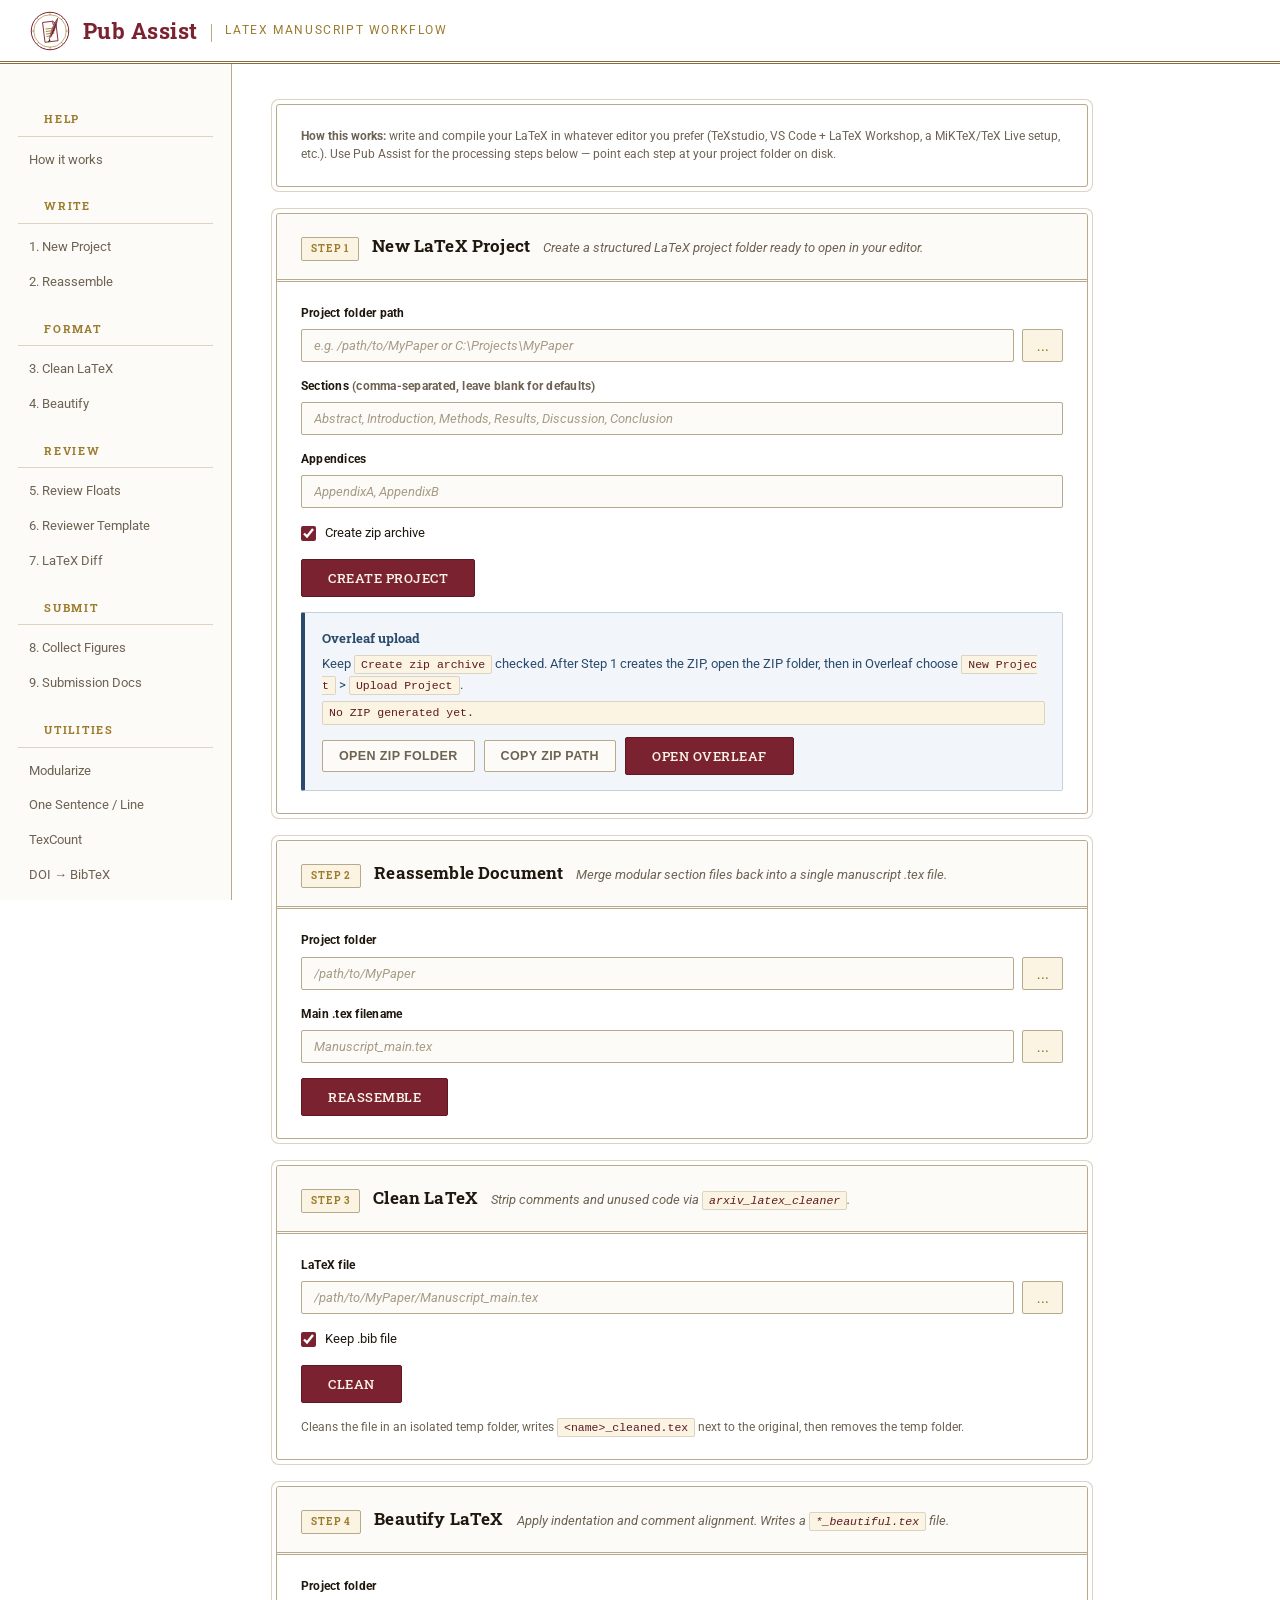
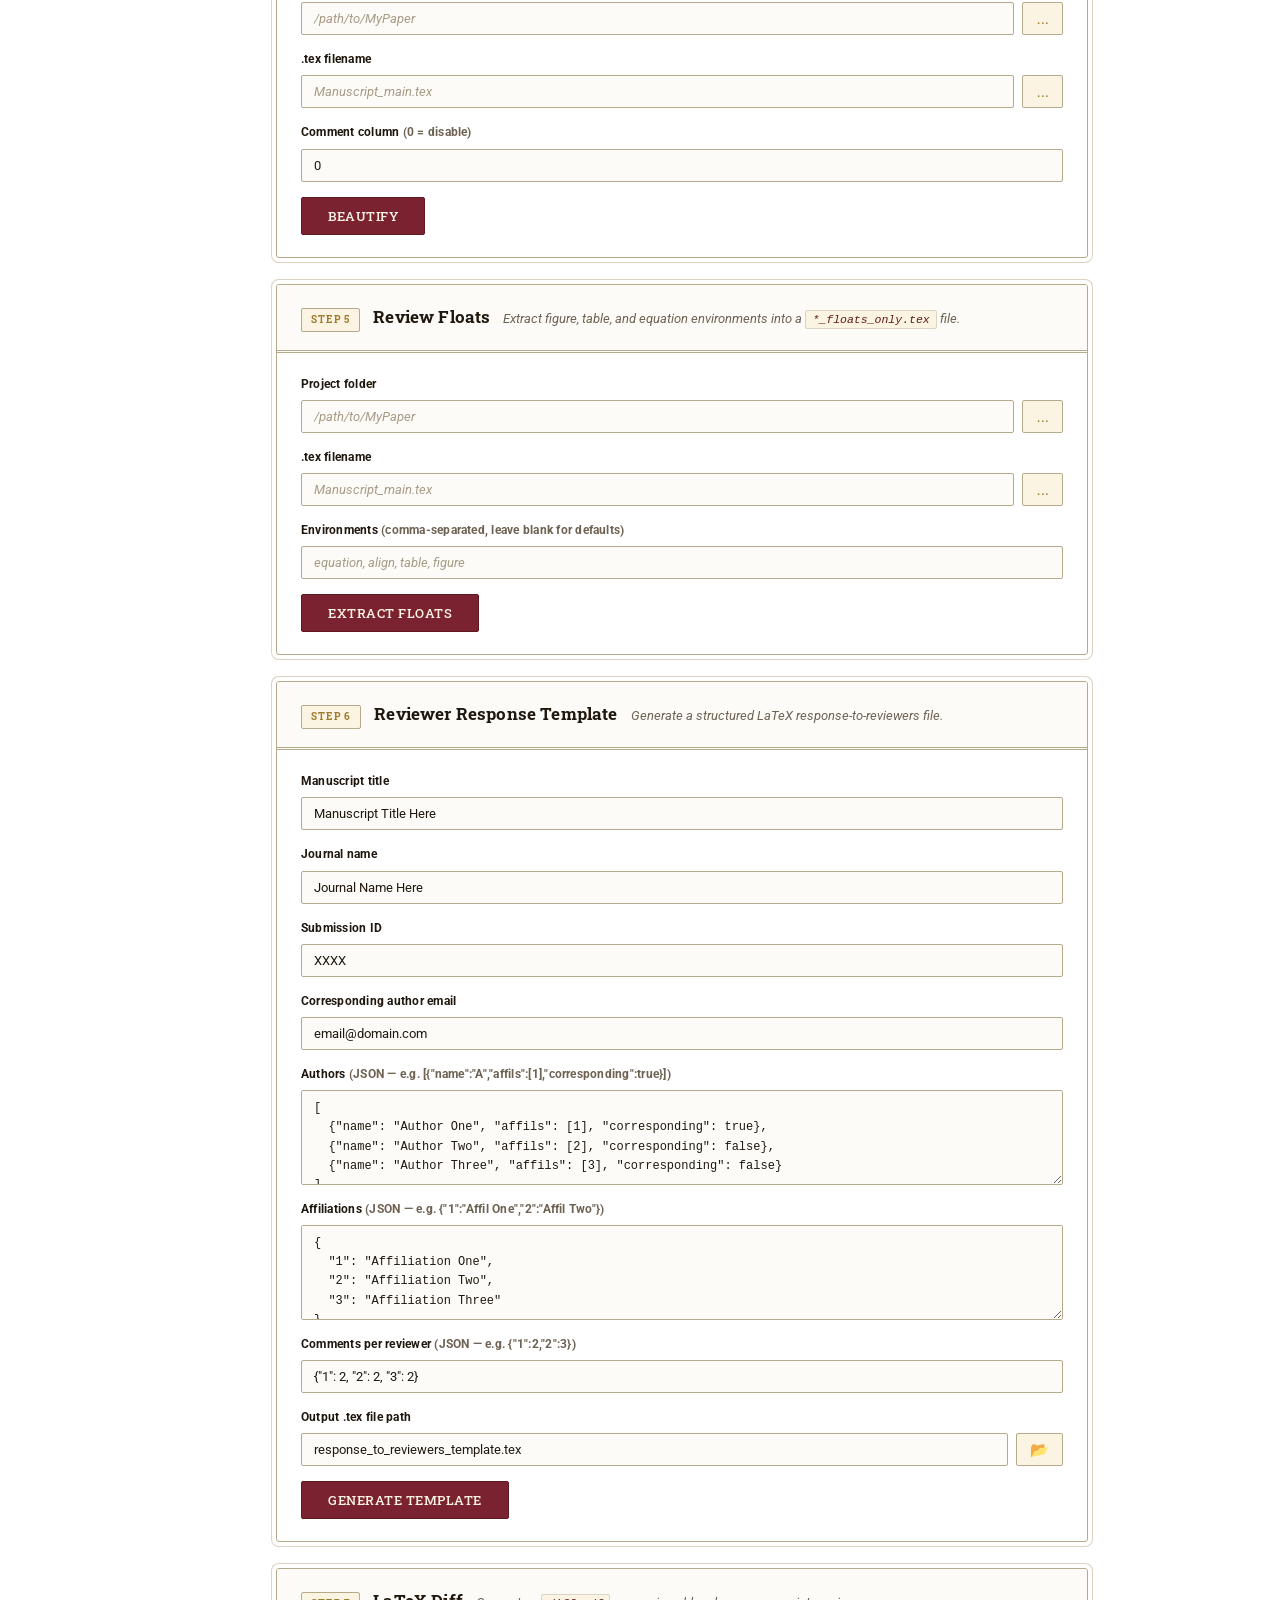
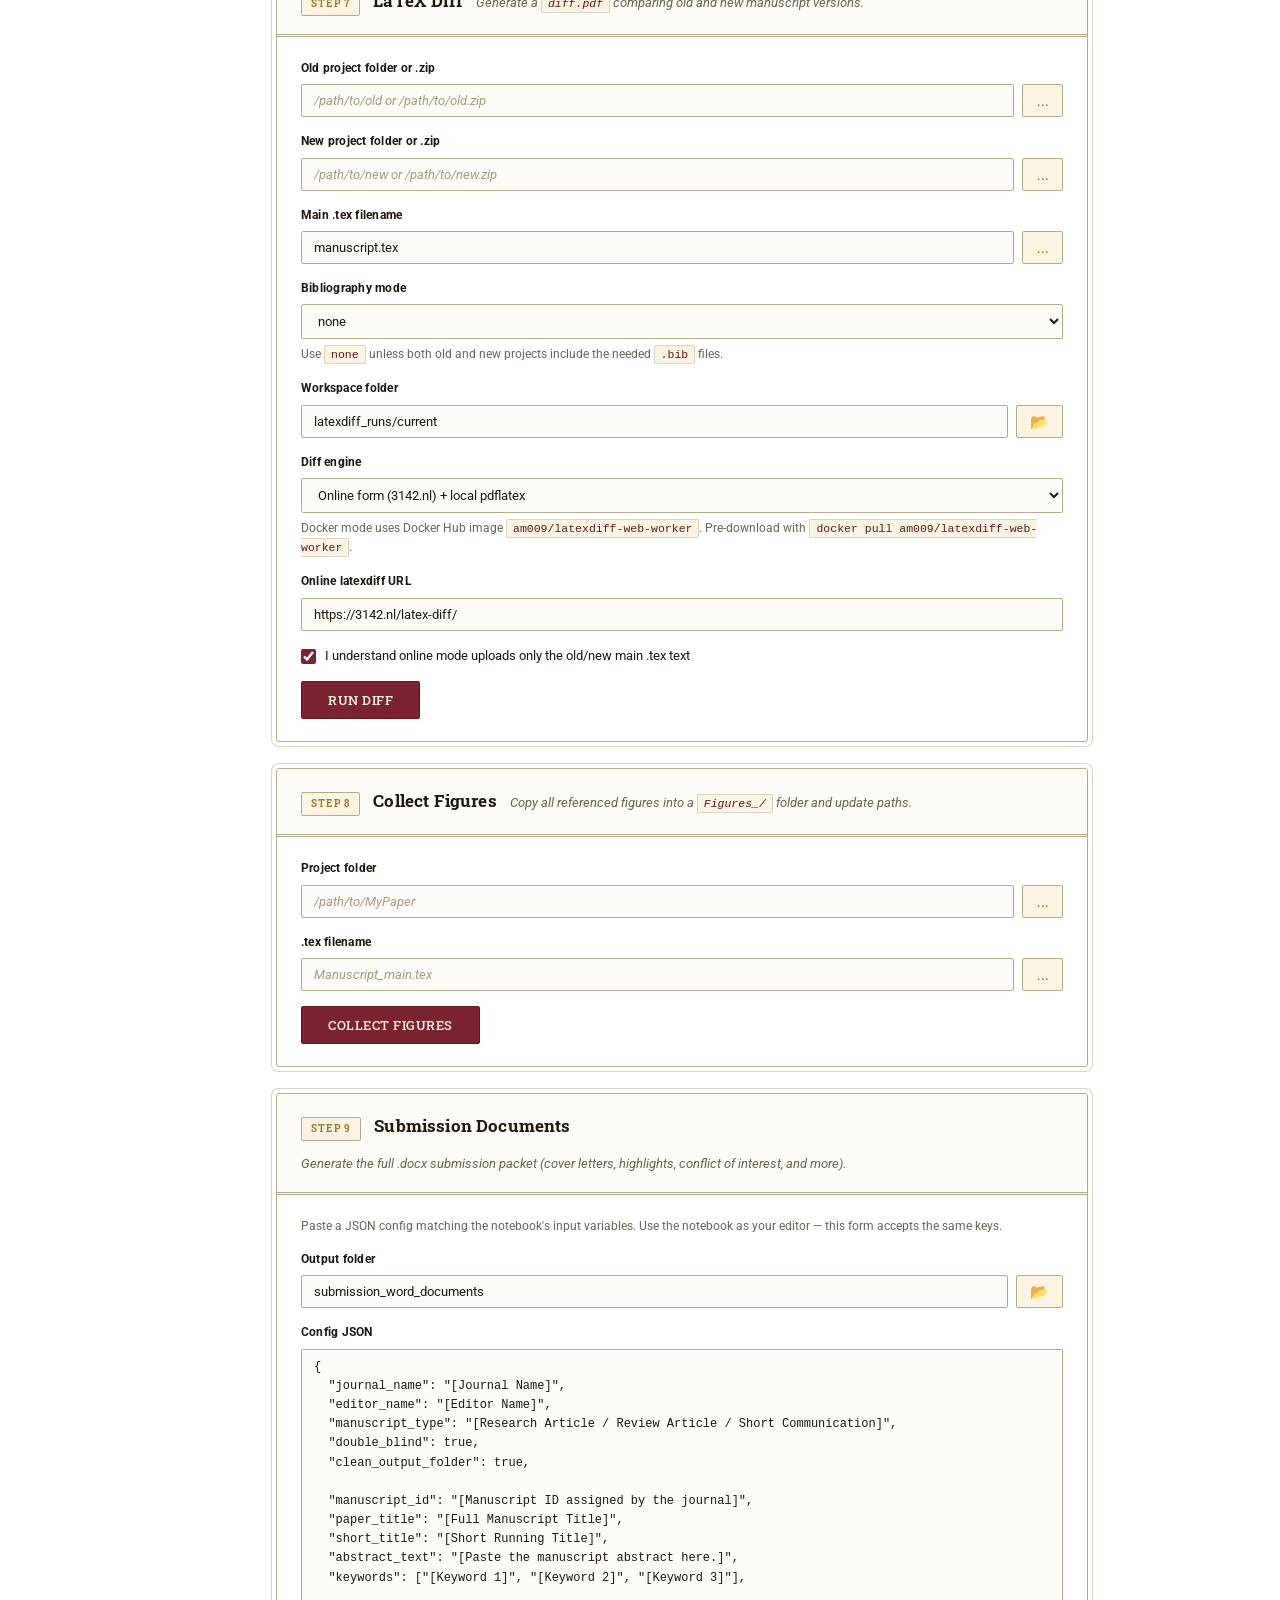
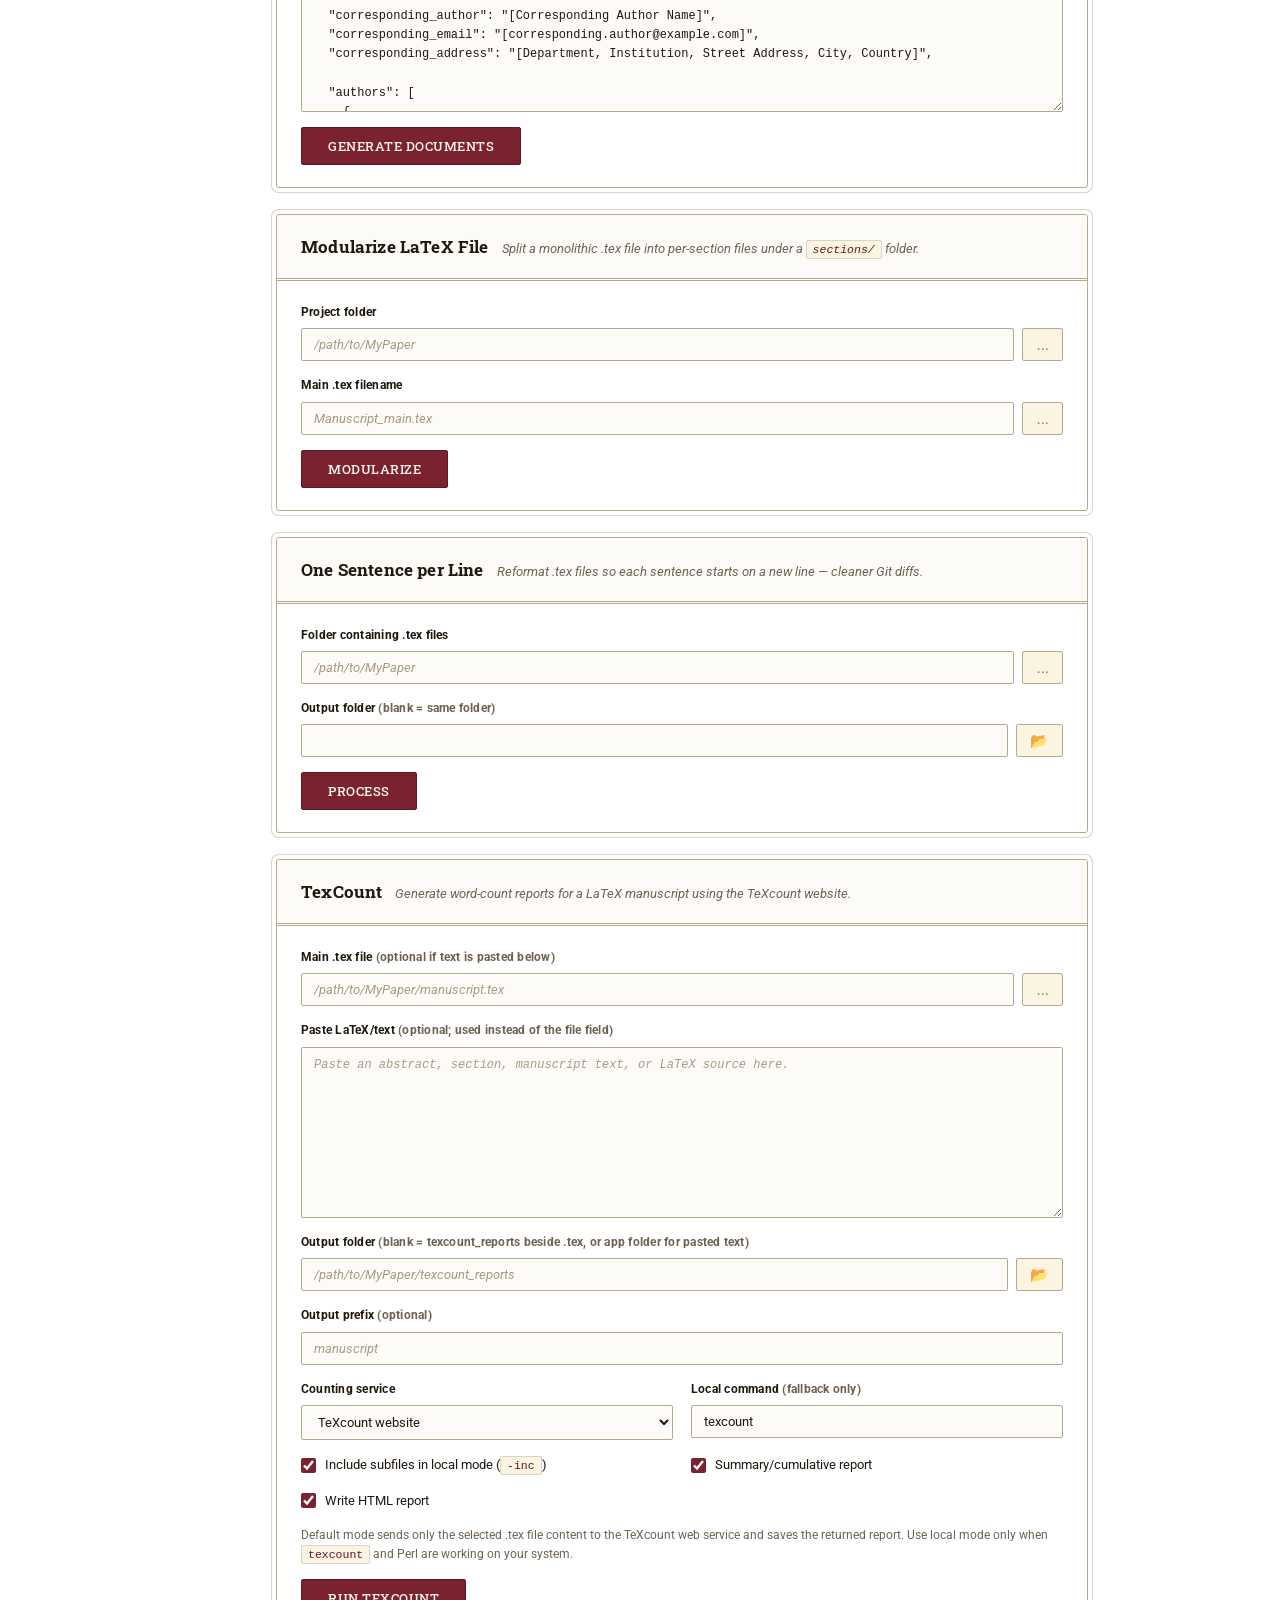
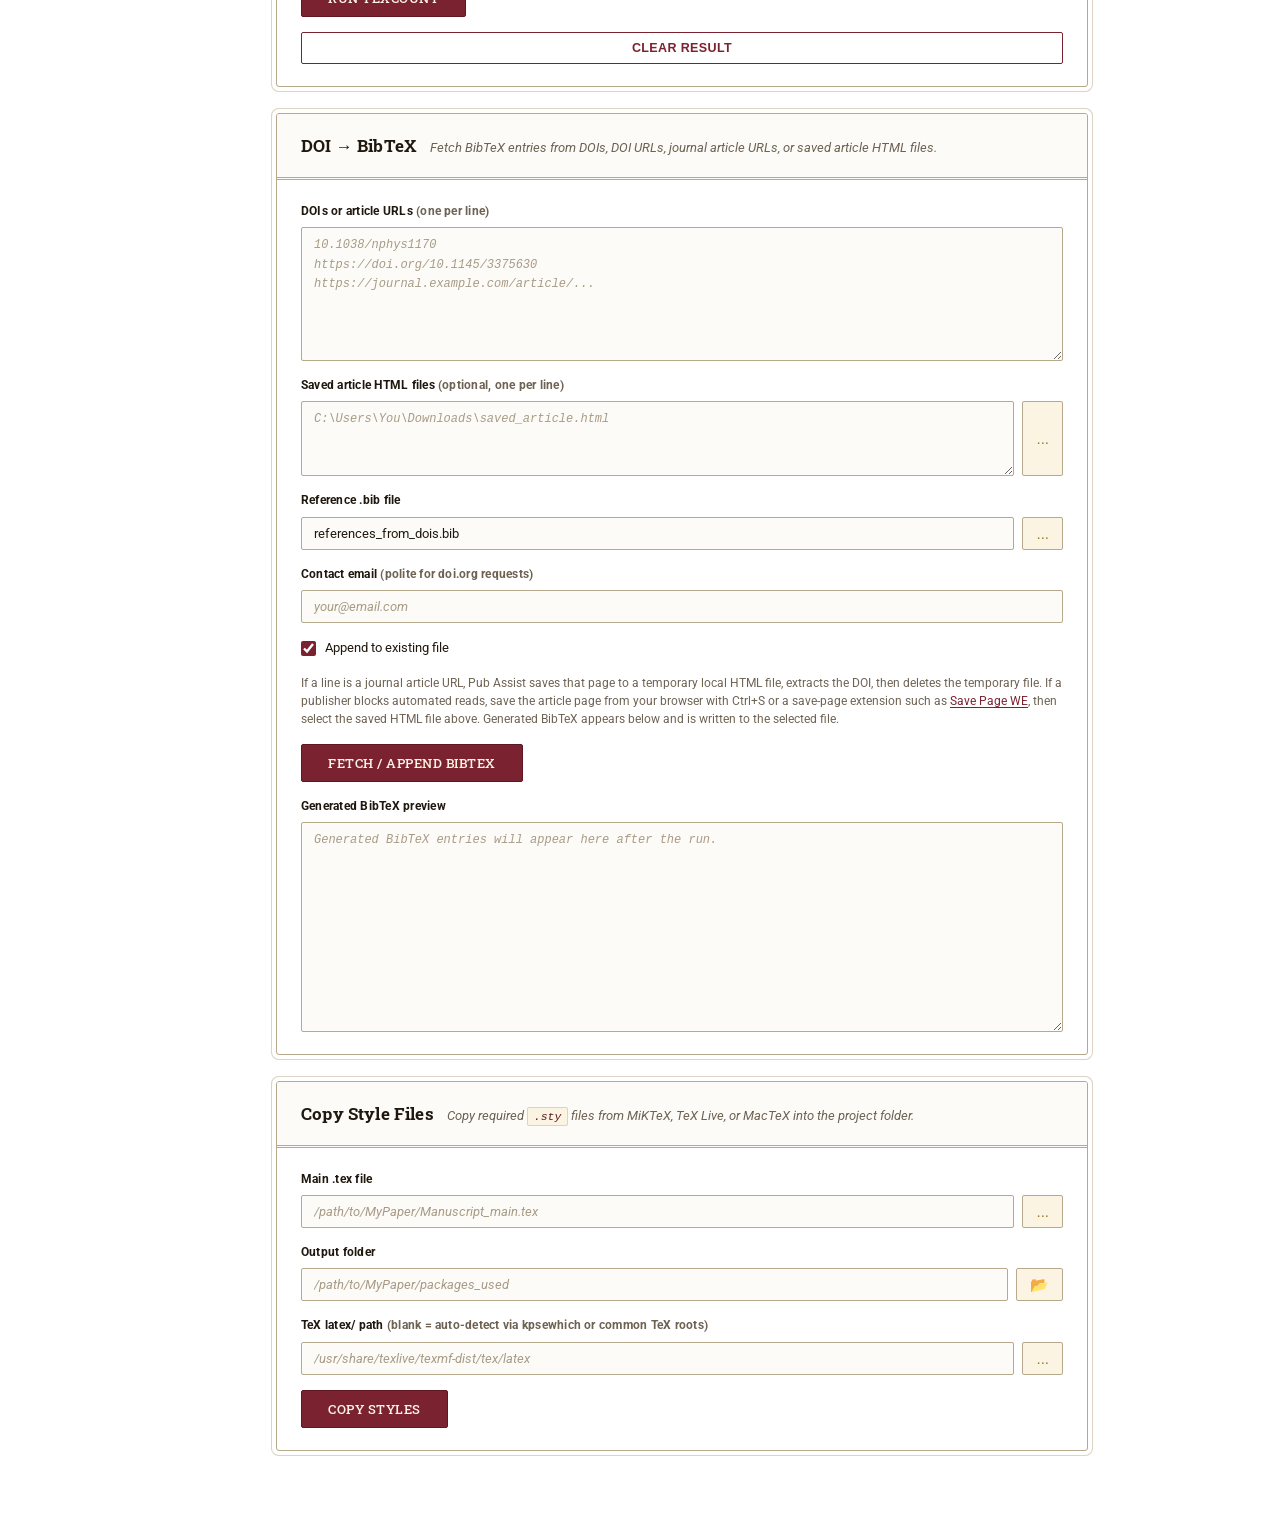
==== commit e721fb5b: "enhanced and cleaned" ====
--- a/static/index.html
+++ b/static/index.html
@@ -46,6 +46,7 @@
     <div class="sidebar-section-label">Utilities</div>
     <a href="#step-modularize" class="nav-item">Modularize</a>
     <a href="#step-onesentence" class="nav-item">One Sentence / Line</a>
+    <a href="#step-texcount" class="nav-item">TexCount</a>
     <a href="#step-doi2bib" class="nav-item">DOI → BibTeX</a>
     <a href="#step-copystyles" class="nav-item">Copy Style Files</a>
   </nav>
@@ -457,6 +458,61 @@
       </div>
     </section>
 
+    <!-- TexCount -->
+    <section class="tool-card" id="step-texcount">
+      <div class="card-header">
+        <span class="card-title">TexCount</span>
+        <span class="card-desc">Generate word-count reports for a LaTeX manuscript using the TeXcount website.</span>
+      </div>
+      <div class="card-body">
+        <div class="form-row">
+          <label>Main .tex file <span class="hint">(optional if text is pasted below)</span></label>
+          <input type="text" id="tc-file" placeholder="/path/to/MyPaper/manuscript.tex">
+        </div>
+        <div class="form-row">
+          <label>Paste LaTeX/text <span class="hint">(optional; used instead of the file field)</span></label>
+          <textarea id="tc-text" rows="8" placeholder="Paste an abstract, section, manuscript text, or LaTeX source here."></textarea>
+        </div>
+        <div class="form-row">
+          <label>Output folder <span class="hint">(blank = texcount_reports beside .tex, or app folder for pasted text)</span></label>
+          <input type="text" id="tc-output" placeholder="/path/to/MyPaper/texcount_reports">
+        </div>
+        <div class="form-row">
+          <label>Output prefix <span class="hint">(optional)</span></label>
+          <input type="text" id="tc-prefix" placeholder="manuscript">
+        </div>
+        <div class="form-grid two-col">
+          <div class="form-row">
+            <label>Counting service</label>
+            <select id="tc-service">
+              <option value="online" selected>TeXcount website</option>
+              <option value="local">Local texcount command</option>
+            </select>
+          </div>
+          <div class="form-row">
+            <label>Local command <span class="hint">(fallback only)</span></label>
+            <input type="text" id="tc-command" value="texcount">
+          </div>
+          <div class="form-row-check">
+            <input type="checkbox" id="tc-inc" checked>
+            <label for="tc-inc">Include subfiles in local mode (<code>-inc</code>)</label>
+          </div>
+          <div class="form-row-check">
+            <input type="checkbox" id="tc-sum" checked>
+            <label for="tc-sum">Summary/cumulative report</label>
+          </div>
+          <div class="form-row-check">
+            <input type="checkbox" id="tc-html" checked>
+            <label for="tc-html">Write HTML report</label>
+          </div>
+        </div>
+        <p class="hint">Default mode sends only the selected .tex file content to the TeXcount web service and saves the returned report. Use local mode only when <code>texcount</code> and Perl are working on your system.</p>
+        <button class="btn-run" onclick="runTexCount()">Run TexCount</button>
+        <button class="btn-secondary" onclick="clearResult('tc-result')">Clear Result</button>
+        <div class="result-box" id="tc-result"></div>
+      </div>
+    </section>
+
     <!-- DOI → BibTeX -->
     <section class="tool-card" id="step-doi2bib">
       <div class="card-header">
@@ -521,6 +577,6 @@
   </main>
 </div>
 
-<script src="/static/app.js?v=20260603-savedhtml"></script>
+<script src="/static/app.js?v=20260604-texcount-compact"></script>
 </body>
 </html>
--- a/static/style.css
+++ b/static/style.css
@@ -204,6 +204,13 @@
   font-size: 13px;
   color: var(--text);
 }
+.form-grid {
+  display: grid;
+  gap: 15px 18px;
+}
+.form-grid.two-col {
+  grid-template-columns: repeat(2, minmax(0, 1fr));
+}
 .form-row-check input[type=checkbox] { width: 15px; height: 15px; accent-color: var(--accent); cursor: pointer; }
 
 input[type=text],
@@ -339,6 +346,10 @@
 code  { font-family: "Roboto Mono", "Consolas", monospace; font-size: 11.5px; background: var(--gold-sft); color: var(--accent-dk); padding: 2px 6px; border-radius: var(--radius-sm); border: 1px solid var(--border); }
 
 /* ── Scrollbar ───────────────────────────────────────────────────────── */
+@media (max-width: 760px) {
+  .form-grid.two-col { grid-template-columns: 1fr; }
+}
+
 ::-webkit-scrollbar       { width: 9px; height: 9px; }
 ::-webkit-scrollbar-track { background: var(--panel); }
 ::-webkit-scrollbar-thumb { background: var(--border-dk); border-radius: 0; }
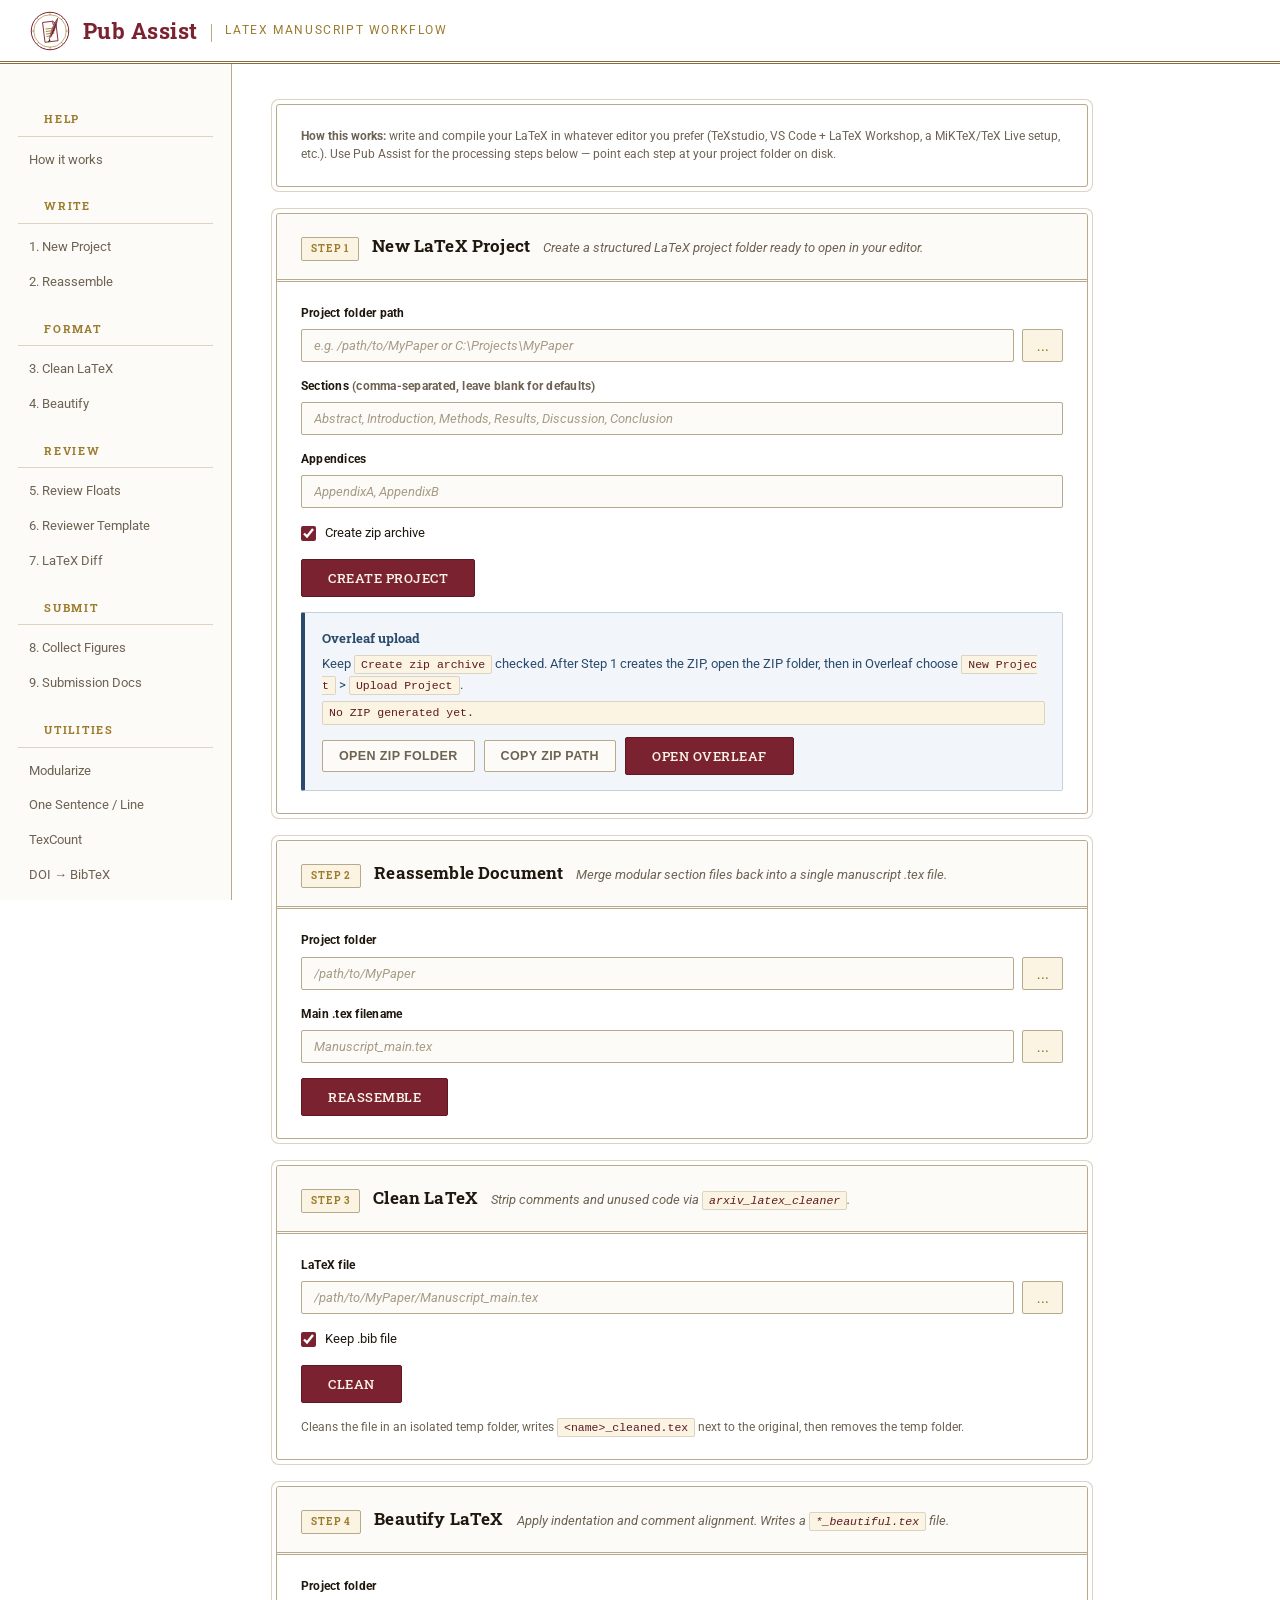
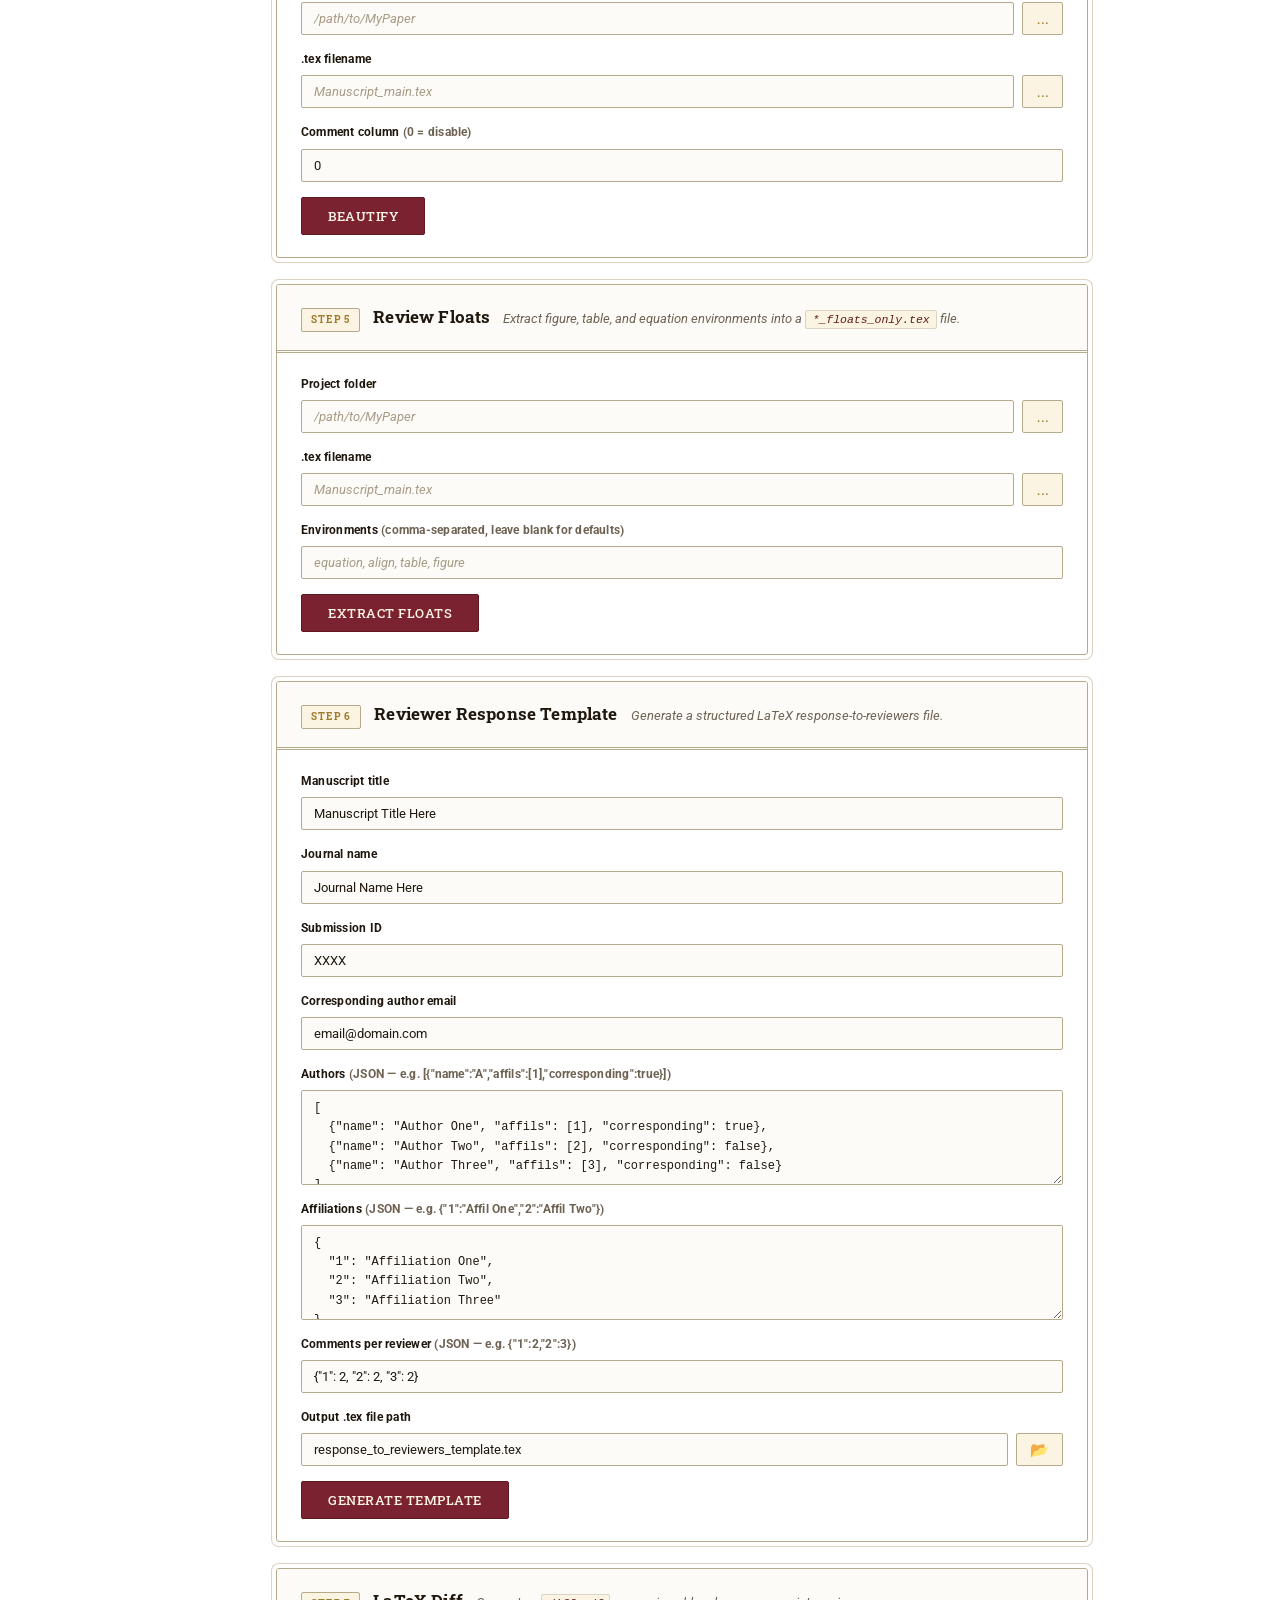
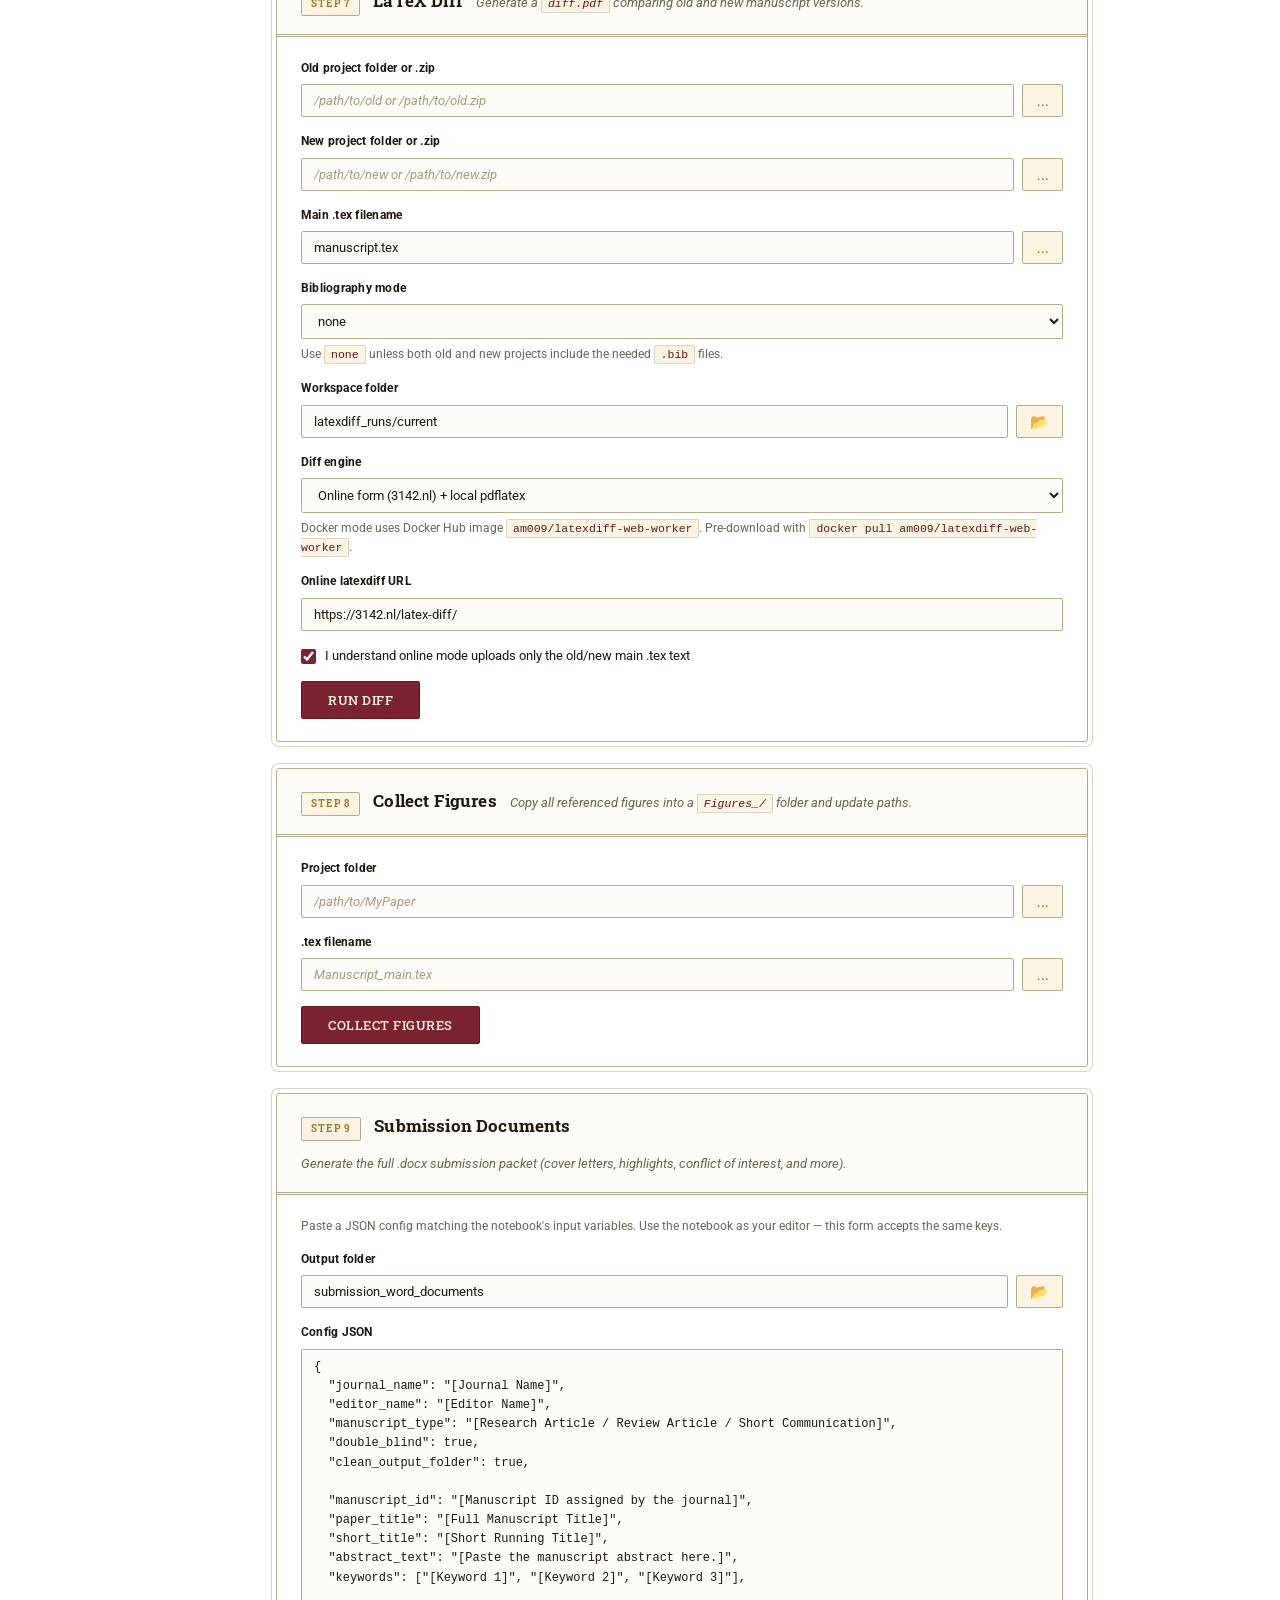
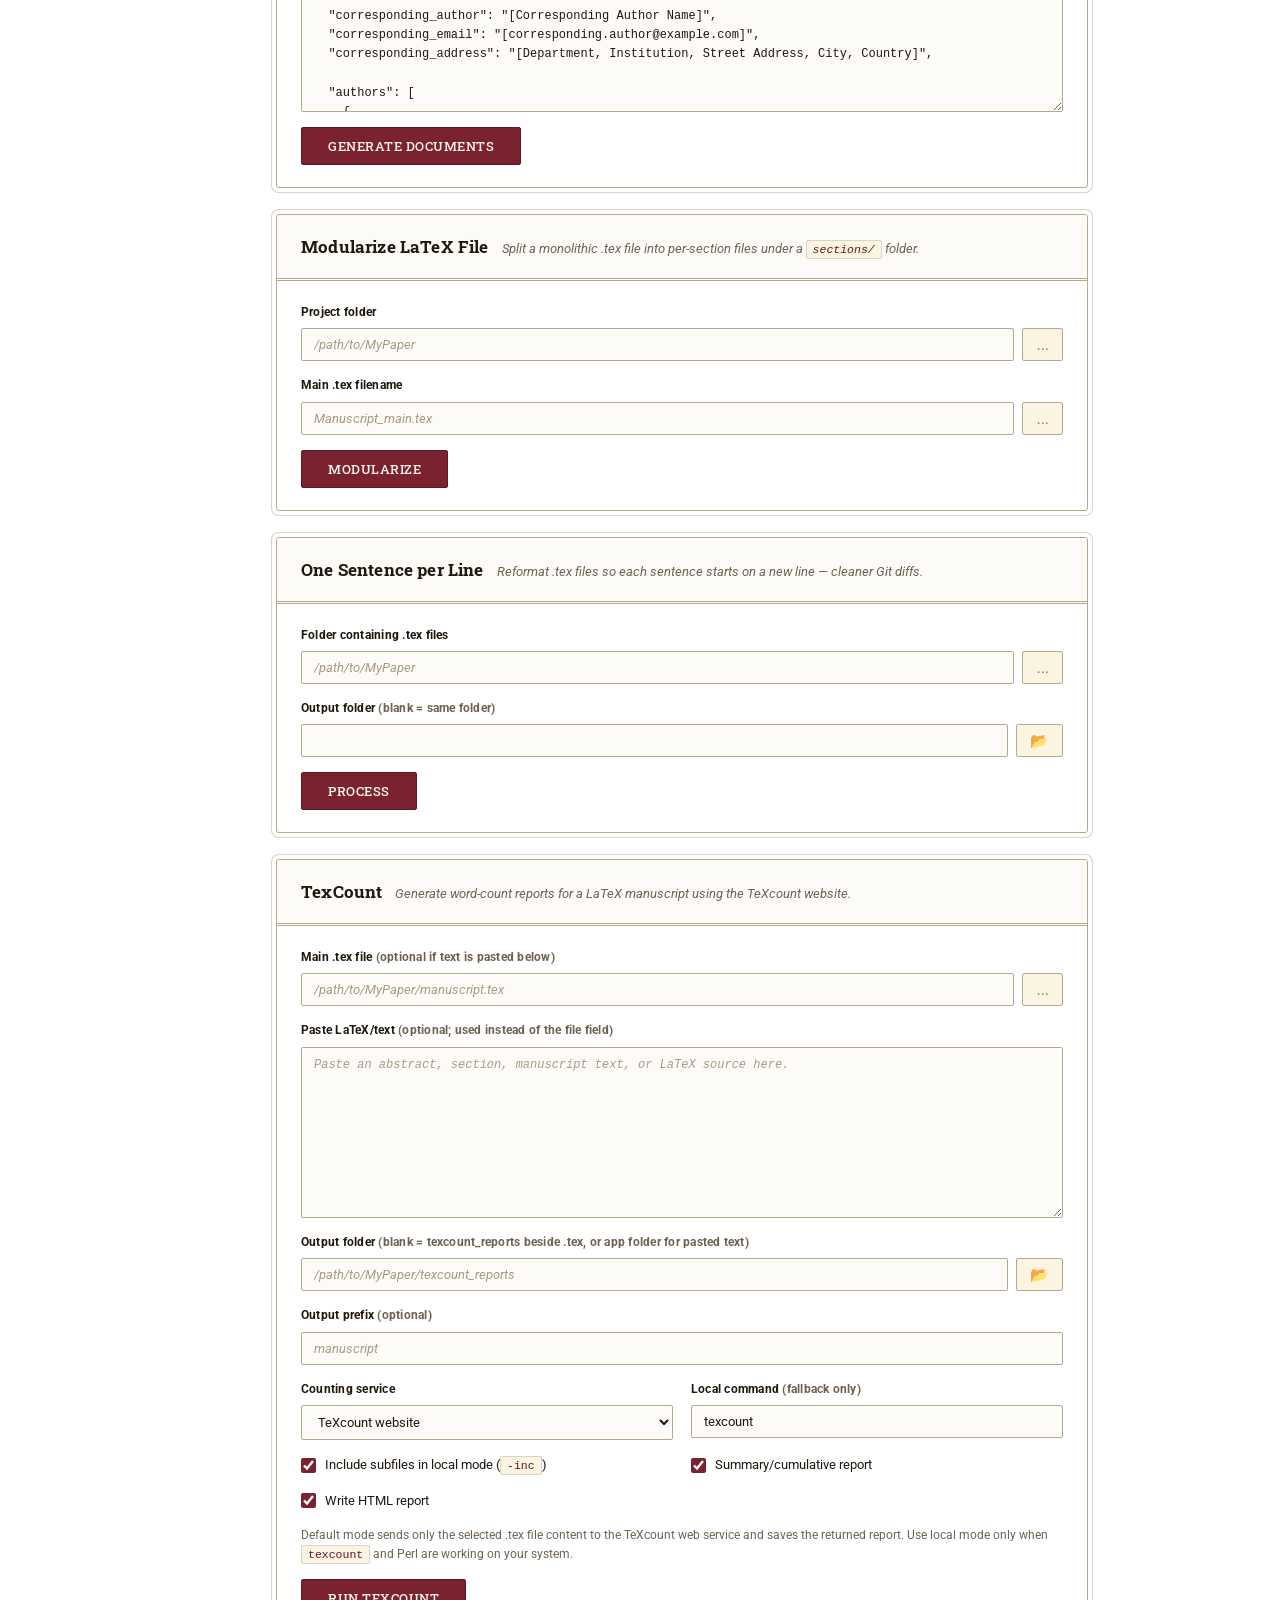
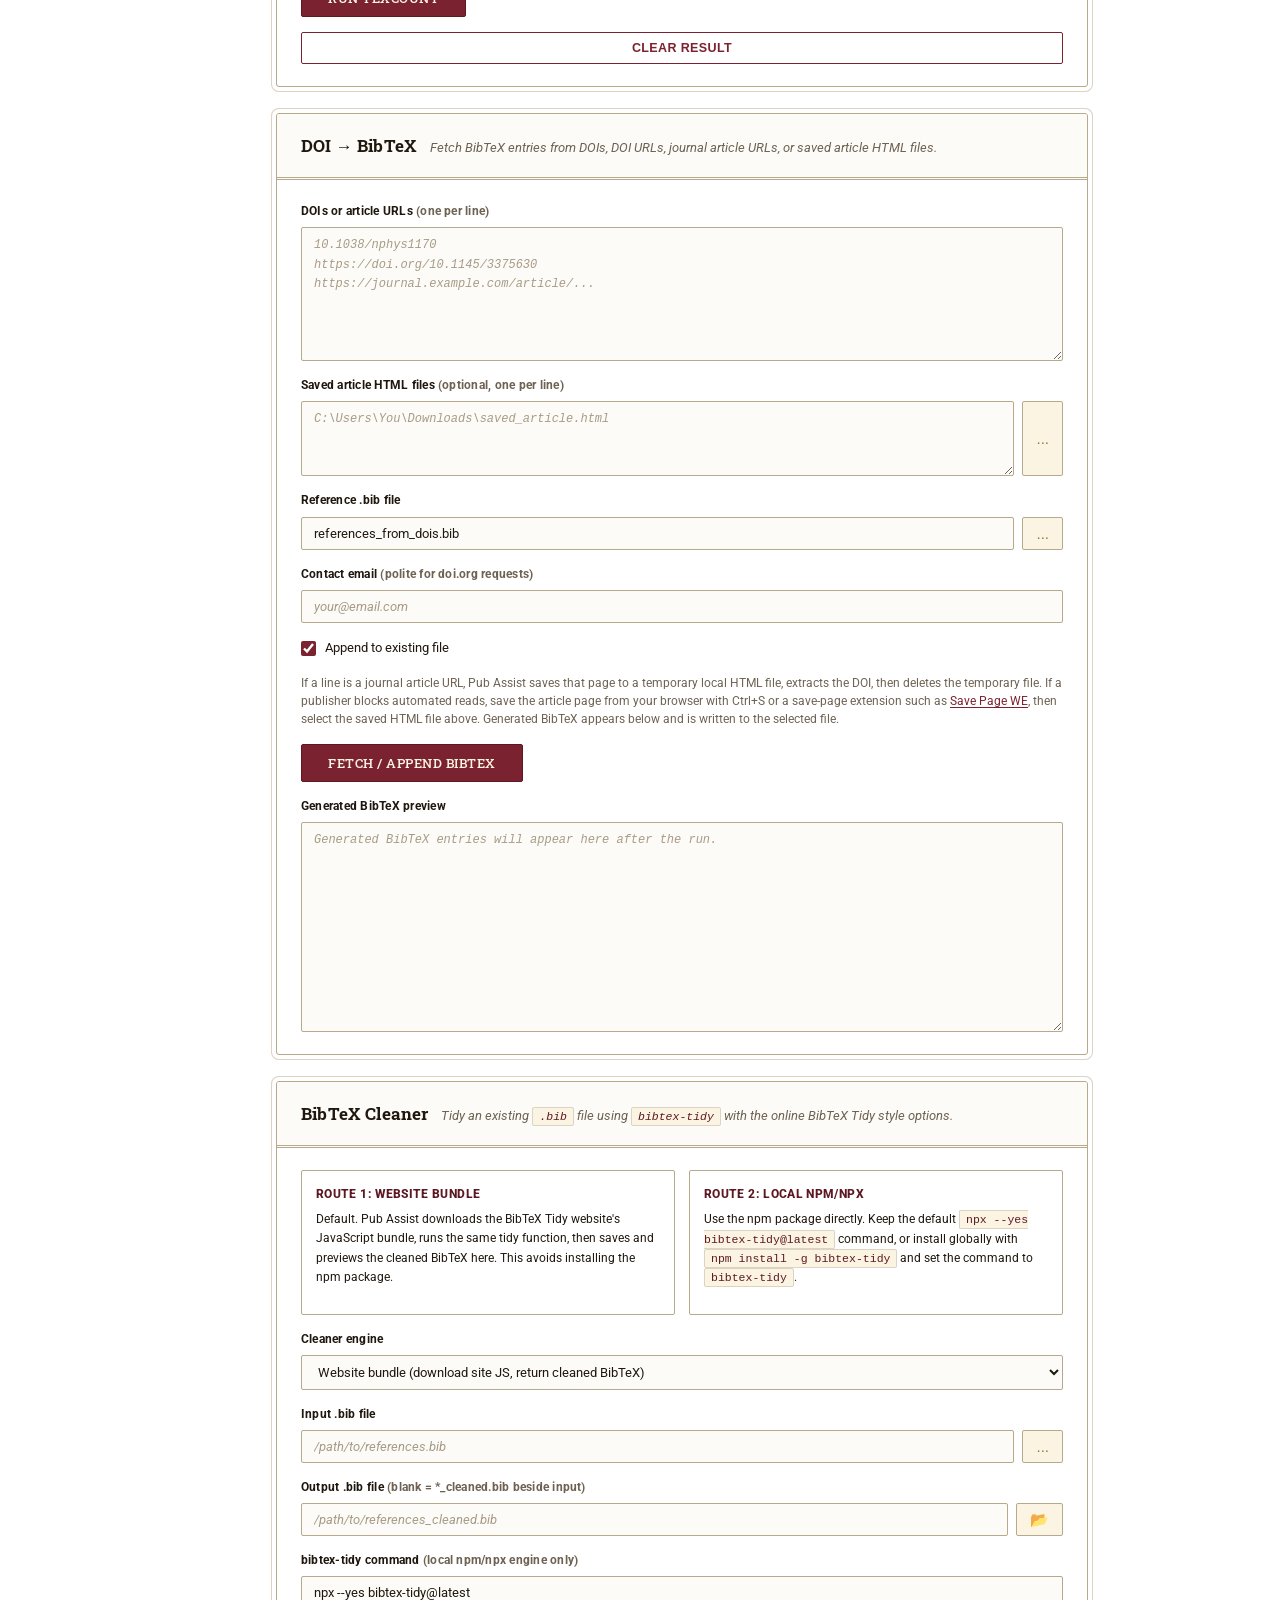
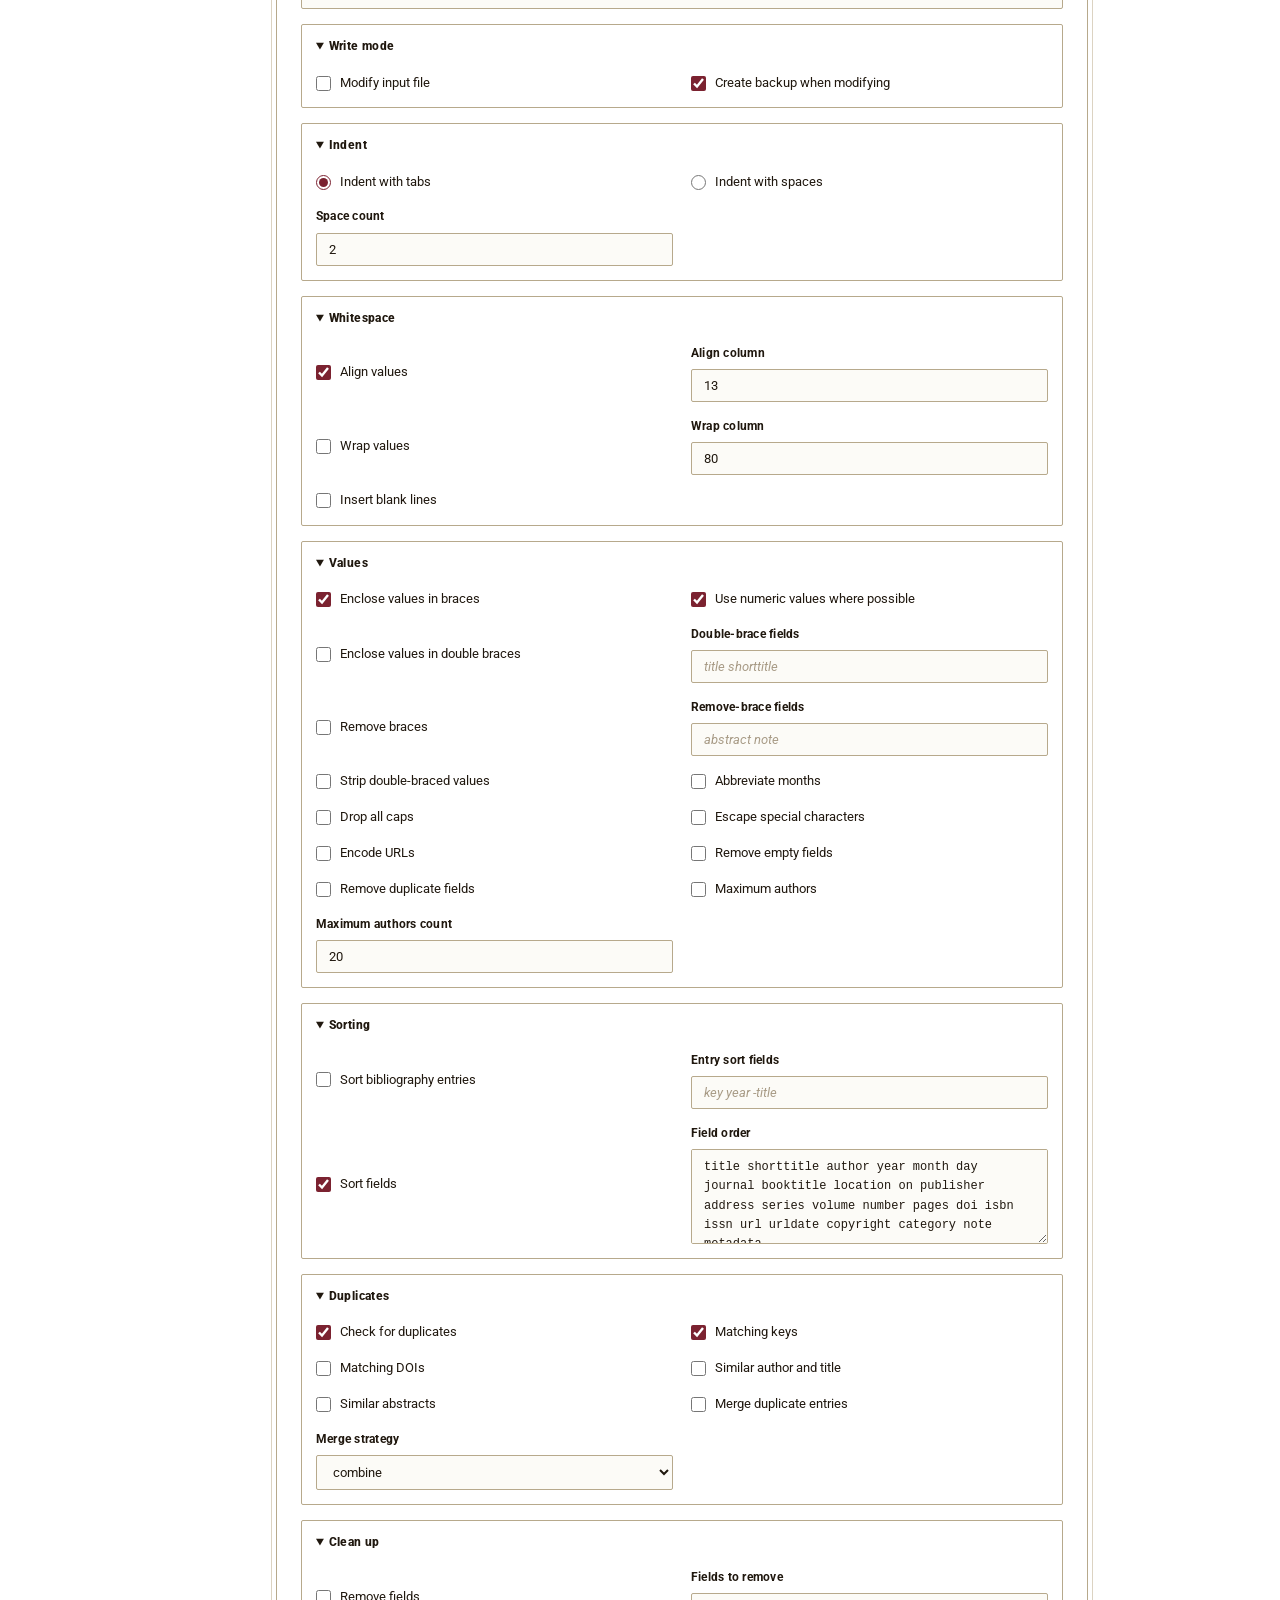
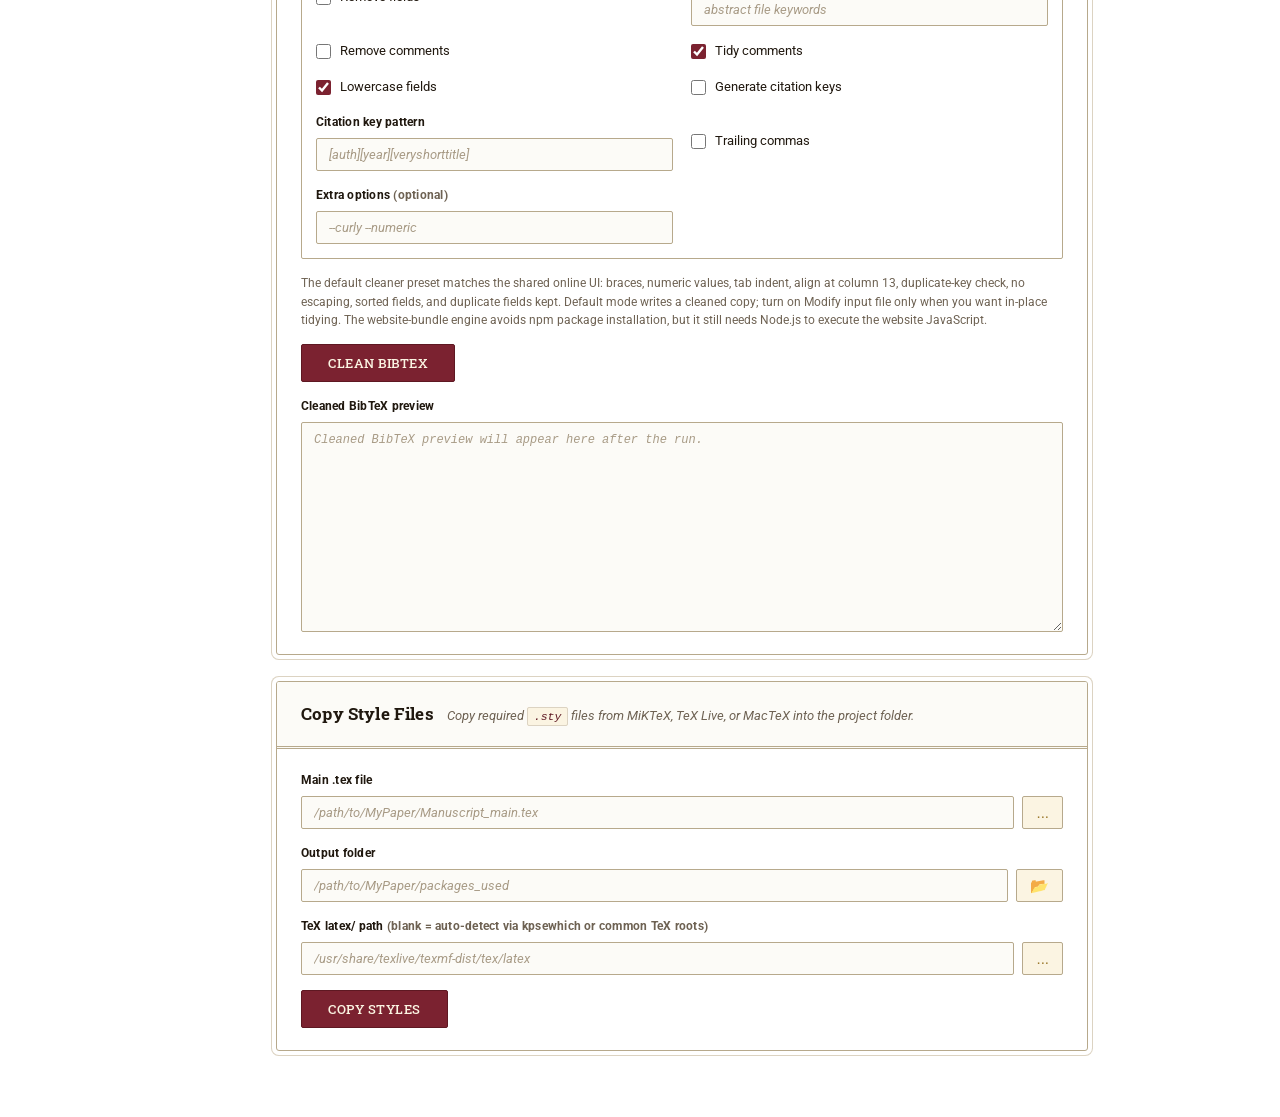
==== commit 7e3c7a77: "bib-clean" ====
--- a/static/index.html
+++ b/static/index.html
@@ -48,6 +48,7 @@
     <a href="#step-onesentence" class="nav-item">One Sentence / Line</a>
     <a href="#step-texcount" class="nav-item">TexCount</a>
     <a href="#step-doi2bib" class="nav-item">DOI → BibTeX</a>
+    <a href="#step-bibclean" class="nav-item">BibTeX Cleaner</a>
     <a href="#step-copystyles" class="nav-item">Copy Style Files</a>
   </nav>
 
@@ -550,6 +551,272 @@
       </div>
     </section>
 
+    <!-- BibTeX Cleaner -->
+    <section class="tool-card" id="step-bibclean">
+      <div class="card-header">
+        <span class="card-title">BibTeX Cleaner</span>
+        <span class="card-desc">Tidy an existing <code>.bib</code> file using <code>bibtex-tidy</code> with the online BibTeX Tidy style options.</span>
+      </div>
+      <div class="card-body">
+        <div class="route-options">
+          <div class="route-card">
+            <span class="route-title">Route 1: Website Bundle</span>
+            <p>Default. Pub Assist downloads the BibTeX Tidy website's JavaScript bundle, runs the same tidy function, then saves and previews the cleaned BibTeX here. This avoids installing the npm package.</p>
+          </div>
+          <div class="route-card">
+            <span class="route-title">Route 2: Local npm/npx</span>
+            <p>Use the npm package directly. Keep the default <code>npx --yes bibtex-tidy@latest</code> command, or install globally with <code>npm install -g bibtex-tidy</code> and set the command to <code>bibtex-tidy</code>.</p>
+          </div>
+        </div>
+        <div class="form-row">
+          <label>Cleaner engine</label>
+          <select id="bibclean-service">
+            <option value="website" selected>Website bundle (download site JS, return cleaned BibTeX)</option>
+            <option value="local">Local npm/npx command</option>
+          </select>
+        </div>
+        <div class="form-row">
+          <label>Input .bib file</label>
+          <input type="text" id="bibclean-input" placeholder="/path/to/references.bib">
+        </div>
+        <div class="form-row">
+          <label>Output .bib file <span class="hint">(blank = *_cleaned.bib beside input)</span></label>
+          <input type="text" id="bibclean-output" placeholder="/path/to/references_cleaned.bib">
+        </div>
+        <div class="form-row">
+          <label>bibtex-tidy command <span class="hint">(local npm/npx engine only)</span></label>
+          <input type="text" id="bibclean-command" value="npx --yes bibtex-tidy@latest">
+        </div>
+        <details class="option-group" open>
+          <summary>Write mode</summary>
+          <div class="form-grid two-col">
+            <div class="form-row-check">
+              <input type="checkbox" id="bibclean-modify">
+              <label for="bibclean-modify">Modify input file</label>
+            </div>
+            <div class="form-row-check">
+              <input type="checkbox" id="bibclean-backup" checked>
+              <label for="bibclean-backup">Create backup when modifying</label>
+            </div>
+          </div>
+        </details>
+        <details class="option-group" open>
+          <summary>Indent</summary>
+          <div class="form-grid two-col">
+            <div class="form-row-check">
+              <input type="radio" name="bibclean-indent" id="bibclean-indent-tab" value="tab" checked>
+              <label for="bibclean-indent-tab">Indent with tabs</label>
+            </div>
+            <div class="form-row-check">
+              <input type="radio" name="bibclean-indent" id="bibclean-indent-space" value="space">
+              <label for="bibclean-indent-space">Indent with spaces</label>
+            </div>
+            <div class="form-row">
+              <label>Space count</label>
+              <input type="number" id="bibclean-space" value="2" min="0">
+            </div>
+          </div>
+        </details>
+        <details class="option-group" open>
+          <summary>Whitespace</summary>
+          <div class="form-grid two-col">
+            <div class="form-row-check">
+              <input type="checkbox" id="bibclean-align" checked>
+              <label for="bibclean-align">Align values</label>
+            </div>
+            <div class="form-row">
+              <label>Align column</label>
+              <input type="number" id="bibclean-align-column" value="13" min="1">
+            </div>
+            <div class="form-row-check">
+              <input type="checkbox" id="bibclean-wrap">
+              <label for="bibclean-wrap">Wrap values</label>
+            </div>
+            <div class="form-row">
+              <label>Wrap column</label>
+              <input type="number" id="bibclean-wrap-column" value="80" min="20">
+            </div>
+            <div class="form-row-check">
+              <input type="checkbox" id="bibclean-blank-lines">
+              <label for="bibclean-blank-lines">Insert blank lines</label>
+            </div>
+          </div>
+        </details>
+        <details class="option-group" open>
+          <summary>Values</summary>
+          <div class="form-grid two-col">
+            <div class="form-row-check">
+              <input type="checkbox" id="bibclean-curly" checked>
+              <label for="bibclean-curly">Enclose values in braces</label>
+            </div>
+            <div class="form-row-check">
+              <input type="checkbox" id="bibclean-numeric" checked>
+              <label for="bibclean-numeric">Use numeric values where possible</label>
+            </div>
+            <div class="form-row-check">
+              <input type="checkbox" id="bibclean-enclosing-braces">
+              <label for="bibclean-enclosing-braces">Enclose values in double braces</label>
+            </div>
+            <div class="form-row">
+              <label>Double-brace fields</label>
+              <input type="text" id="bibclean-enclosing-braces-fields" placeholder="title shorttitle">
+            </div>
+            <div class="form-row-check">
+              <input type="checkbox" id="bibclean-remove-braces">
+              <label for="bibclean-remove-braces">Remove braces</label>
+            </div>
+            <div class="form-row">
+              <label>Remove-brace fields</label>
+              <input type="text" id="bibclean-remove-braces-fields" placeholder="abstract note">
+            </div>
+            <div class="form-row-check">
+              <input type="checkbox" id="bibclean-strip-enclosing">
+              <label for="bibclean-strip-enclosing">Strip double-braced values</label>
+            </div>
+            <div class="form-row-check">
+              <input type="checkbox" id="bibclean-months">
+              <label for="bibclean-months">Abbreviate months</label>
+            </div>
+            <div class="form-row-check">
+              <input type="checkbox" id="bibclean-drop-caps">
+              <label for="bibclean-drop-caps">Drop all caps</label>
+            </div>
+            <div class="form-row-check">
+              <input type="checkbox" id="bibclean-escape">
+              <label for="bibclean-escape">Escape special characters</label>
+            </div>
+            <div class="form-row-check">
+              <input type="checkbox" id="bibclean-encode-urls">
+              <label for="bibclean-encode-urls">Encode URLs</label>
+            </div>
+            <div class="form-row-check">
+              <input type="checkbox" id="bibclean-empty">
+              <label for="bibclean-empty">Remove empty fields</label>
+            </div>
+            <div class="form-row-check">
+              <input type="checkbox" id="bibclean-dupe-fields">
+              <label for="bibclean-dupe-fields">Remove duplicate fields</label>
+            </div>
+            <div class="form-row-check">
+              <input type="checkbox" id="bibclean-max-authors">
+              <label for="bibclean-max-authors">Maximum authors</label>
+            </div>
+            <div class="form-row">
+              <label>Maximum authors count</label>
+              <input type="number" id="bibclean-max-authors-count" value="20" min="1">
+            </div>
+          </div>
+        </details>
+        <details class="option-group" open>
+          <summary>Sorting</summary>
+          <div class="form-grid two-col">
+            <div class="form-row-check">
+              <input type="checkbox" id="bibclean-sort">
+              <label for="bibclean-sort">Sort bibliography entries</label>
+            </div>
+            <div class="form-row">
+              <label>Entry sort fields</label>
+              <input type="text" id="bibclean-sort-order" placeholder="key year -title">
+            </div>
+            <div class="form-row-check">
+              <input type="checkbox" id="bibclean-sort-fields" checked>
+              <label for="bibclean-sort-fields">Sort fields</label>
+            </div>
+            <div class="form-row">
+              <label>Field order</label>
+              <textarea id="bibclean-sort-field-order" rows="4" spellcheck="false">title shorttitle author year month day journal booktitle location on publisher address series volume number pages doi isbn issn url urldate copyright category note metadata</textarea>
+            </div>
+          </div>
+        </details>
+        <details class="option-group" open>
+          <summary>Duplicates</summary>
+          <div class="form-grid two-col">
+            <div class="form-row-check">
+              <input type="checkbox" id="bibclean-check-dupes" checked>
+              <label for="bibclean-check-dupes">Check for duplicates</label>
+            </div>
+            <div class="form-row-check">
+              <input type="checkbox" id="bibclean-dupe-key" checked>
+              <label for="bibclean-dupe-key">Matching keys</label>
+            </div>
+            <div class="form-row-check">
+              <input type="checkbox" id="bibclean-dupe-doi">
+              <label for="bibclean-dupe-doi">Matching DOIs</label>
+            </div>
+            <div class="form-row-check">
+              <input type="checkbox" id="bibclean-dupe-citation">
+              <label for="bibclean-dupe-citation">Similar author and title</label>
+            </div>
+            <div class="form-row-check">
+              <input type="checkbox" id="bibclean-dupe-abstract">
+              <label for="bibclean-dupe-abstract">Similar abstracts</label>
+            </div>
+            <div class="form-row-check">
+              <input type="checkbox" id="bibclean-merge">
+              <label for="bibclean-merge">Merge duplicate entries</label>
+            </div>
+            <div class="form-row">
+              <label>Merge strategy</label>
+              <select id="bibclean-merge-strategy">
+                <option value="combine" selected>combine</option>
+                <option value="first">first</option>
+                <option value="last">last</option>
+                <option value="overwrite">overwrite</option>
+              </select>
+            </div>
+          </div>
+        </details>
+        <details class="option-group" open>
+          <summary>Clean up</summary>
+          <div class="form-grid two-col">
+            <div class="form-row-check">
+              <input type="checkbox" id="bibclean-omit">
+              <label for="bibclean-omit">Remove fields</label>
+            </div>
+            <div class="form-row">
+              <label>Fields to remove</label>
+              <input type="text" id="bibclean-omit-list" placeholder="abstract file keywords">
+            </div>
+            <div class="form-row-check">
+              <input type="checkbox" id="bibclean-comments">
+              <label for="bibclean-comments">Remove comments</label>
+            </div>
+            <div class="form-row-check">
+              <input type="checkbox" id="bibclean-tidy-comments" checked>
+              <label for="bibclean-tidy-comments">Tidy comments</label>
+            </div>
+            <div class="form-row-check">
+              <input type="checkbox" id="bibclean-lowercase" checked>
+              <label for="bibclean-lowercase">Lowercase fields</label>
+            </div>
+            <div class="form-row-check">
+              <input type="checkbox" id="bibclean-generate-keys">
+              <label for="bibclean-generate-keys">Generate citation keys</label>
+            </div>
+            <div class="form-row">
+              <label>Citation key pattern</label>
+              <input type="text" id="bibclean-generate-pattern" placeholder="[auth][year][veryshorttitle]">
+            </div>
+            <div class="form-row-check">
+              <input type="checkbox" id="bibclean-trailing">
+              <label for="bibclean-trailing">Trailing commas</label>
+            </div>
+            <div class="form-row">
+              <label>Extra options <span class="hint">(optional)</span></label>
+              <input type="text" id="bibclean-extra" placeholder="--curly --numeric">
+            </div>
+          </div>
+        </details>
+        <p class="hint">The default cleaner preset matches the shared online UI: braces, numeric values, tab indent, align at column 13, duplicate-key check, no escaping, sorted fields, and duplicate fields kept. Default mode writes a cleaned copy; turn on Modify input file only when you want in-place tidying. The website-bundle engine avoids npm package installation, but it still needs Node.js to execute the website JavaScript.</p>
+        <button class="btn-run" onclick="runBibtexClean()">Clean BibTeX</button>
+        <div class="result-box" id="bibclean-result"></div>
+        <div class="form-row">
+          <label>Cleaned BibTeX preview</label>
+          <textarea id="bibclean-preview" rows="10" readonly placeholder="Cleaned BibTeX preview will appear here after the run."></textarea>
+        </div>
+      </div>
+    </section>
+
     <!-- Copy Style Files -->
     <section class="tool-card" id="step-copystyles">
       <div class="card-header">
@@ -577,6 +844,6 @@
   </main>
 </div>
 
-<script src="/static/app.js?v=20260604-texcount-compact"></script>
+<script src="/static/app.js?v=20260605-bibtex-cleaner-ui"></script>
 </body>
 </html>
--- a/static/style.css
+++ b/static/style.css
@@ -212,6 +212,53 @@
   grid-template-columns: repeat(2, minmax(0, 1fr));
 }
 .form-row-check input[type=checkbox] { width: 15px; height: 15px; accent-color: var(--accent); cursor: pointer; }
+.form-row-check input[type=radio] { width: 15px; height: 15px; accent-color: var(--accent); cursor: pointer; }
+
+.option-group {
+  border: 1px solid var(--border-dk);
+  border-radius: var(--radius-sm);
+  padding: 0 14px 14px;
+  background: rgba(255, 255, 255, 0.42);
+}
+.option-group summary {
+  cursor: pointer;
+  font-size: 12px;
+  font-weight: 800;
+  letter-spacing: .03em;
+  color: var(--text);
+  padding: 12px 0;
+  user-select: none;
+}
+.option-group .form-grid {
+  padding-top: 4px;
+}
+
+.route-options {
+  display: grid;
+  grid-template-columns: repeat(2, minmax(0, 1fr));
+  gap: 14px;
+}
+.route-card {
+  border: 1px solid var(--border-dk);
+  border-radius: var(--radius-sm);
+  padding: 14px;
+  background: rgba(255, 255, 255, 0.5);
+}
+.route-title {
+  display: block;
+  font-size: 12px;
+  font-weight: 800;
+  letter-spacing: .03em;
+  text-transform: uppercase;
+  color: var(--accent-dk);
+  margin-bottom: 6px;
+}
+.route-card p {
+  margin: 0 0 12px;
+  font-size: 12px;
+  line-height: 1.6;
+  color: var(--text);
+}
 
 input[type=text],
 input[type=number],
@@ -275,6 +322,8 @@
 .btn-run:disabled { background: #C6A6AB; border-color: #C6A6AB; cursor: not-allowed; box-shadow: none; }
 
 .btn-secondary {
+  display: inline-block;
+  text-decoration: none;
   padding: 8px 16px;
   background: transparent;
   color: var(--accent);
@@ -348,6 +397,7 @@
 /* ── Scrollbar ───────────────────────────────────────────────────────── */
 @media (max-width: 760px) {
   .form-grid.two-col { grid-template-columns: 1fr; }
+  .route-options { grid-template-columns: 1fr; }
 }
 
 ::-webkit-scrollbar       { width: 9px; height: 9px; }
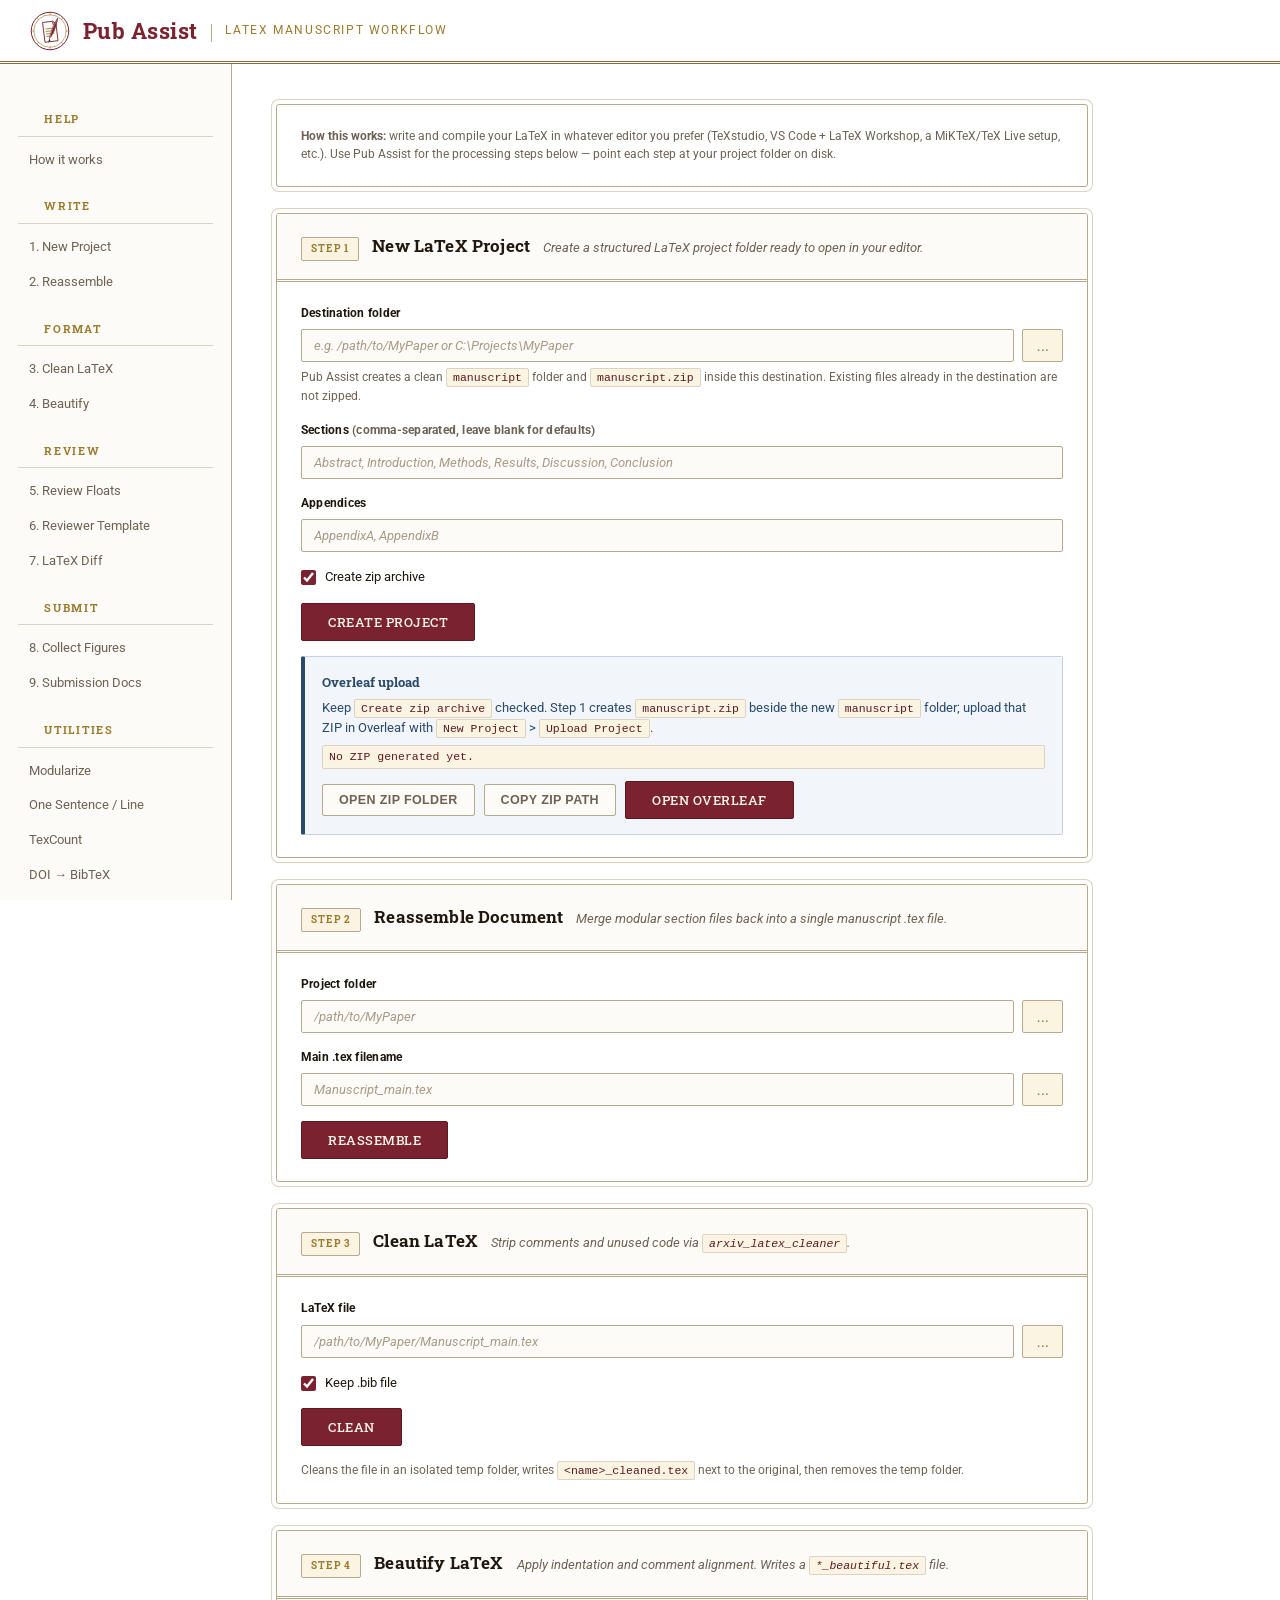
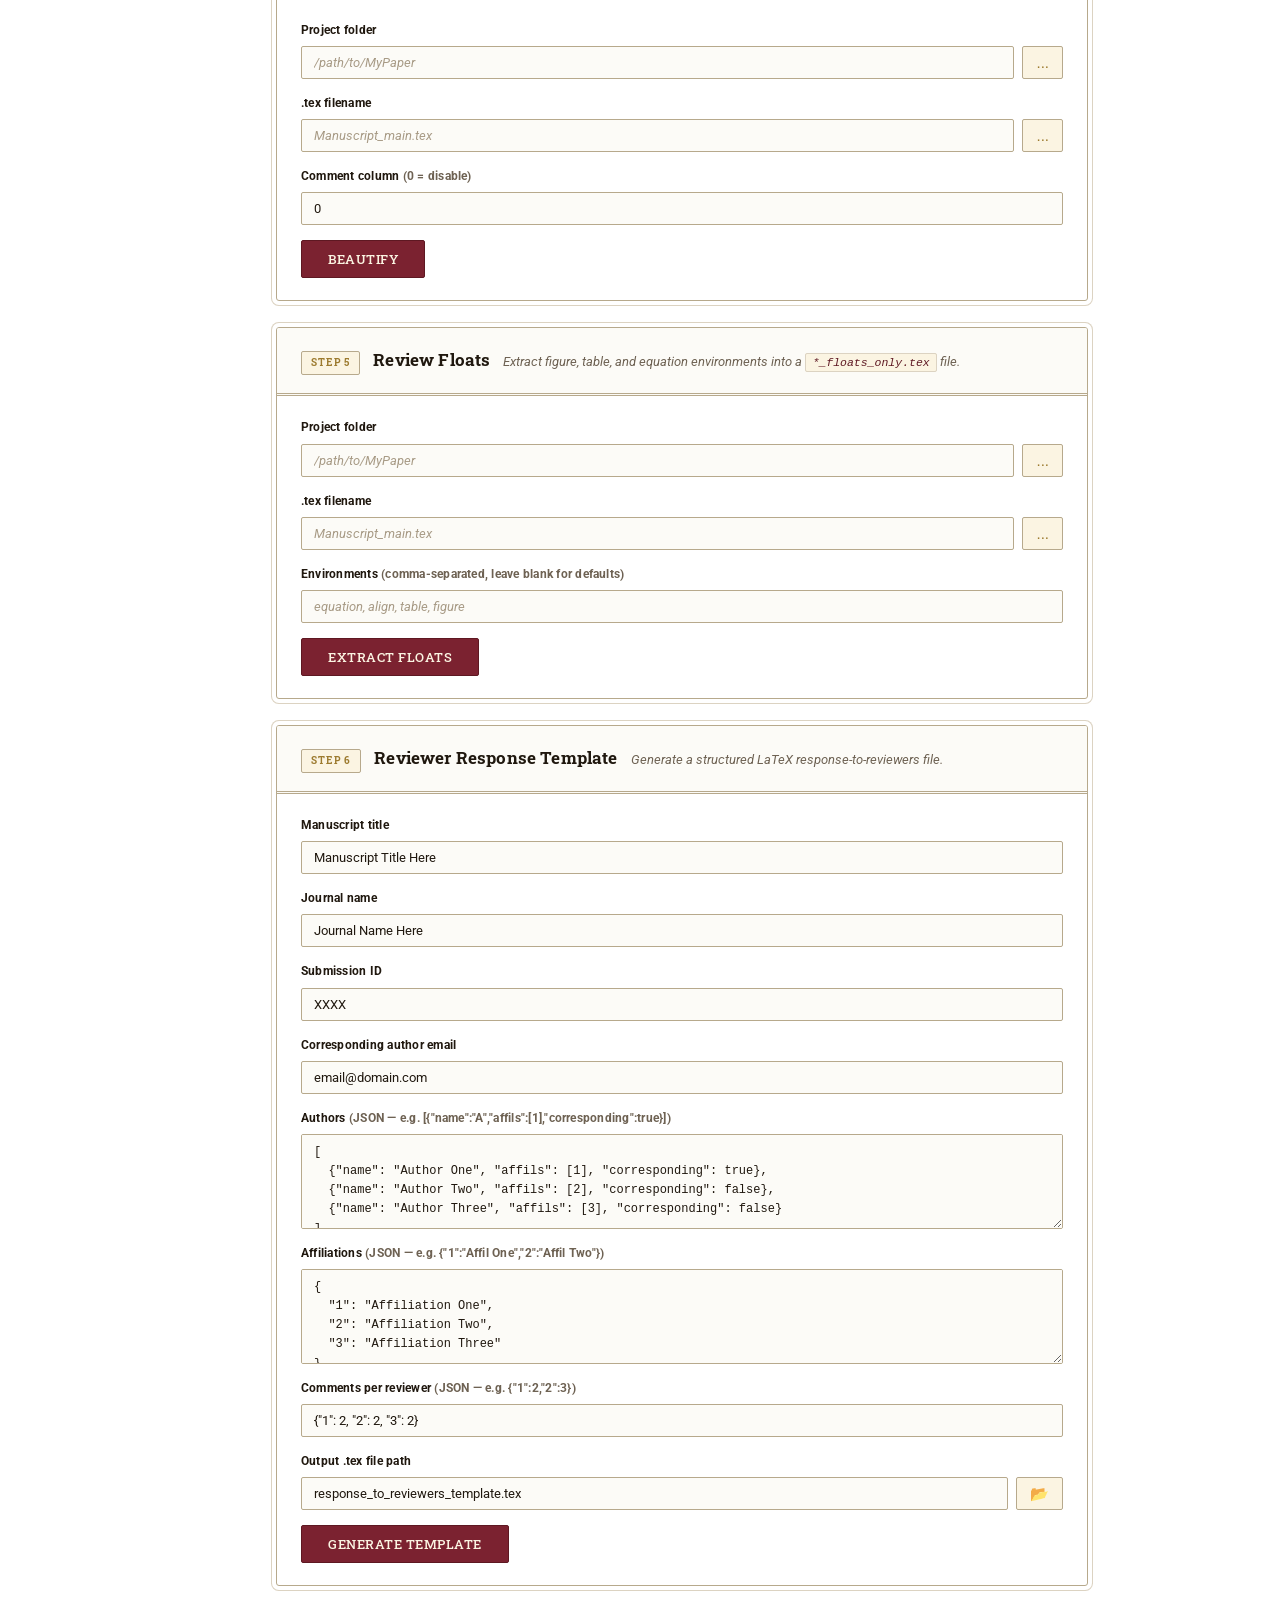
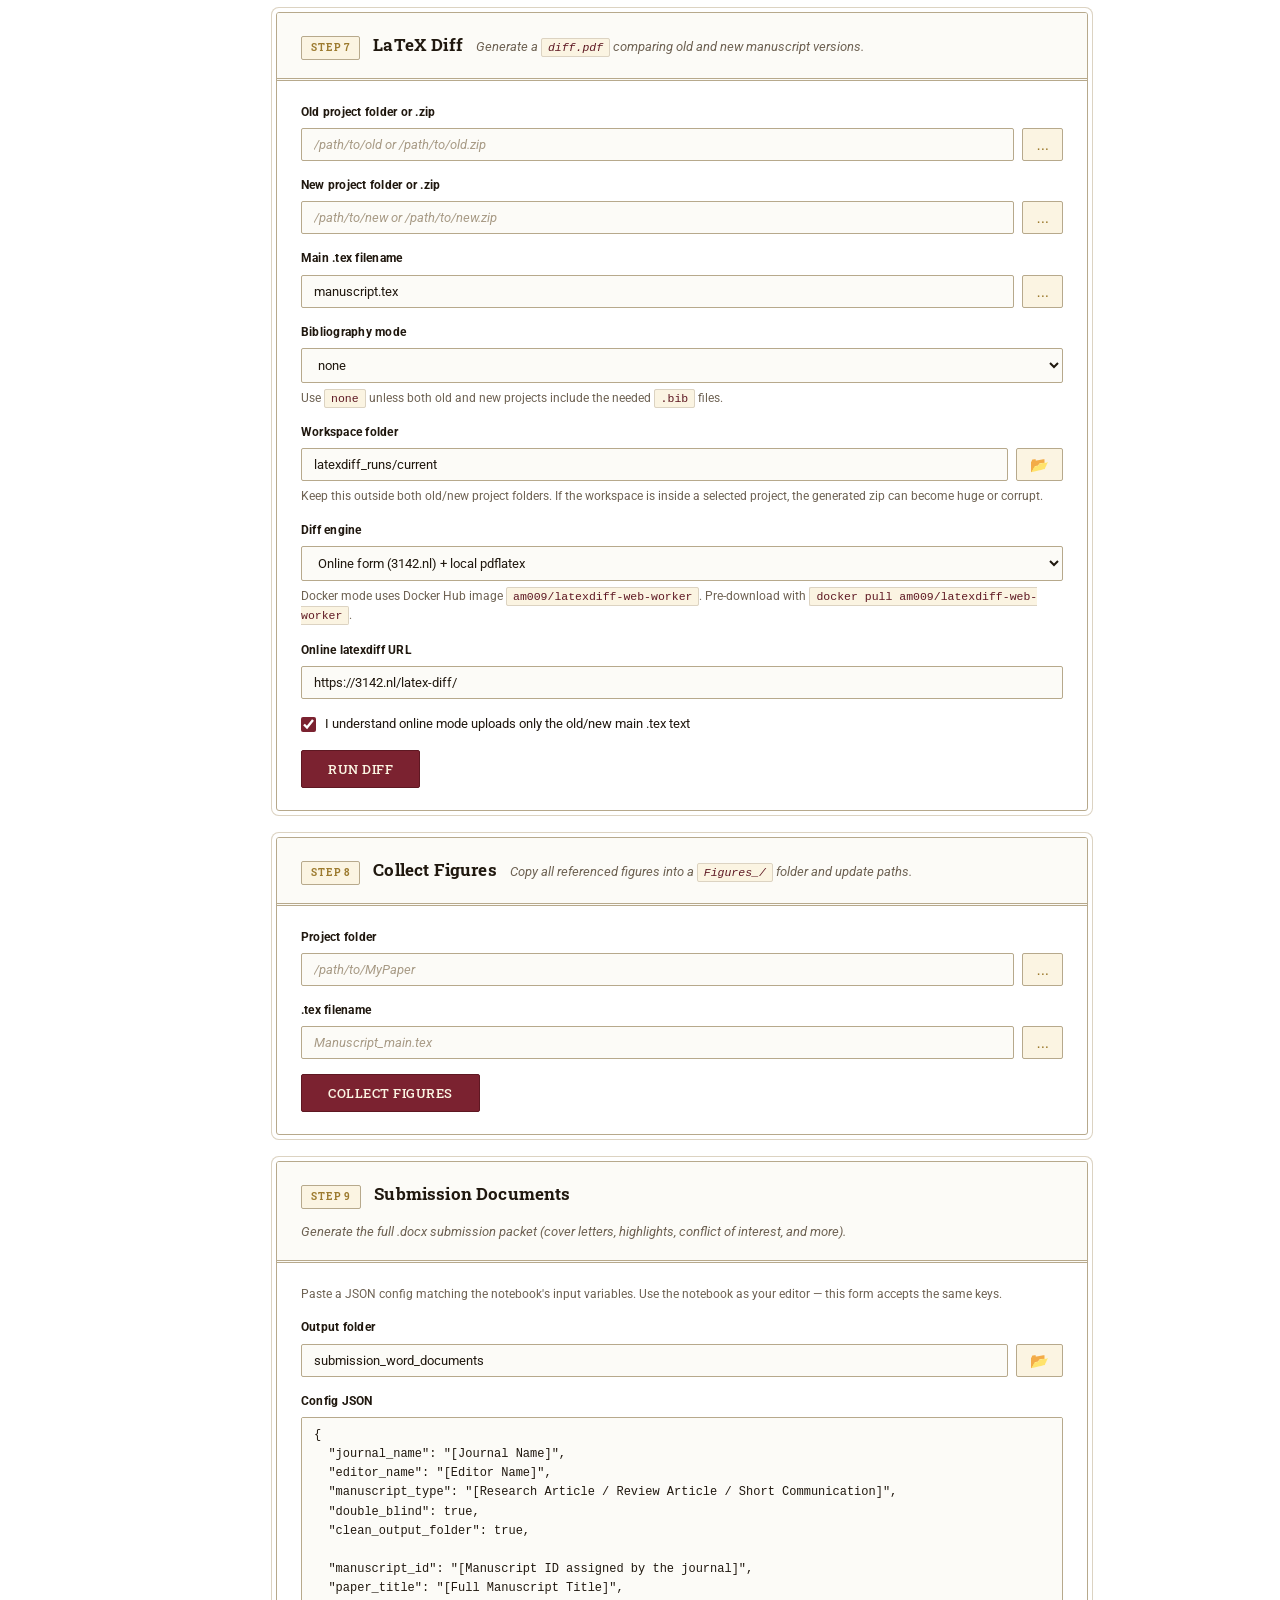
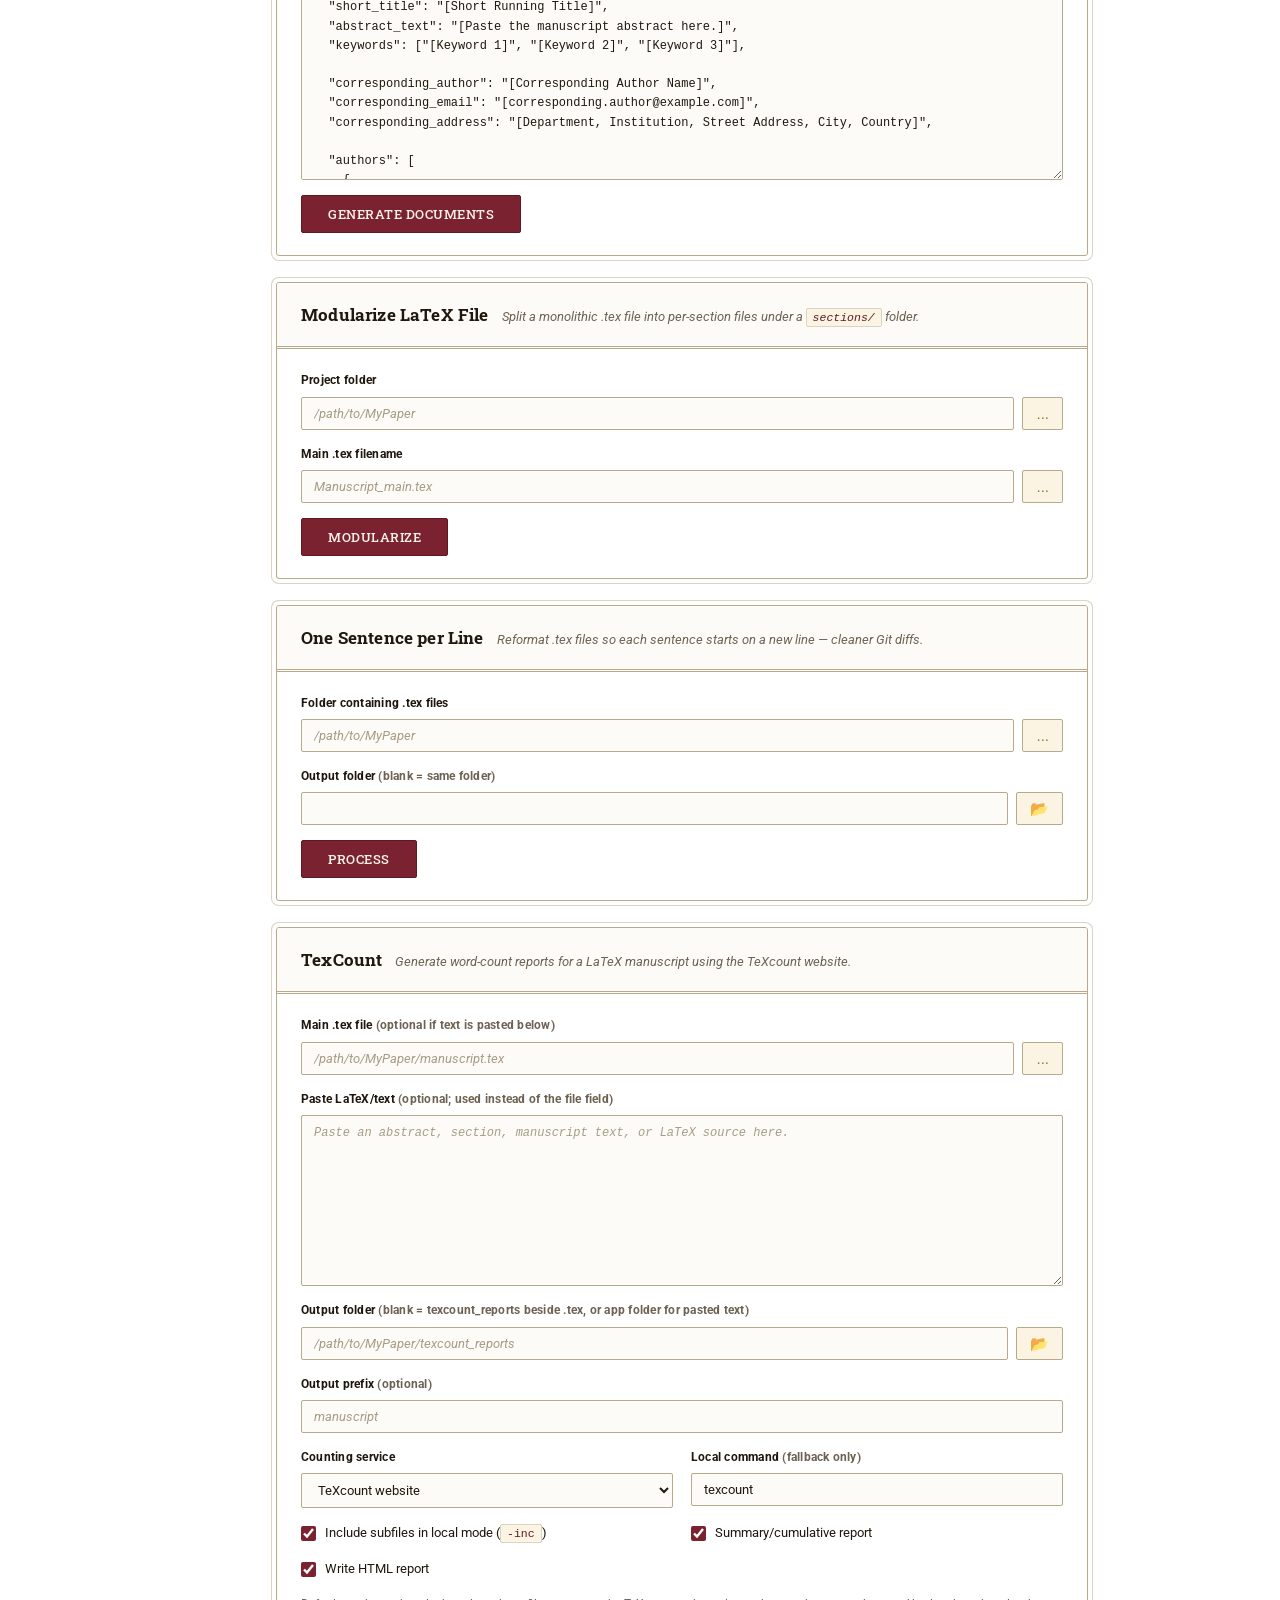
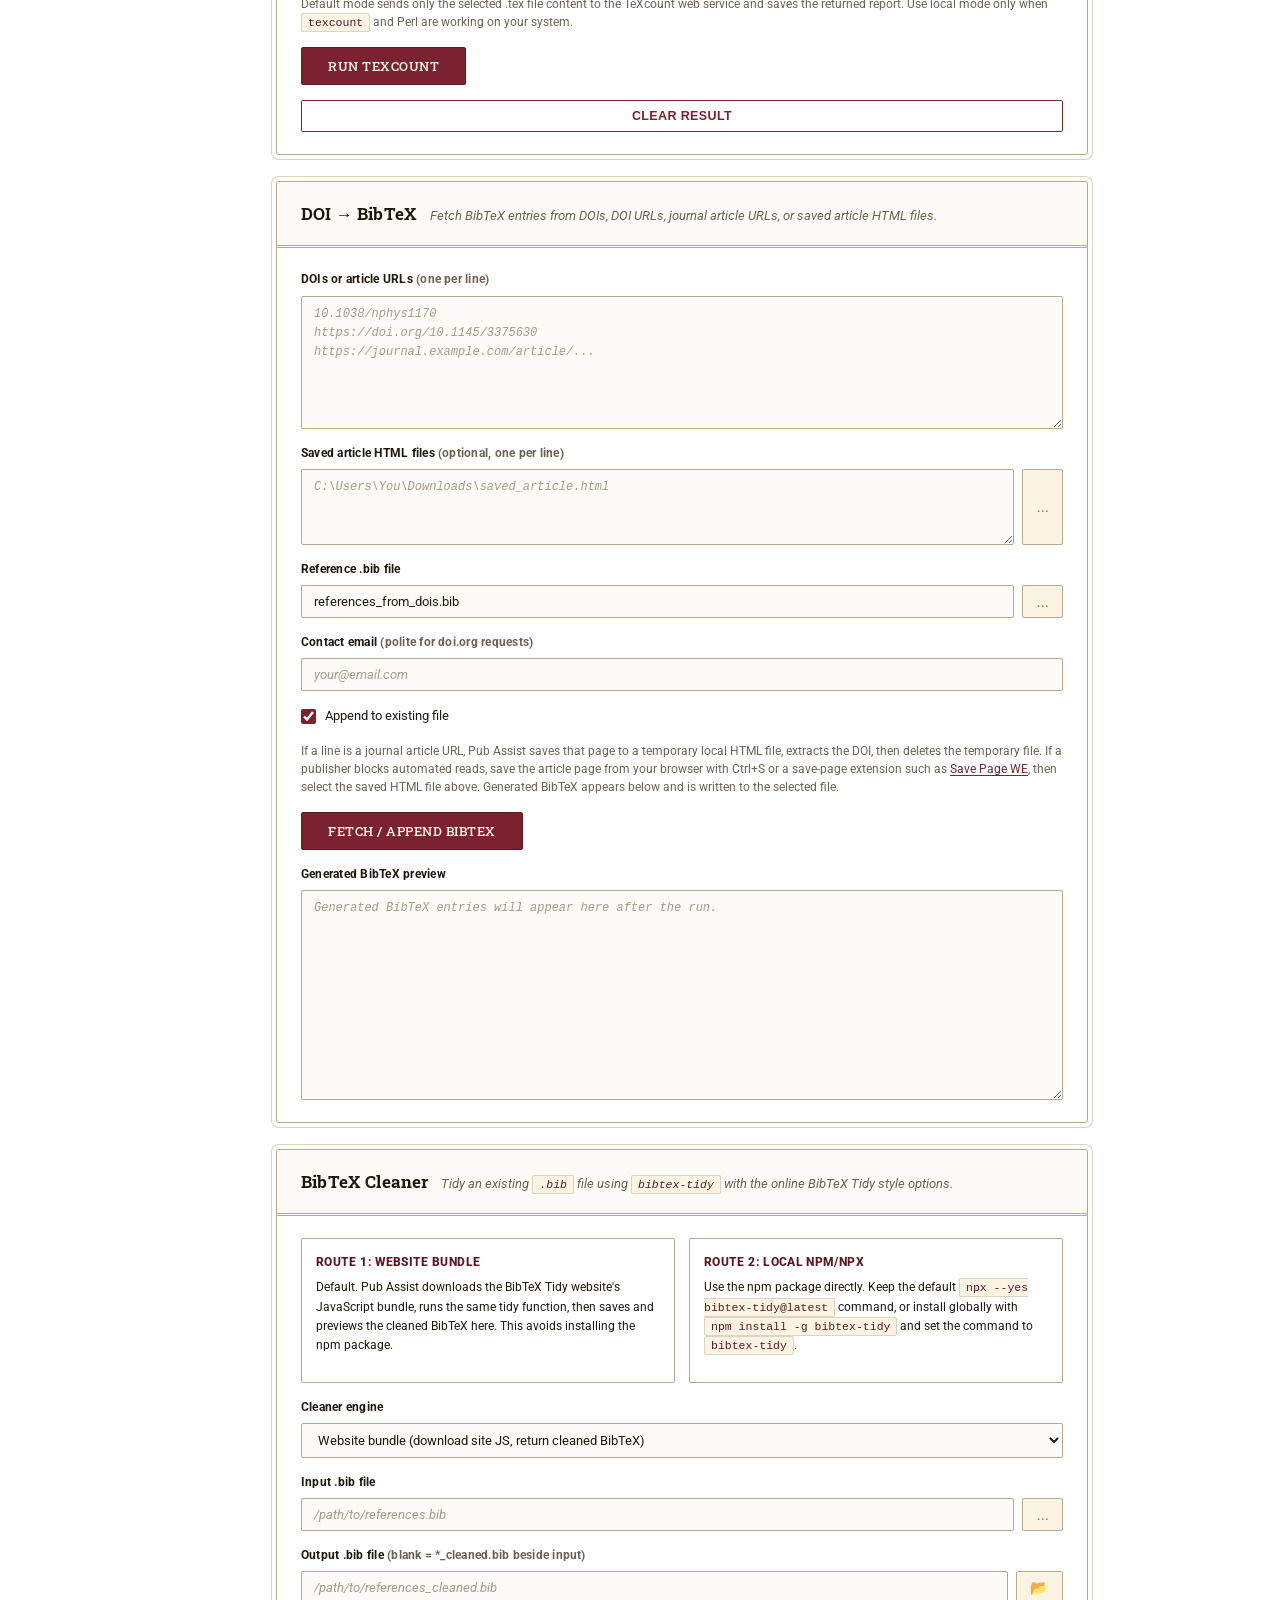
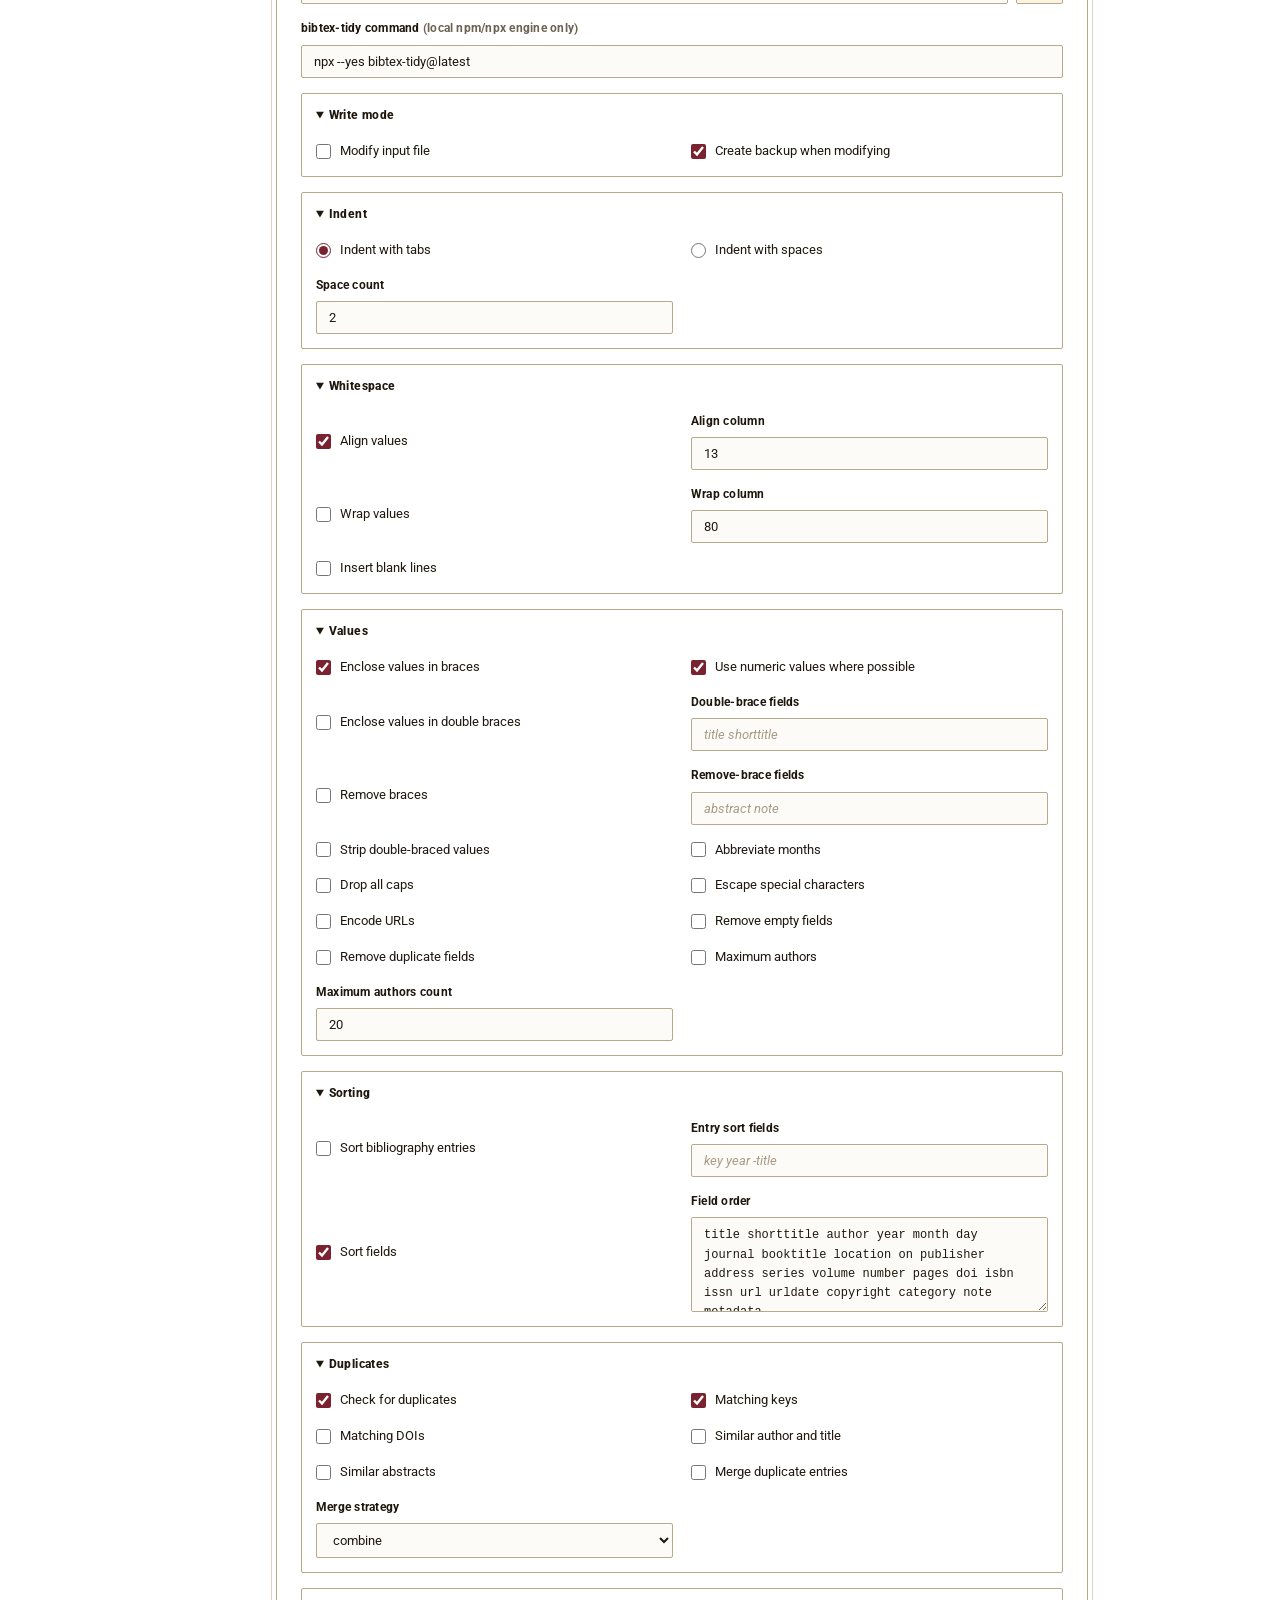
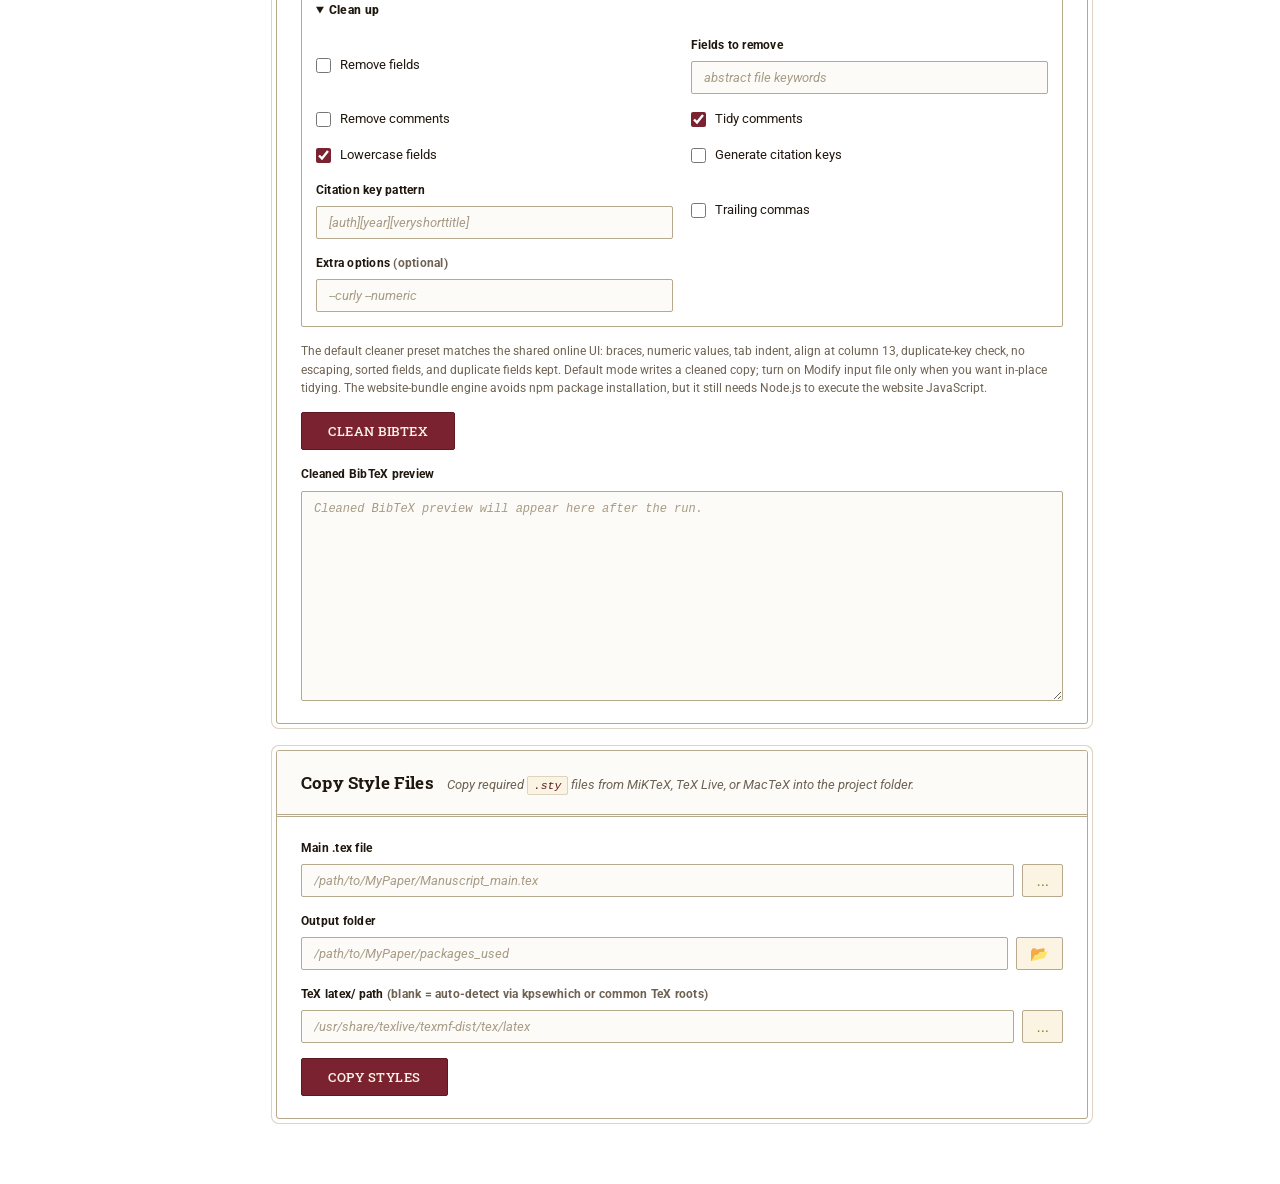
==== commit 96b50063: "fixed errors" ====
--- a/static/index.html
+++ b/static/index.html
@@ -75,8 +75,9 @@
       </div>
       <div class="card-body">
         <div class="form-row">
-          <label>Project folder path</label>
+          <label>Destination folder</label>
           <input type="text" id="create-dir" placeholder="e.g. /path/to/MyPaper or C:\Projects\MyPaper">
+          <p class="hint">Pub Assist creates a clean <code>manuscript</code> folder and <code>manuscript.zip</code> inside this destination. Existing files already in the destination are not zipped.</p>
         </div>
         <div class="form-row">
           <label>Sections <span class="hint">(comma-separated, leave blank for defaults)</span></label>
@@ -95,7 +96,7 @@
         <div class="overleaf-helper" id="create-overleaf">
           <div class="overleaf-copy">
             <strong>Overleaf upload</strong>
-            <span>Keep <code>Create zip archive</code> checked. After Step 1 creates the ZIP, open the ZIP folder, then in Overleaf choose <code>New Project</code> &gt; <code>Upload Project</code>.</span>
+            <span>Keep <code>Create zip archive</code> checked. Step 1 creates <code>manuscript.zip</code> beside the new <code>manuscript</code> folder; upload that ZIP in Overleaf with <code>New Project</code> &gt; <code>Upload Project</code>.</span>
             <code id="create-zip-path">No ZIP generated yet.</code>
           </div>
           <div class="button-row">
@@ -285,6 +286,7 @@
         <div class="form-row">
           <label>Workspace folder</label>
           <input type="text" id="ld-workspace" value="latexdiff_runs/current">
+          <p class="hint">Keep this outside both old/new project folders. If the workspace is inside a selected project, the generated zip can become huge or corrupt.</p>
         </div>
         <div class="form-row">
           <label>Diff engine</label>
